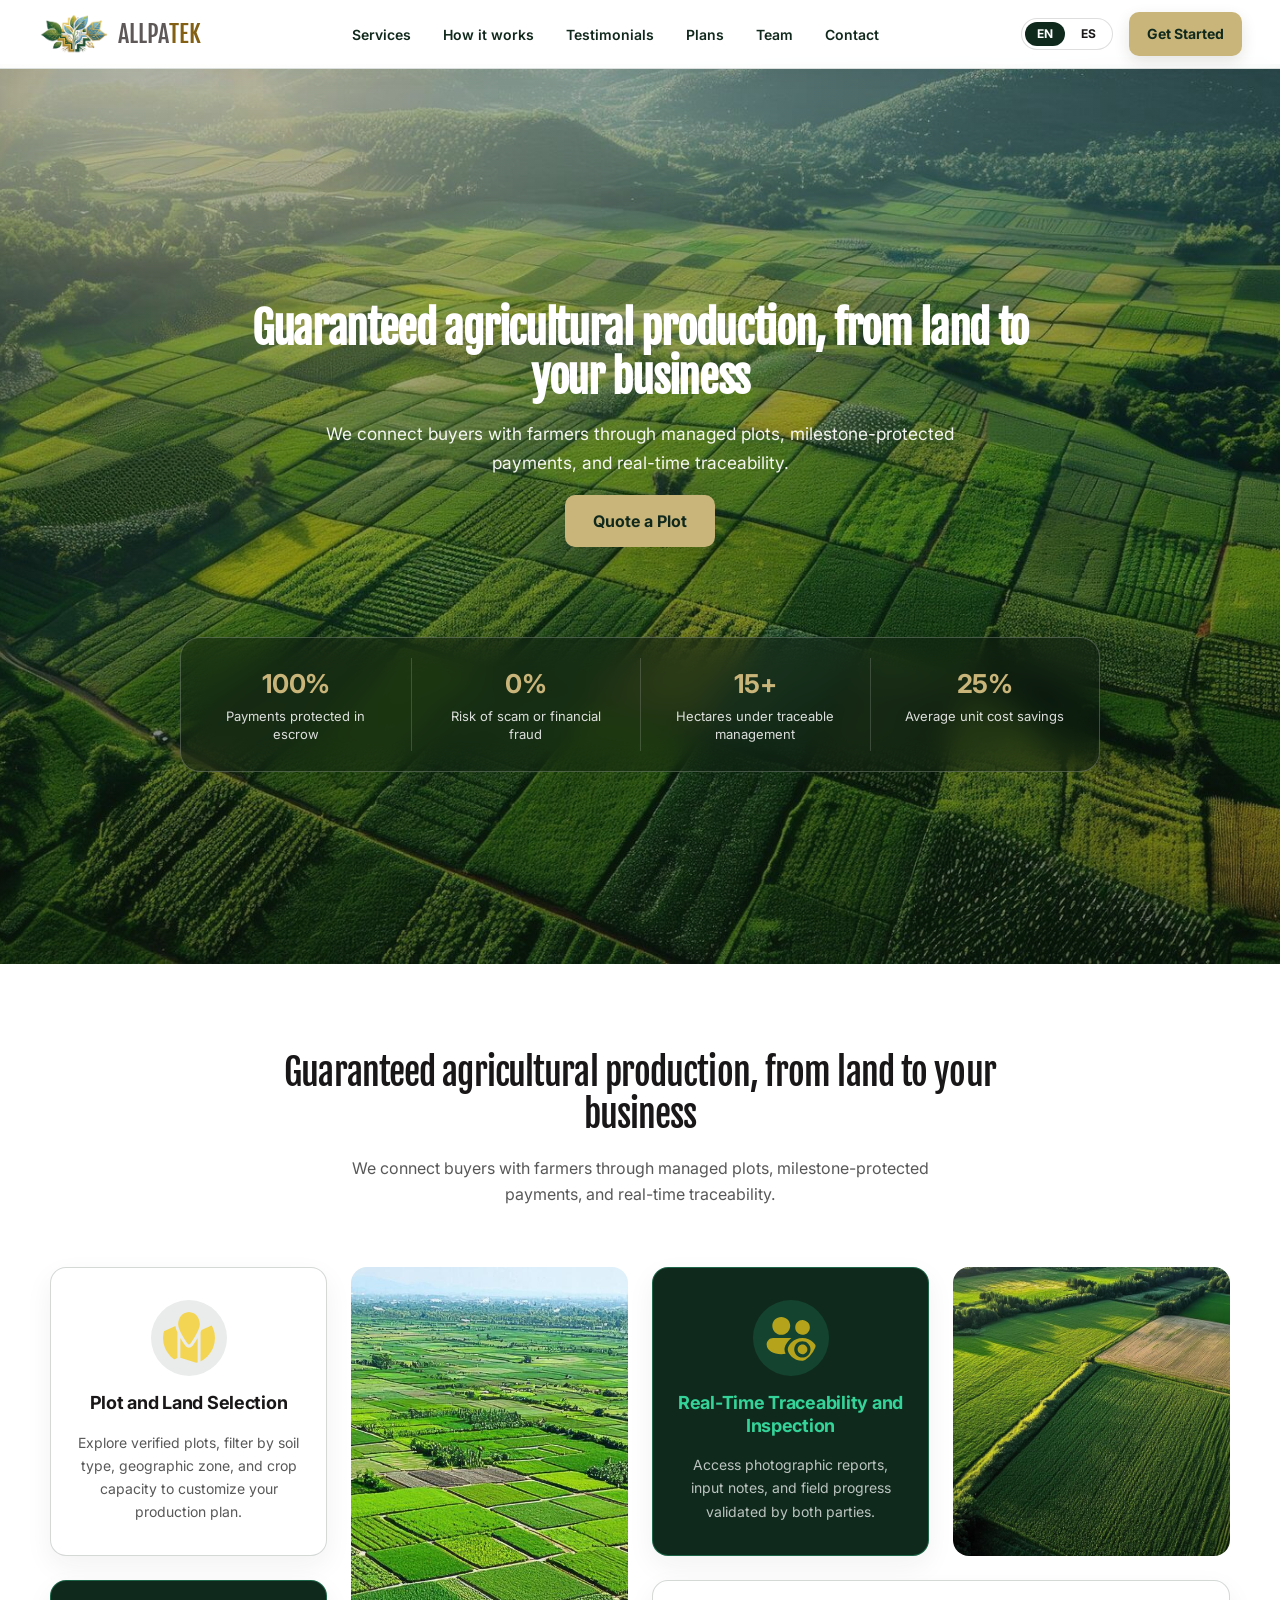
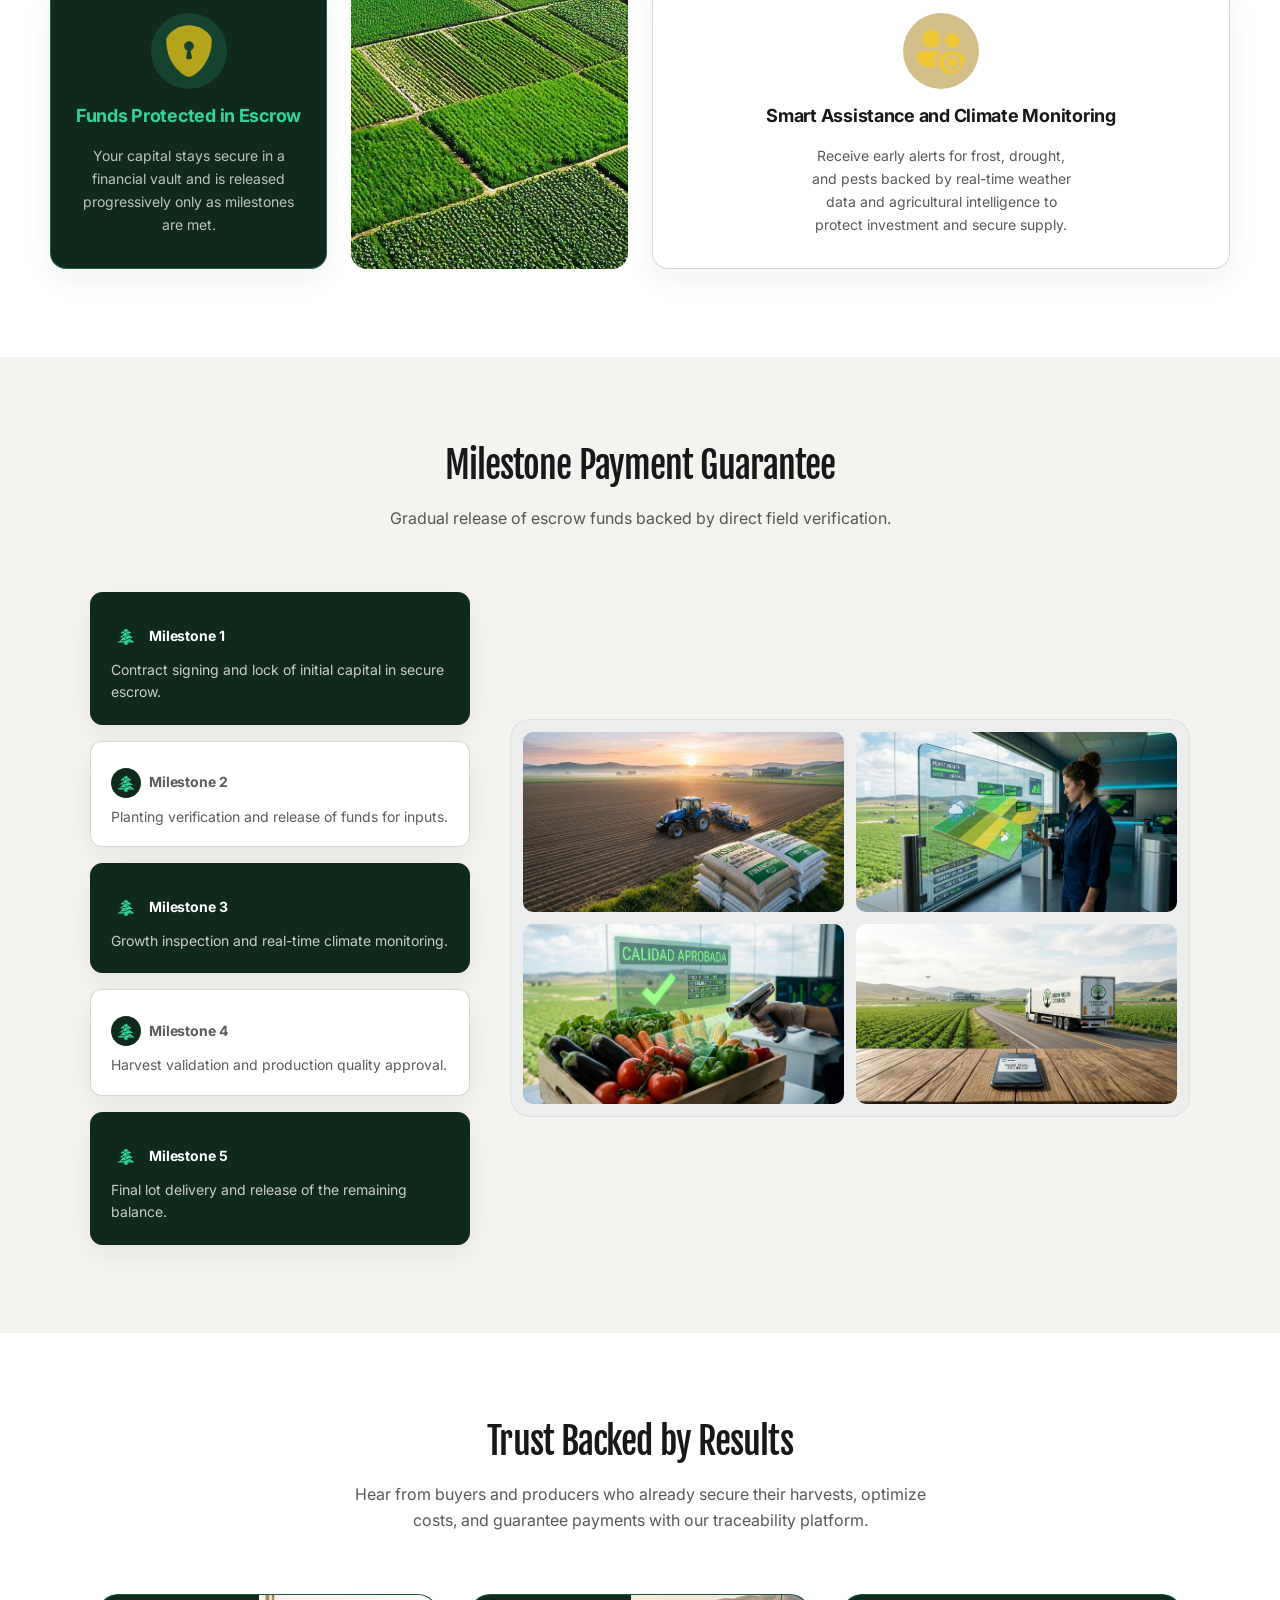
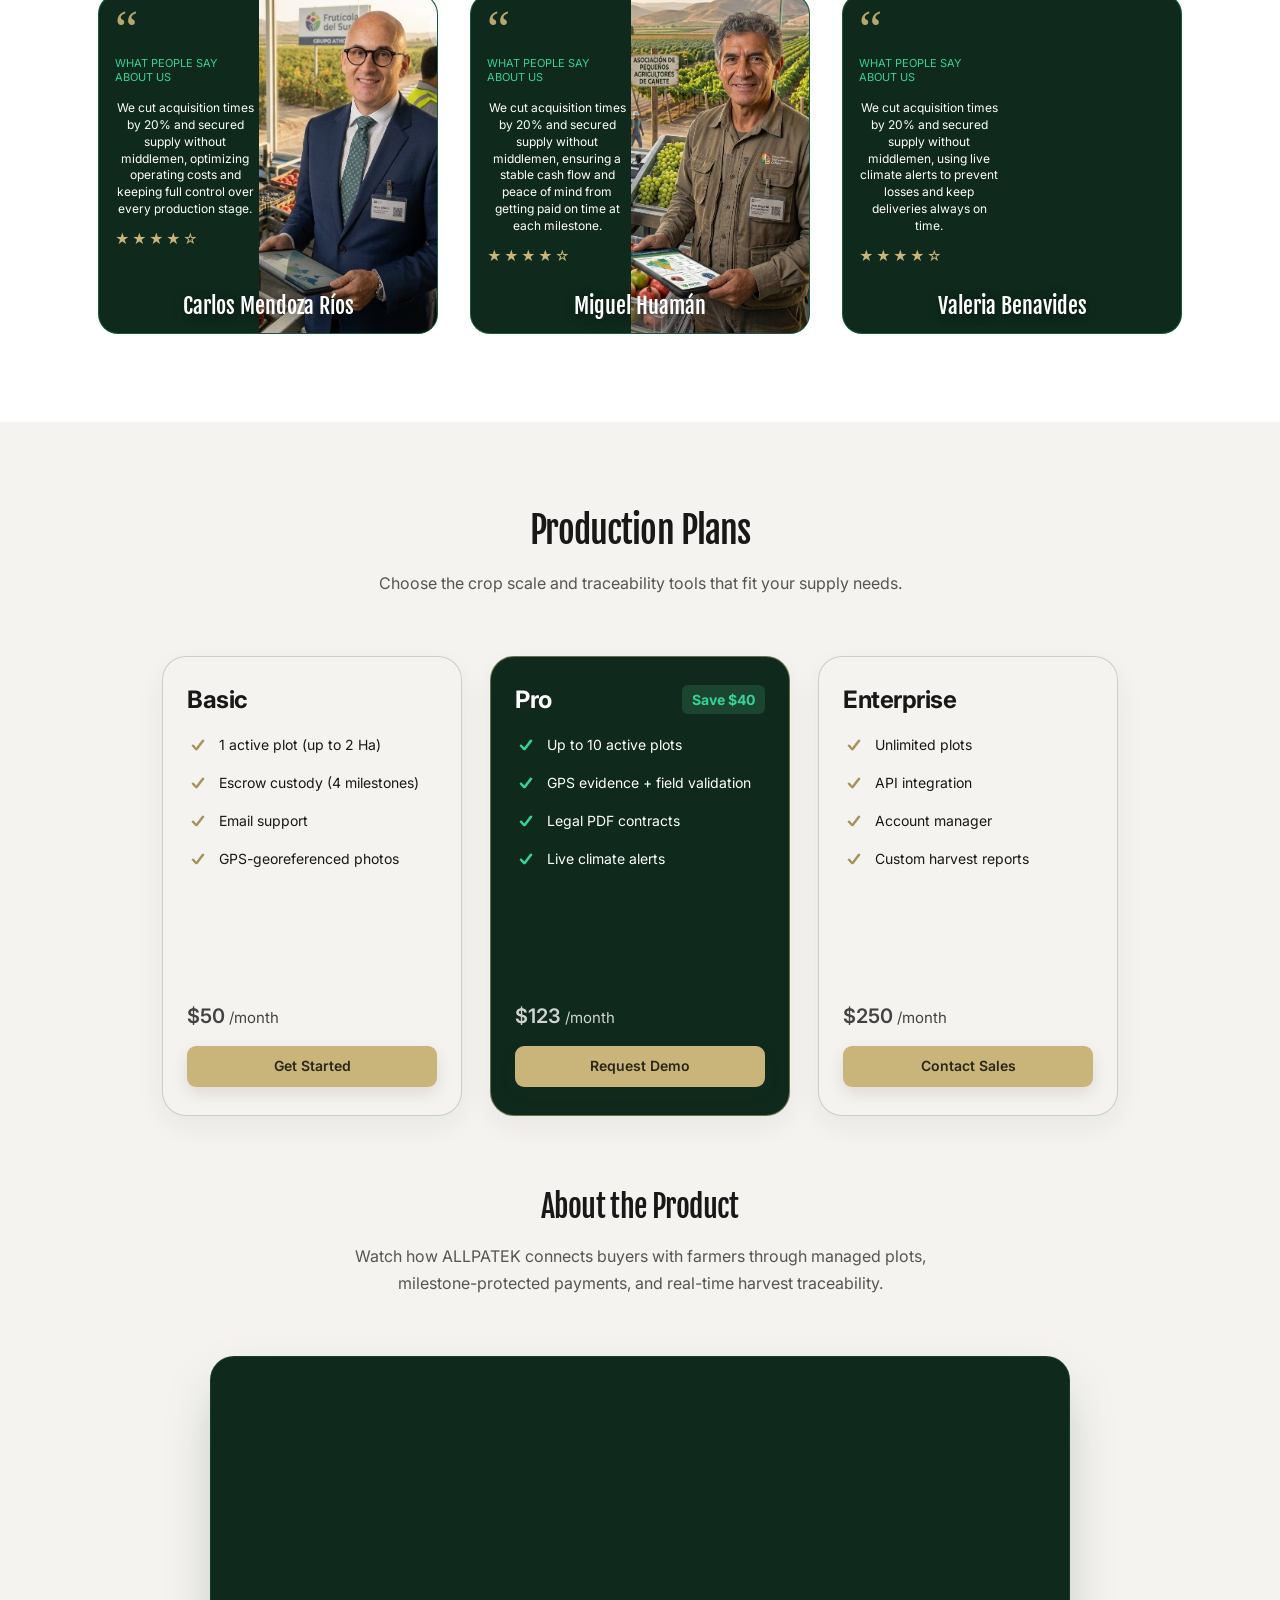
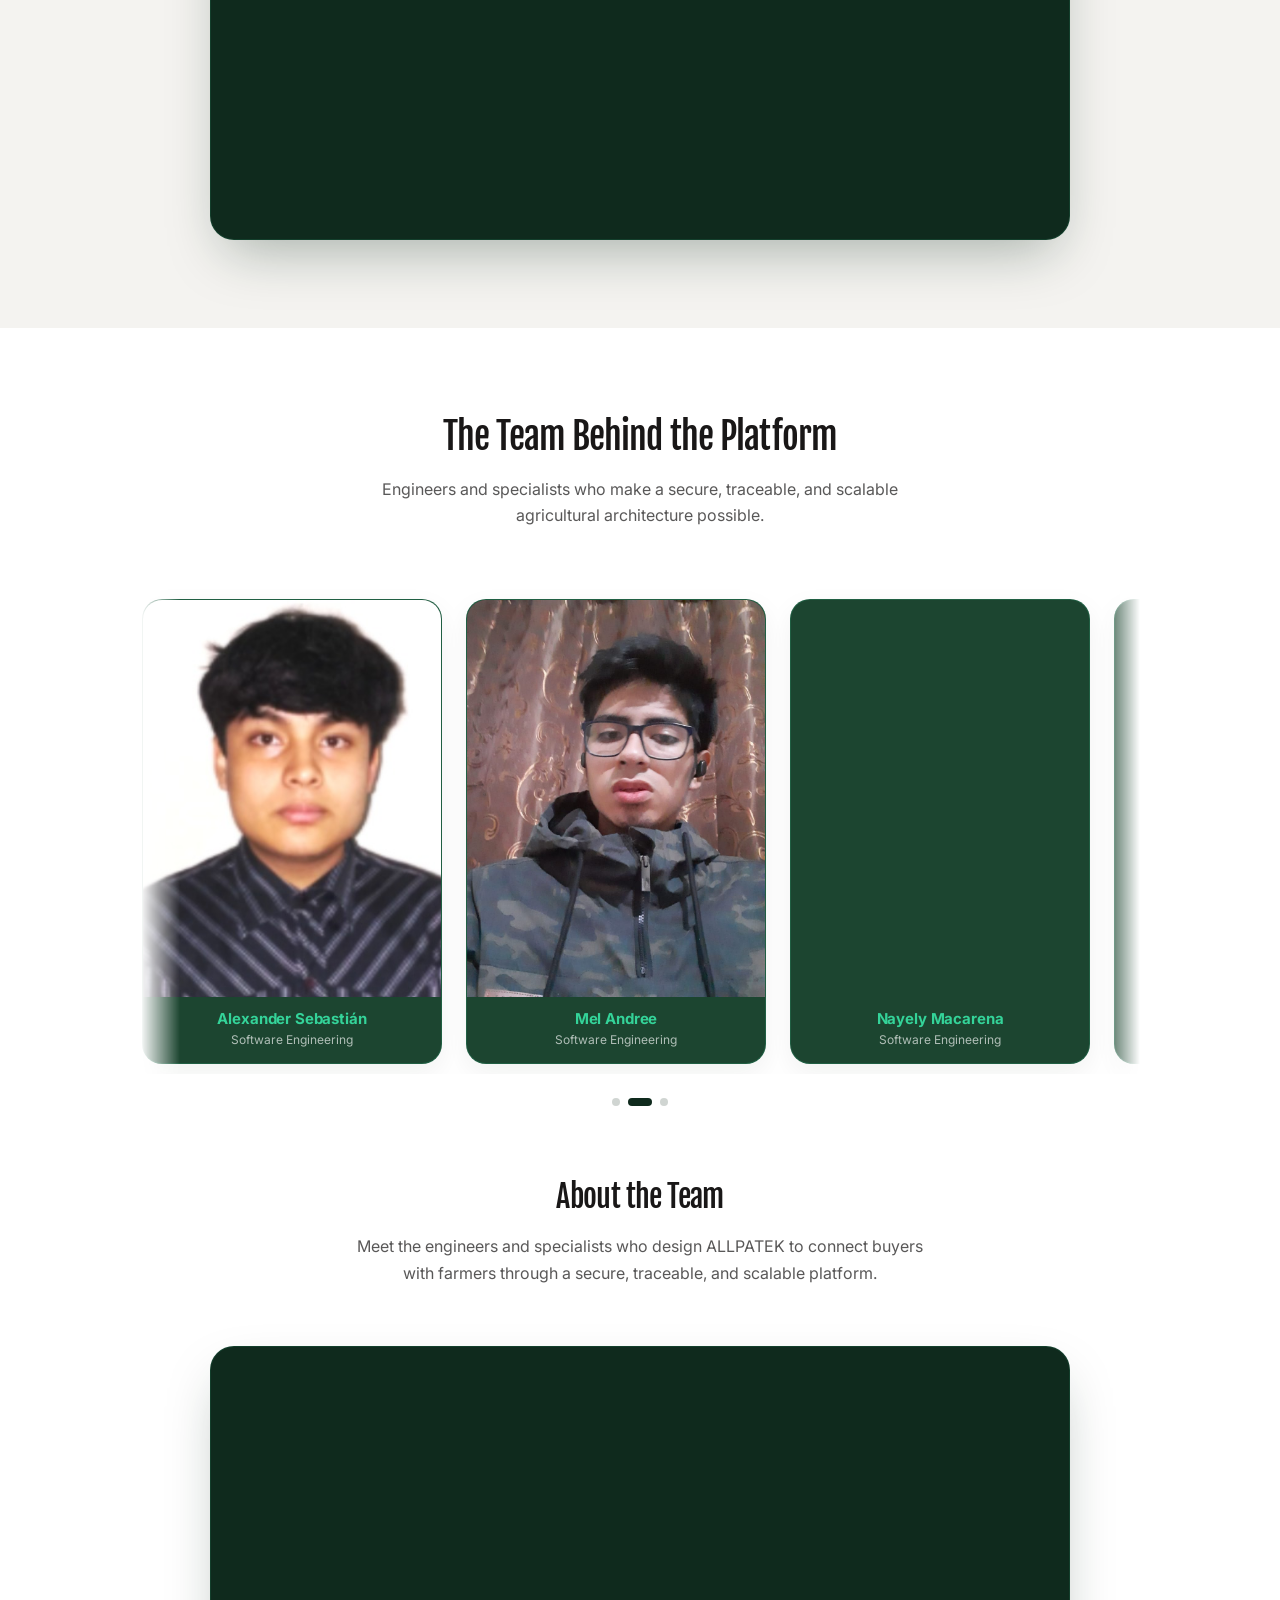
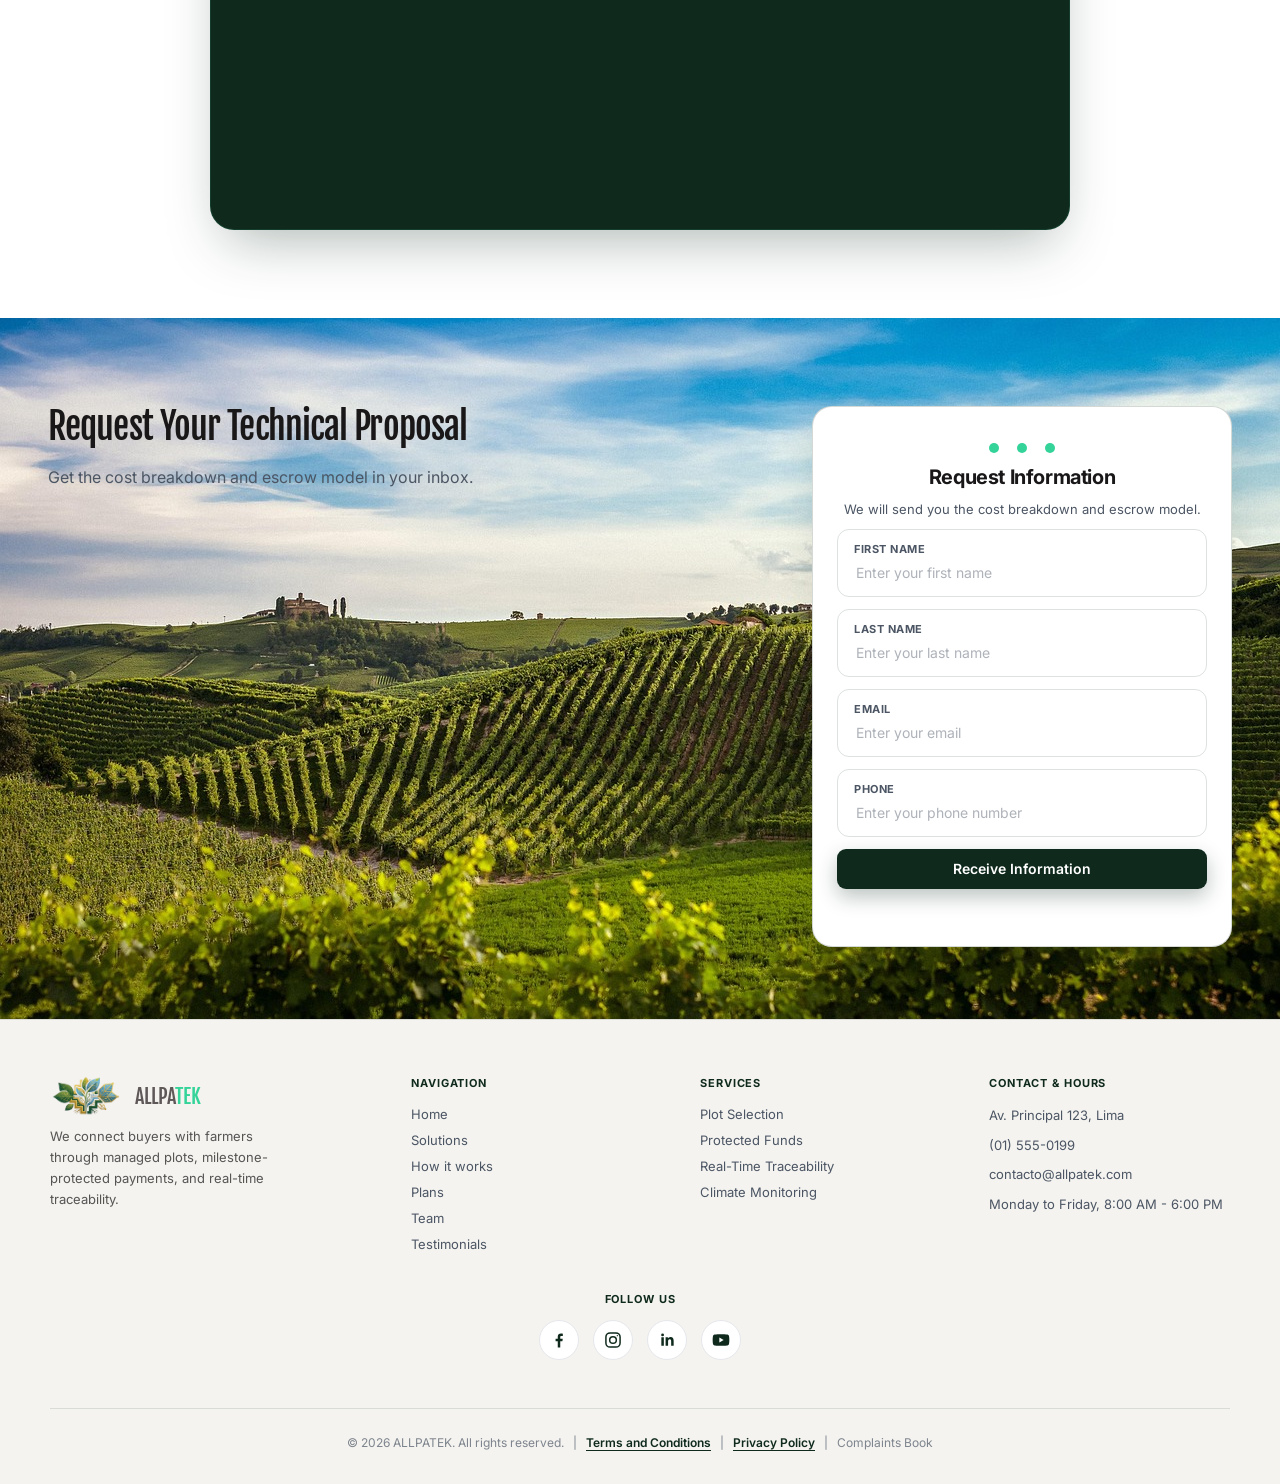
==== index.html @ cd474137 "Merge branch 'feature/update-landing-page' into develop" ====
<!DOCTYPE html>
<html lang="en">
  <head>
    <meta charset="UTF-8" />
    <meta name="viewport" content="width=device-width, initial-scale=1.0" />
    <meta name="description" content="{meta.description}" />
    <meta name="theme-color" content="#0f2a1d" />
    <meta property="og:type" content="website" />
    <meta property="og:title" content="{meta.title}" />
    <meta property="og:description" content="{meta.description}" />
    <meta property="og:image" content="assets/hero.png" />
    <meta name="twitter:card" content="summary_large_image" />
    <title>{meta.title}</title>
    <link rel="icon" href="assets/logo.png" type="image/png" />
    <link rel="preconnect" href="https://fonts.googleapis.com" />
    <link rel="preconnect" href="https://fonts.gstatic.com" crossorigin />
    <link
      href="https://fonts.googleapis.com/css2?family=Fjalla+One&family=Inter:wght@400;600;700&display=swap"
      rel="stylesheet"
    />
    <link rel="stylesheet" href="styles.css" />
  </head>
  <body>
    <a class="skip-link" href="#main">{a11y.skip}</a>

    <!-- Header -->
    <header class="site-header">
      <nav class="nav" aria-label="{nav.aria}">
        <a class="logo" href="#inicio" aria-label="{nav.home}">
          <img class="logo__img" src="assets/logo.png" width="72" height="40" alt="" />
          <span class="logo__text" aria-hidden="true"><span>ALLPA</span><span>TEK</span></span>
        </a>

        <button
          class="nav__toggle"
          type="button"
          aria-expanded="false"
          aria-controls="nav-menu"
          aria-label="{nav.menuAria}"
        >
          {nav.menu}
        </button>

        <ul class="nav__links" id="nav-menu" role="list">
          <li><a href="#servicios">{nav.services}</a></li>
          <li><a href="#hitos">{nav.how}</a></li>
          <li><a href="#testimonios">{nav.reviews}</a></li>
          <li><a href="#planes">{nav.plans}</a></li>
          <li><a href="#equipo">{nav.team}</a></li>
          <li><a href="#contacto">{nav.contact}</a></li>
        </ul>

        <div class="lang" role="group" aria-label="{lang.aria}">
          <button type="button" class="lang__btn is-active" data-lang="en_US" aria-pressed="true">
            EN
          </button>
          <button type="button" class="lang__btn" data-lang="es_419" aria-pressed="false">
            ES
          </button>
        </div>

        <a class="btn btn--gold btn--sm nav__cta" href="https://terranova-allpatek.netlify.app/" target="_blank" rel="noopener noreferrer">{nav.cta}</a>
      </nav>
    </header>

    <main id="main" role="main">
      <!-- Hero -->
      <section class="hero" id="inicio" aria-labelledby="hero-title">
        <img class="hero__bg" src="assets/hero.png" alt="" role="presentation" fetchpriority="high" decoding="async" />
        <div class="hero__content">
          <h1 id="hero-title">{hero.title}</h1>
          <p>{hero.lead}</p>
          <a class="btn btn--gold btn--lg" href="#servicios">{hero.cta}</a>
          <ul class="stats" role="list" aria-label="{hero.statsAria}">
            <li>
              <strong>100%</strong>
              <span>{hero.stat1}</span>
            </li>
            <li>
              <strong>0%</strong>
              <span>{hero.stat2}</span>
            </li>
            <li>
              <strong>15+</strong>
              <span>{hero.stat3}</span>
            </li>
            <li>
              <strong>25%</strong>
              <span>{hero.stat4}</span>
            </li>
          </ul>
        </div>
      </section>

      <!-- Services -->
      <section class="section" id="servicios" aria-labelledby="services-title">
        <div class="intro">
          <h2 id="services-title">{services.title}</h2>
          <p>{services.lead}</p>
        </div>
        <div class="features" role="list">
          <article class="card" role="listitem">
            <img class="icon icon--lg" src="assets/icon-parcelas.svg" width="50" height="50" alt="" aria-hidden="true" />
            <h3>{services.card1.title}</h3>
            <p>{services.card1.text}</p>
          </article>
          <figure class="photo photo--tall">
            <img src="assets/feature-fields.png" alt="{services.img1}" loading="lazy" decoding="async" />
          </figure>
          <article class="card card--dark" role="listitem">
            <img class="icon icon--lg" src="assets/icon-trazabilidad.svg" width="50" height="50" alt="" aria-hidden="true" />
            <h3>{services.card2.title}</h3>
            <p>{services.card2.text}</p>
          </article>
          <figure class="photo">
            <img src="assets/feature-sunset.png" alt="{services.img2}" loading="lazy" decoding="async" />
          </figure>
          <article class="card card--dark" role="listitem">
            <img class="icon icon--lg" src="assets/icon-fondos.svg" width="50" height="50" alt="" aria-hidden="true" />
            <h3>{services.card3.title}</h3>
            <p>{services.card3.text}</p>
          </article>
          <article class="card card--wide" role="listitem">
            <img class="icon icon--lg" src="assets/icon-trazabilidad.svg" width="50" height="50" alt="" aria-hidden="true" />
            <h3>{services.card4.title}</h3>
            <p>{services.card4.text}</p>
          </article>
        </div>
      </section>

      <!-- How it works -->
      <section class="section section--alt" id="hitos" aria-labelledby="milestones-title">
        <div class="intro">
          <h2 id="milestones-title">{milestones.title}</h2>
          <p>{milestones.lead}</p>
        </div>
        <div class="milestones">
          <ol class="milestones__list">
            <li class="milestone milestone--on">
              <p class="milestone__label">
                <img class="icon" src="assets/icon-tree.svg" width="30" height="30" alt="" aria-hidden="true" />
                <span>{milestones.m1.label}</span>
              </p>
              <p>{milestones.m1.text}</p>
            </li>
            <li class="milestone">
              <p class="milestone__label">
                <img class="icon" src="assets/icon-tree.svg" width="30" height="30" alt="" aria-hidden="true" />
                <span>{milestones.m2.label}</span>
              </p>
              <p>{milestones.m2.text}</p>
            </li>
            <li class="milestone milestone--on">
              <p class="milestone__label">
                <img class="icon" src="assets/icon-tree.svg" width="30" height="30" alt="" aria-hidden="true" />
                <span>{milestones.m3.label}</span>
              </p>
              <p>{milestones.m3.text}</p>
            </li>
            <li class="milestone">
              <p class="milestone__label">
                <img class="icon" src="assets/icon-tree.svg" width="30" height="30" alt="" aria-hidden="true" />
                <span>{milestones.m4.label}</span>
              </p>
              <p>{milestones.m4.text}</p>
            </li>
            <li class="milestone milestone--on">
              <p class="milestone__label">
                <img class="icon" src="assets/icon-tree.svg" width="30" height="30" alt="" aria-hidden="true" />
                <span>{milestones.m5.label}</span>
              </p>
              <p>{milestones.m5.text}</p>
            </li>
          </ol>
          <div class="mosaic" aria-hidden="true">
            <img src="assets/hito-1.png" alt="" loading="lazy" decoding="async" />
            <img src="assets/hito-2.png" alt="" loading="lazy" decoding="async" />
            <img src="assets/hito-3.png" alt="" loading="lazy" decoding="async" />
            <img src="assets/hito-4.png" alt="" loading="lazy" decoding="async" />
          </div>
        </div>
      </section>

      <!-- Testimonials -->
      <section class="section" id="testimonios" aria-labelledby="reviews-title">
        <div class="intro">
          <h2 id="reviews-title">{reviews.title}</h2>
          <p>{reviews.lead}</p>
        </div>
        <div class="reviews" role="list">
          <article class="review" role="listitem">
            <img class="review__photo" src="assets/review-1.png" alt="" aria-hidden="true" loading="lazy" decoding="async" />
            <div class="review__body">
              <p class="review__kicker">{reviews.kicker}</p>
              <p>{reviews.r1.text}</p>
              <p class="stars" aria-label="{reviews.stars}">★★★★☆</p>
            </div>
            <h3>Carlos Mendoza Ríos</h3>
          </article>
          <article class="review" role="listitem">
            <img class="review__photo" src="assets/review-2.png" alt="" aria-hidden="true" loading="lazy" decoding="async" />
            <div class="review__body">
              <p class="review__kicker">{reviews.kicker}</p>
              <p>{reviews.r2.text}</p>
              <p class="stars" aria-label="{reviews.stars}">★★★★☆</p>
            </div>
            <h3>Miguel Huamán</h3>
          </article>
          <article class="review" role="listitem">
            <img class="review__photo" src="assets/review-3.png" alt="" aria-hidden="true" loading="lazy" decoding="async" />
            <div class="review__body">
              <p class="review__kicker">{reviews.kicker}</p>
              <p>{reviews.r3.text}</p>
              <p class="stars" aria-label="{reviews.stars}">★★★★☆</p>
            </div>
            <h3>Valeria Benavides</h3>
          </article>
        </div>
      </section>

      <!-- Plans -->
      <section class="section section--alt" id="planes" aria-labelledby="plans-title">
        <div class="intro">
          <h2 id="plans-title">{plans.title}</h2>
          <p>{plans.lead}</p>
        </div>
        <div class="plans" role="list">
          <article class="plan" role="listitem" aria-labelledby="plan-basic">
            <h3 id="plan-basic">{plans.basic.name}</h3>
            <ul>
              <li>
                <img class="icon" src="assets/price-1.svg" width="22" height="22" alt="" aria-hidden="true" />
                <span>{plans.basic.f1}</span>
              </li>
              <li>
                <img class="icon" src="assets/price-2.svg" width="22" height="22" alt="" aria-hidden="true" />
                <span>{plans.basic.f2}</span>
              </li>
              <li>
                <img class="icon" src="assets/price-3.svg" width="22" height="22" alt="" aria-hidden="true" />
                <span>{plans.basic.f3}</span>
              </li>
              <li>
                <img class="icon" src="assets/price-4.svg" width="22" height="22" alt="" aria-hidden="true" />
                <span>{plans.basic.f4}</span>
              </li>
            </ul>
            <p class="plan__price">
              <strong>$50</strong> <span>{plans.perMonth}</span>
            </p>
            <a class="btn btn--gold" href="#contacto">{plans.basic.cta}</a>
          </article>
          <article class="plan plan--featured" role="listitem" aria-labelledby="plan-pro">
            <div class="plan__head">
              <h3 id="plan-pro">{plans.pro.name}</h3>
              <span class="plan__badge">{plans.pro.badge}</span>
            </div>
            <ul>
              <li>
                <img class="icon" src="assets/price-pro-1.svg" width="22" height="22" alt="" aria-hidden="true" />
                <span>{plans.pro.f1}</span>
              </li>
              <li>
                <img class="icon" src="assets/price-pro-2.svg" width="22" height="22" alt="" aria-hidden="true" />
                <span>{plans.pro.f2}</span>
              </li>
              <li>
                <img class="icon" src="assets/price-pro-3.svg" width="22" height="22" alt="" aria-hidden="true" />
                <span>{plans.pro.f3}</span>
              </li>
              <li>
                <img class="icon" src="assets/price-pro-4.svg" width="22" height="22" alt="" aria-hidden="true" />
                <span>{plans.pro.f4}</span>
              </li>
            </ul>
            <p class="plan__price">
              <strong>$123</strong> <span>{plans.perMonth}</span>
            </p>
            <a class="btn btn--gold" href="#contacto">{plans.pro.cta}</a>
          </article>
          <article class="plan" role="listitem" aria-labelledby="plan-enterprise">
            <h3 id="plan-enterprise">{plans.enterprise.name}</h3>
            <ul>
              <li>
                <img class="icon" src="assets/price-1.svg" width="22" height="22" alt="" aria-hidden="true" />
                <span>{plans.enterprise.f1}</span>
              </li>
              <li>
                <img class="icon" src="assets/price-2.svg" width="22" height="22" alt="" aria-hidden="true" />
                <span>{plans.enterprise.f2}</span>
              </li>
              <li>
                <img class="icon" src="assets/price-3.svg" width="22" height="22" alt="" aria-hidden="true" />
                <span>{plans.enterprise.f3}</span>
              </li>
              <li>
                <img class="icon" src="assets/price-4.svg" width="22" height="22" alt="" aria-hidden="true" />
                <span>{plans.enterprise.f4}</span>
              </li>
            </ul>
            <p class="plan__price">
              <strong>$250</strong> <span>{plans.perMonth}</span>
            </p>
            <a class="btn btn--gold" href="#contacto">{plans.enterprise.cta}</a>
          </article>
        </div>
        <div class="product-video">
          <div class="intro">
            <h3 id="product-video-title">{productVideo.title}</h3>
            <p>{productVideo.lead}</p>
          </div>
          <div class="product-video__frame">
            <iframe
              src="https://www.youtube.com/embed/HzLCMS18Pqg"
              title="{productVideo.iframeTitle}"
              loading="lazy"
              referrerpolicy="strict-origin-when-cross-origin"
              allow="accelerometer; autoplay; clipboard-write; encrypted-media; gyroscope; picture-in-picture; web-share"
              allowfullscreen
            ></iframe>
          </div>
        </div>
      </section>

      <!-- Team -->
      <section class="section" id="equipo" aria-labelledby="team-title">
        <div class="intro">
          <h2 id="team-title">{team.title}</h2>
          <p>{team.lead}</p>
        </div>
        <div class="team-carousel" role="region" aria-label="{team.title}">
          <div class="team-viewport">
            <ul class="team-track" role="list">
              <li class="member" role="listitem">
                <div class="member__media">
                  <img class="member__person" src="assets/foto-abigail.png" alt="Abigail Nadhim" loading="lazy" decoding="async" />
                </div>
                <h3>Abigail Nadhim</h3>
                <p>{team.role}</p>
              </li>
              <li class="member" role="listitem">
                <div class="member__media">
                  <img class="member__person" src="assets/foto-alexander.jpg" alt="Alexander Sebastián" loading="lazy" decoding="async" />
                </div>
                <h3>Alexander Sebastián</h3>
                <p>{team.role}</p>
              </li>
              <li class="member" role="listitem">
                <div class="member__media">
                  <img class="member__person" src="assets/foto-andree.jpg" alt="Mel Andree" loading="lazy" decoding="async" />
                </div>
                <h3>Mel Andree</h3>
                <p>{team.role}</p>
              </li>
              <li class="member" role="listitem">
                <div class="member__media">
                  <img class="member__person" src="assets/foto_nayely.jpg" alt="Nayely Macarena" loading="lazy" decoding="async" />
                </div>
                <h3>Nayely Macarena</h3>
                <p>{team.role}</p>
              </li>
              <li class="member" role="listitem">
                <div class="member__media">
                  <img class="member__person" src="assets/foto-miguel.jpg" alt="Miguel Angel" loading="lazy" decoding="async" />
                </div>
                <h3>Miguel Angel</h3>
                <p>{team.role}</p>
              </li>
            </ul>
          </div>
          <div class="team-dots" role="group" aria-label="{team.carouselNav}"></div>
        </div>
        <div class="product-video">
          <div class="intro">
            <h3 id="team-video-title">{teamVideo.title}</h3>
            <p>{teamVideo.lead}</p>
          </div>
          <div class="product-video__frame">
            <iframe
              src="https://www.youtube.com/embed/Fv-fpNivSHE?start=26"
              title="{teamVideo.iframeTitle}"
              loading="lazy"
              referrerpolicy="strict-origin-when-cross-origin"
              allow="accelerometer; autoplay; clipboard-write; encrypted-media; gyroscope; picture-in-picture; web-share"
              allowfullscreen
            ></iframe>
          </div>
        </div>
      </section>

      <!-- Contact form -->
      <section class="contact" id="contacto" aria-labelledby="contact-title">
        <img class="contact__bg" src="assets/contact-bg.png" alt="" role="presentation" loading="lazy" decoding="async" />
        <div class="contact__inner">
          <div>
            <h2 id="contact-title">{contact.title}</h2>
            <p>{contact.lead}</p>
          </div>
          <form class="form" id="contact-form" novalidate aria-labelledby="form-title">
            <div class="form__steps" aria-hidden="true"></div>
            <h3 id="form-title">{contact.formTitle}</h3>
            <p class="form__lead">{contact.formLead}</p>
            <label for="nombres">
              <span>{contact.firstName}</span>
              <input
                id="nombres"
                name="nombres"
                type="text"
                autocomplete="given-name"
                required
                aria-required="true"
                placeholder="{contact.firstNamePh}"
              />
            </label>
            <label for="apellidos">
              <span>{contact.lastName}</span>
              <input
                id="apellidos"
                name="apellidos"
                type="text"
                autocomplete="family-name"
                required
                aria-required="true"
                placeholder="{contact.lastNamePh}"
              />
            </label>
            <label for="correo">
              <span>{contact.email}</span>
              <input
                id="correo"
                name="correo"
                type="email"
                autocomplete="email"
                required
                aria-required="true"
                placeholder="{contact.emailPh}"
              />
            </label>
            <label for="telefono">
              <span>{contact.phone}</span>
              <input
                id="telefono"
                name="telefono"
                type="tel"
                inputmode="tel"
                autocomplete="tel"
                required
                aria-required="true"
                placeholder="{contact.phonePh}"
              />
            </label>
            <button class="btn btn--green" type="submit">{contact.submit}</button>
            <p class="form__status" role="status" aria-live="polite"></p>
          </form>
        </div>
      </section>
    </main>

    <!-- Footer -->
    <footer class="footer" role="contentinfo">
      <div class="footer__grid">
        <div class="footer__brand">
          <a class="logo" href="#inicio" aria-label="{nav.home}">
            <img class="logo__img" src="assets/logo.png" width="72" height="40" alt="" />
            <span class="logo__text" aria-hidden="true"><span>ALLPA</span><span>TEK</span></span>
          </a>
          <p>{hero.lead}</p>
        </div>
        <nav aria-label="{footer.navAria}">
          <h3>{footer.nav}</h3>
          <ul>
            <li><a href="#inicio">{footer.home}</a></li>
            <li><a href="#servicios">{footer.solutions}</a></li>
            <li><a href="#hitos">{nav.how}</a></li>
            <li><a href="#planes">{nav.plans}</a></li>
            <li><a href="#equipo">{nav.team}</a></li>
            <li><a href="#testimonios">{nav.reviews}</a></li>
          </ul>
        </nav>
        <div>
          <h3>{footer.services}</h3>
          <ul>
            <li><a href="#servicios">{footer.s1}</a></li>
            <li><a href="#servicios">{footer.s2}</a></li>
            <li><a href="#hitos">{footer.s3}</a></li>
            <li><a href="#servicios">{footer.s4}</a></li>
          </ul>
        </div>
        <address>
          <h3>{footer.contact}</h3>
          <ul>
            <li>{footer.address}</li>
            <li><a href="tel:+5115550199">(01) 555-0199</a></li>
            <li><a href="mailto:contacto@allpatek.com">contacto@allpatek.com</a></li>
            <li>{footer.hours}</li>
          </ul>
        </address>
      </div>
      <div class="footer__social">
        <h3>{footer.follow}</h3>
        <ul class="social">
          <li>
            <a
              class="social__link"
              href="https://www.facebook.com/"
              target="_blank"
              rel="noopener noreferrer"
              aria-label="{footer.social.facebook}"
            >
              <span class="social__icon social__icon--facebook"></span>
            </a>
          </li>
          <li>
            <a
              class="social__link"
              href="https://www.instagram.com/"
              target="_blank"
              rel="noopener noreferrer"
              aria-label="{footer.social.instagram}"
            >
              <span class="social__icon social__icon--instagram"></span>
            </a>
          </li>
          <li>
            <a
              class="social__link"
              href="https://www.linkedin.com/"
              target="_blank"
              rel="noopener noreferrer"
              aria-label="{footer.social.linkedin}"
            >
              <span class="social__icon social__icon--linkedin"></span>
            </a>
          </li>
          <li>
            <a
              class="social__link"
              href="https://www.youtube.com/"
              target="_blank"
              rel="noopener noreferrer"
              aria-label="{footer.social.youtube}"
            >
              <span class="social__icon social__icon--youtube"></span>
            </a>
          </li>
        </ul>
      </div>
      <p class="footer__copy">
        <span>{footer.rights}</span>
        <span class="footer__sep" aria-hidden="true">|</span>
        <a
          class="footer__legal"
          data-legal="terms"
          href="assets/legal/allpatek-terms-and-conditions-en.pdf"
          download
          >{footer.terms}</a
        >
        <span class="footer__sep" aria-hidden="true">|</span>
        <a
          class="footer__legal"
          data-legal="privacy"
          href="assets/legal/allpatek-privacy-policy-en.pdf"
          download
          >{footer.privacy}</a
        >
        <span class="footer__sep" aria-hidden="true">|</span>
        <span>{footer.complaints}</span>
      </p>
    </footer>
    <script src="script.js"></script>
  </body>
</html>
---- styles.css ----
/* Tokens */
:root {
  --green: #0f2a1d;
  --green-mid: #1c4530;
  --mint: #34d399;
  --gold: #c9b57a;
  --gold-hover: #b59d62;
  --ink: #191717;
  --muted: rgba(25, 23, 23, 0.72);
  --white: #ffffff;
  --cream: #f4f3f0;
  --gray: #4b5563;
  --error: #dc2626;
  --shadow: 0 12px 28px -10px rgba(12, 12, 13, 0.28);
  --radius: 12px;
  --space: 48px;
  --nav-h: 64px;
  --max: 1180px;
  --font: Inter, system-ui, sans-serif;
  --font-display: "Fjalla One", sans-serif;
  /* Design system tokens */
  --border-std: 1.5px solid rgba(20, 45, 28, 0.18);
  --shadow-std: 0 10px 28px rgba(15, 35, 22, 0.06);
  --ease-spring: cubic-bezier(0.16, 1, 0.3, 1);
}

/* Base */
*,
*::before,
*::after {
  box-sizing: border-box;
}

html {
  scroll-behavior: smooth;
  scroll-padding-top: 96px;
}

body {
  margin: 0;
  font-family: var(--font);
  color: var(--ink);
  background: var(--white);
}

.skip-link {
  position: absolute;
  left: 12px;
  top: -48px;
  z-index: 100;
  padding: 10px 14px;
  background: var(--green);
  color: var(--white);
  border-radius: 8px;
  font: 600 14px var(--font);
}

.skip-link:focus {
  top: 12px;
}

img {
  max-width: 100%;
  display: block;
}

a {
  color: inherit;
  text-decoration: none;
}

h1,
h2 {
  font-family: var(--font-display);
  font-weight: 400;
  margin: 0;
}

ul,
ol {
  margin: 0;
  padding: 0;
}

.icon {
  width: 22px;
  height: 22px;
  flex-shrink: 0;
}

.icon--lg {
  width: 50px;
  height: 50px;
}

.milestone__label .icon {
  width: 30px;
  height: 30px;
}

/* Logo and buttons */
.logo {
  display: flex;
  align-items: center;
}

.logo__img {
  width: 72px;
  height: 40px;
  object-fit: cover;
}

.logo__text {
  font-family: var(--font-display);
  font-size: 22px;
  width: 92px;
  text-align: center;
}

.logo__text span:first-child {
  color: #5f5858;
}

.logo__text span:last-child {
  color: var(--mint);
}

.btn {
  display: inline-flex;
  align-items: center;
  justify-content: center;
  padding: 12px 26px;
  border: 0;
  border-radius: 9px;
  cursor: pointer;
  font: 600 14px/1.2 var(--font);
  text-align: center;
  transition: transform 0.25s var(--ease-spring), box-shadow 0.25s, background 0.2s, color 0.2s;
}

.btn:hover {
  transform: translateY(-2px);
}

.btn:focus-visible {
  outline: 2px solid var(--mint);
  outline-offset: 3px;
}

.btn--gold {
  background: var(--gold);
  color: #2a2618;
  box-shadow: 0 6px 16px rgba(42, 38, 24, 0.12);
}

.btn--gold:hover {
  background: var(--gold-hover);
}

.btn--green {
  width: 100%;
  background: var(--green);
  color: var(--white);
  box-shadow: 0 8px 20px rgba(15, 42, 29, 0.28);
}

.btn--green:hover {
  background: var(--green-mid);
  color: var(--mint);
}

.btn:disabled,
.btn:disabled:hover {
  cursor: wait;
  opacity: 0.72;
  transform: none;
}

.btn--sm {
  padding: 9px 18px;
  font-size: 13px;
}

.btn--lg {
  padding: 13px 32px;
  font-size: 15px;
}

/* Header */
.site-header,
.site-header * {
  box-sizing: border-box;
}

.site-header {
  position: sticky;
  top: 0;
  z-index: 50;
  min-height: var(--nav-h, 80px);
  font-family: var(--font, "Inter", Arial, sans-serif);
  color: #10291c;
}

.nav {
  position: fixed;
  inset: 0 0 auto;
  z-index: 50;
  display: flex;
  align-items: center;
  gap: 16px;
  min-height: var(--nav-h, 80px);
  padding: 12px clamp(20px, 3vw, 48px);
  background: rgba(255, 255, 255, 0.96);
  backdrop-filter: blur(12px);
  -webkit-backdrop-filter: blur(12px);
  border-bottom: 1.5px solid rgba(20, 45, 28, 0.14);
  box-shadow: 0 4px 20px rgba(15, 35, 22, 0.06);
  transition: background 0.3s, box-shadow 0.3s, border-color 0.3s;
}

.nav.is-scrolled,
.nav.is-open {
  background: rgba(255, 255, 255, 0.99);
  box-shadow: 0 4px 28px rgba(12, 12, 13, 0.12);
}

.nav a {
  color: inherit;
  text-decoration: none;
}

.nav .logo {
  display: inline-flex;
  align-items: center;
  flex-shrink: 0;
  gap: 8px;
}

.nav .logo__img {
  display: block;
  width: 72px;
  height: 40px;
  object-fit: contain;
}

.nav .logo__text {
  display: inline-flex;
  font-family: "Fjalla One", "Arial Narrow", sans-serif;
  font-size: 24px;
  color: var(--green, #2d6a4f);
}

.nav .logo__text span:last-child {
  color: #836013;
}

.nav__links {
  display: flex;
  flex: 1;
  justify-content: center;
  gap: 4px;
  margin: 0;
  padding: 0;
  list-style: none;
}

.nav__links a {
  display: flex;
  align-items: center;
  min-height: 44px;
  padding: 8px 14px;
  border-radius: 8px;
  font-size: 14px;
  font-weight: 600;
  white-space: nowrap;
  transition: background 0.18s, color 0.18s;
}

.nav__links a:hover {
  color: var(--green, #2d6a4f);
  background: rgba(201, 181, 122, 0.18);
}

/* Active section link */
.nav__links a.is-active {
  background: var(--green);
  color: var(--white);
  border-radius: 8px;
  padding: 8px 16px;
}

.nav__links a.is-active:hover {
  background: var(--green-mid);
  color: var(--white);
}

.nav__toggle,
.nav .nav__cta {
  align-items: center;
  justify-content: center;
  min-height: 44px;
  border: 0;
  border-radius: 10px;
  padding: 12px 18px;
  background: var(--gold, #e9c46a);
  color: #10291c;
  font-family: inherit;
  font-size: 14px;
  font-weight: 700;
  cursor: pointer;
}

.nav__toggle {
  display: none;
  margin-left: auto;
}

.nav .nav__cta {
  display: inline-flex;
  flex-shrink: 0;
  white-space: nowrap;
}

.lang {
  display: inline-flex;
  gap: 4px;
  flex-shrink: 0;
  padding: 3px;
  border: 1px solid rgba(25, 23, 23, 0.14);
  border-radius: 999px;
  background: rgba(255, 255, 255, 0.72);
}

.lang__btn {
  min-width: 40px;
  padding: 6px 10px;
  border: 0;
  border-radius: 999px;
  background: transparent;
  color: var(--ink);
  font: 700 12px/1 var(--font);
  cursor: pointer;
}

.lang__btn.is-active {
  background: var(--green);
  color: var(--white);
}

.lang__btn:focus-visible {
  outline: 2px solid var(--mint);
  outline-offset: 2px;
}

.nav__toggle:hover,
.nav .nav__cta:hover {
  background: #f2d48c;
}

.nav a:focus-visible,
.nav__toggle:focus-visible {
  outline: 3px solid var(--green, #2d6a4f);
  outline-offset: 3px;
}

@media (max-width: 960px) {
  .nav {
    flex-wrap: wrap;
    gap: 12px;
    padding: 12px 16px;
    max-height: 100vh;
    max-height: 100dvh;
    overflow-y: auto;
  }

  .nav .logo__img {
    width: 56px;
    height: 36px;
  }

  .nav .logo__text {
    font-size: 22px;
  }

  .nav__toggle {
    display: inline-flex;
  }

  .nav__links {
    display: none;
    order: 3;
    flex: 0 0 100%;
    flex-direction: column;
    padding: 8px 0;
  }

  .nav__links.is-open {
    display: flex;
  }

  .nav .nav__cta {
    display: none;
    order: 4;
    width: 100%;
  }

  .nav.is-open .nav__cta {
    display: inline-flex;
  }
}
/* Hero */
.hero,
.hero * {
  box-sizing: border-box;
}

.hero {
  font-family: var(--font, "Inter", Arial, sans-serif);
  color: #10291c;
  position: relative;
  min-height: 100vh;
  min-height: 100svh;
  display: flex;
  align-items: center;
  justify-content: center;
  overflow: hidden;
  padding: calc(var(--nav-h, 72px) + 24px) var(--space, 24px) 40px;
}

.hero__bg {
  position: absolute;
  inset: 0;
  width: 100%;
  height: 100%;
  object-fit: cover;
}

.hero::after {
  content: "";
  position: absolute;
  inset: 0;
  background: linear-gradient(180deg, rgba(10, 24, 16, 0.28), rgba(10, 24, 16, 0.42));
}

.hero__content {
  width: 100%;
  max-width: 1100px;
  position: relative;
  z-index: 1;
  display: flex;
  flex-direction: column;
  align-items: center;
  gap: 18px;
  text-align: center;
}

.hero__content h1 {
  margin: 0;
  color: var(--white, #fff);
  font-weight: 700;
  font-size: clamp(28px, 3.4vw, 48px);
  max-width: 820px;
  line-height: 1.13;
  letter-spacing: -0.03em;
}

.hero__content > p {
  margin: 0;
  color: rgba(255, 255, 255, 0.94);
  font-size: clamp(15px, 1.35vw, 18px);
  max-width: 60ch;
  line-height: 1.65;
}

.stats {
  display: grid;
  grid-template-columns: repeat(4, minmax(0, 1fr));
  gap: 0;
  width: 100%;
  max-width: 920px;
  list-style: none;
  background: rgba(10, 24, 16, 0.42);
  backdrop-filter: blur(16px);
  -webkit-backdrop-filter: blur(16px);
  border-radius: 20px;
  border: 1px solid rgba(255, 255, 255, 0.22);
  padding: 20px 0;
  margin: clamp(36px, 8vh, 80px) 0 0;
}

.stats li {
  flex: 1;
  font-size: 13px;
  line-height: 1.4;
  color: rgba(255, 255, 255, 0.85);
  padding: 8px 24px;
  text-align: center;
}

.stats li + li {
  border-left: 1px solid rgba(255, 255, 255, 0.16);
}

.stats strong {
  display: block;
  font-size: 26px;
  font-weight: 700;
  color: var(--gold);
  letter-spacing: -0.02em;
  margin-bottom: 4px;
}
.hero .btn {
  display: inline-flex;
  align-items: center;
  justify-content: center;
  min-height: 52px;
  padding: 14px 28px;
  border-radius: 10px;
  background: var(--gold, #e9c46a);
  color: #10291c;
  font: inherit;
  font-weight: 700;
  text-decoration: none;
  transition: background-color 0.2s;
}

.hero .btn:hover {
  background: #f2d48c;
}

.hero .btn:focus-visible {
  outline: 3px solid #fff;
  outline-offset: 4px;
}

@media (max-width: 640px) {
  .hero {
    padding: calc(var(--nav-h, 56px) + 24px) 20px 32px;
  }

  .hero__content {
    gap: 20px;
  }

  .hero .stats {
    grid-template-columns: repeat(2, minmax(0, 1fr));
    gap: 0;
    padding: 16px 0;
    margin-top: 32px;
  }

  .stats li + li {
    border-left: none;
  }

  .stats li:nth-child(2) {
    border-left: 1px solid rgba(255, 255, 255, 0.16);
  }

  .stats li:nth-child(3),
  .stats li:nth-child(4) {
    border-top: 1px solid rgba(255, 255, 255, 0.16);
  }

  .stats li:nth-child(4) {
    border-left: 1px solid rgba(255, 255, 255, 0.16);
  }
}
/* Shared sections */
.section {
  padding: 88px var(--space);
}

.section--alt {
  background: var(--cream);
}

.intro {
  max-width: 800px;
  margin: 0 auto 60px;
  text-align: center;
}

.intro h2 {
  font-size: clamp(26px, 2.8vw, 36px);
  letter-spacing: -0.025em;
  line-height: 1.18;
}

.intro p {
  margin: 18px auto 0;
  font-size: 16px;
  color: var(--muted);
  line-height: 1.65;
  max-width: 60ch;
}

/* Plan hover */
.plan:hover {
  transform: translateY(-5px);
  box-shadow: 0 20px 44px -10px rgba(15, 35, 22, 0.14);
  border-color: rgba(20, 45, 28, 0.3);
}

.plan--featured:hover {
  border-color: rgba(201, 181, 122, 0.75);
  box-shadow: 0 24px 48px -12px rgba(15, 35, 22, 0.28);
}

/* Services */
.features {
  display: grid;
  grid-template-columns: repeat(4, 1fr);
  grid-template-rows: 1fr 1fr;
  gap: 24px;
  max-width: var(--max);
  margin: 0 auto;
  min-height: 420px;
}

.features > :nth-child(2) {
  grid-column: 2;
  grid-row: 1 / span 2;
}

.features > :nth-child(6) {
  grid-column: 3 / span 2;
}

.card {
  display: flex;
  flex-direction: column;
  align-items: center;
  gap: 16px;
  padding: 32px 24px;
  background: var(--white);
  border: var(--border-std);
  border-radius: 16px;
  box-shadow: var(--shadow-std);
  text-align: center;
  height: 100%;
  transition: transform 0.25s var(--ease-spring), box-shadow 0.25s, border-color 0.2s;
}

.card:hover {
  transform: translateY(-5px);
  box-shadow: 0 20px 44px -10px rgba(15, 35, 22, 0.14);
  border-color: rgba(20, 45, 28, 0.28);
}

/* Icon circle backgrounds */
.card .icon--lg {
  width: 52px;
  height: 52px;
  padding: 12px;
  background: rgba(20, 45, 28, 0.09);
  border-radius: 50%;
  box-sizing: content-box;
}

/* Smart Assistance card — gold saturated circle for contrast on white */
.card--wide .icon--lg {
  background: rgba(196, 169, 98, 0.75);
}

.card--dark .icon--lg {
  background: rgba(52, 211, 153, 0.15);
}

.card h3 {
  margin: 0;
  font-size: 18px;
  font-weight: 700;
  line-height: 1.25;
  letter-spacing: -0.015em;
}

.card p {
  margin: 0;
  font-size: 14px;
  color: var(--muted);
  line-height: 1.65;
  max-width: 30ch;
}

.card--dark {
  background: var(--green);
  border: 1.5px solid rgba(52, 211, 153, 0.35);
}

.card--dark h3 {
  color: var(--mint);
}

.card--dark p {
  color: rgba(255, 255, 255, 0.72);
}

.photo {
  margin: 0;
  border-radius: 16px;
  overflow: hidden;
  min-height: 220px;
}

.photo img {
  width: 100%;
  height: 100%;
  object-fit: cover;
  display: block;
}
/* How it works */
.milestones {
  display: grid;
  grid-template-columns: minmax(240px, 380px) 1fr;
  gap: 40px;
  align-items: center;
  max-width: 1100px;
  margin: 0 auto;
}

.milestones__list {
  display: flex;
  flex-direction: column;
  gap: 16px;
  list-style: none;
  padding: 0;
  margin: 0;
}

.milestone {
  padding: 18px 20px;
  border-radius: 12px;
  background: var(--white);
  border: var(--border-std);
  box-shadow: var(--shadow-std);
  transition: transform 0.25s var(--ease-spring), box-shadow 0.25s, border-color 0.2s;
}

.milestone:hover {
  transform: translateY(-2px);
  box-shadow: 0 12px 28px rgba(15, 35, 22, 0.1);
  border-color: rgba(20, 45, 28, 0.28);
}

.milestone--on {
  background: var(--green);
  border-color: var(--green);
  padding: 20px;
}

.milestone__label {
  display: flex;
  align-items: center;
  gap: 8px;
  margin: 0;
  font-size: 17px;
  font-weight: 700;
  color: #212529;
  letter-spacing: -0.01em;
}

.milestone p {
  margin: 8px 0 0;
  font-size: 14px;
  line-height: 1.6;
  color: rgba(64, 62, 62, 0.85);
}

.milestone--on .milestone__label {
  color: #ffffff;
}

.milestone--on p {
  color: rgba(255, 255, 255, 0.78);
}

.mosaic {
  display: grid;
  grid-template-columns: 1fr 1fr;
  gap: 12px;
  min-height: 380px;
  background: rgba(229, 231, 235, 0.55);
  padding: 12px;
  border-radius: 20px;
  border: 1px solid rgba(25, 23, 23, 0.06);
}

.mosaic img {
  width: 100%;
  height: 100%;
  min-height: 180px;
  object-fit: cover;
  border-radius: 10px;
}
/* Testimonials */
.reviews {
  display: flex;
  flex-wrap: wrap;
  gap: 32px;
  justify-content: center;
}

.review {
  position: relative;
  width: 340px;
  height: 340px;
  overflow: hidden;
  background: var(--green);
  color: var(--white);
  border-radius: 20px;
  border: 1.5px solid rgba(52, 211, 153, 0.28);
  transition: transform 0.25s var(--ease-spring), box-shadow 0.25s, border-color 0.2s;
}

.review:hover {
  transform: translateY(-5px);
  box-shadow: 0 24px 48px -12px rgba(15, 42, 29, 0.38);
  border-color: rgba(52, 211, 153, 0.5);
}

/* Decorative quote mark */
.review__body::before {
  content: '\201C';
  display: block;
  font-family: Georgia, serif;
  font-size: 52px;
  line-height: 0.8;
  color: var(--gold);
  opacity: 0.9;
  margin-bottom: 6px;
}

.review__photo {
  position: absolute;
  top: 0;
  right: 0;
  width: 178px;
  height: 100%;
  object-fit: cover;
}

.review__body {
  position: relative;
  z-index: 1;
  width: 168px;
  padding: 14px 12px 0 16px;
}

.review__kicker {
  margin: 0;
  color: var(--mint);
  font-size: 11px;
  text-transform: uppercase;
  text-align: left;
}

.review__body p:nth-of-type(2) {
  margin: 16px 0 12px;
  font-size: 12px;
  text-align: center;
  line-height: 1.4;
}

.stars {
  margin: 0;
  color: var(--gold);
  letter-spacing: 2px;
  text-align: left;
  font-size: 14px;
}

.review h3 {
  position: absolute;
  left: 0;
  right: 0;
  bottom: 14px;
  z-index: 2;
  margin: 0;
  font-family: var(--font-display);
  font-size: 22px;
  font-weight: 400;
  text-align: center;
  text-shadow: 0 2px 12px rgba(0, 0, 0, 0.45);
}
/* Plans */
.plans {
  display: flex;
  flex-wrap: wrap;
  gap: 28px;
  justify-content: center;
}

.plan {
  display: flex;
  flex-direction: column;
  width: 300px;
  min-height: 460px;
  padding: 28px 24px;
  background: var(--cream);
  border: var(--border-std);
  border-radius: 24px;
  box-shadow: var(--shadow-std);
  transition: transform 0.25s var(--ease-spring), box-shadow 0.25s, border-color 0.2s;
}

.plan--featured {
  background: var(--green);
  border: 1.5px solid rgba(201, 181, 122, 0.5);
  color: var(--white);
}

.plan h3 {
  margin: 0;
  font-size: 24px;
  letter-spacing: -0.02em;
}

.plan__head {
  display: flex;
  justify-content: space-between;
  align-items: center;
  gap: 12px;
}

.plan__badge {
  background: var(--green-mid);
  color: var(--mint);
  font-size: 14px;
  font-weight: 700;
  padding: 6px 10px;
  border-radius: 6px;
}

.plan ul {
  list-style: none;
  margin: 20px 0 auto;
  display: flex;
  flex-direction: column;
  gap: 16px;
}

.plan li {
  display: flex;
  align-items: flex-start;
  gap: 10px;
  font-size: 14px;
  line-height: 1.55;
}

.plan__price {
  margin: 18px 0;
  font-size: 15px;
  opacity: 0.8;
}

.plan__price strong {
  font-size: 20px;
  font-weight: 600;
}

.plan .btn {
  width: 100%;
}

.product-video {
  margin-top: 72px;
}

.product-video .intro h3 {
  margin: 0;
  font-family: var(--font-display);
  font-weight: 400;
  font-size: clamp(22px, 2.4vw, 30px);
  letter-spacing: -0.02em;
}

.product-video__frame {
  position: relative;
  max-width: 860px;
  margin: 0 auto;
  aspect-ratio: 16 / 9;
  background: var(--green);
  border-radius: 24px;
  box-shadow: 0 24px 56px -16px rgba(15, 42, 29, 0.35);
  overflow: hidden;
  border: 1px solid rgba(52, 211, 153, 0.12);
}

.product-video__frame iframe {
  position: absolute;
  inset: 0;
  width: 100%;
  height: 100%;
  border: 0;
}
/* Team — step-based carousel (JS-driven, no duplicates) */

.team-carousel {
  --member-w: 300px;
  --member-gap: 24px;
  max-width: 1000px;
  margin: 0 auto;
  position: relative;
}

.team-viewport {
  overflow: hidden;
  padding: 10px 2px;
  /* Soft fade masks on edges */
  -webkit-mask-image: linear-gradient(90deg, transparent 0, #000 40px, #000 calc(100% - 40px), transparent 100%);
  mask-image: linear-gradient(90deg, transparent 0, #000 40px, #000 calc(100% - 40px), transparent 100%);
}

.team-track {
  display: flex;
  gap: var(--member-gap);
  list-style: none;
  margin: 0;
  padding: 0;
  transition: transform 0.6s ease;
  will-change: transform;
}

/* Dot indicators */
.team-dots {
  display: flex;
  justify-content: center;
  gap: 8px;
  margin-top: 24px;
}

.team-dot {
  width: 8px;
  height: 8px;
  padding: 0;
  border: none;
  border-radius: 50%;
  background: rgba(20, 45, 28, 0.2);
  cursor: pointer;
  transition: background 0.25s, transform 0.25s var(--ease-spring), width 0.25s;
}

.team-dot.is-active {
  background: var(--green);
  width: 24px;
  border-radius: 999px;
}

.team-dot:hover:not(.is-active) {
  background: rgba(20, 45, 28, 0.4);
}

/* Member cards */
.member {
  width: var(--member-w);
  flex-shrink: 0;
  overflow: hidden;
  background: var(--green-mid);
  border: 1.5px solid rgba(52, 211, 153, 0.18);
  border-radius: 20px;
  box-shadow: var(--shadow-std);
  text-align: center;
  transition: transform 0.25s var(--ease-spring), box-shadow 0.25s, border-color 0.2s;
}

.member:hover {
  transform: translateY(-5px);
  box-shadow: 0 20px 40px -10px rgba(15, 42, 29, 0.32);
  border-color: rgba(52, 211, 153, 0.4);
}

.member__media {
  position: relative;
  aspect-ratio: 3 / 4;
  overflow: hidden;
}

.member__person {
  width: 100%;
  height: 100%;
  object-fit: cover;
  object-position: center top;
}

/* Per-member photo positioning (1–5, no duplicates) */
.member:nth-child(1) .member__person { object-position: 50% 12%; }
.member:nth-child(2) .member__person { object-position: 50% 18%; }
.member:nth-child(3) .member__person { object-position: 50% 16%; }
.member:nth-child(4) .member__person {
  object-position: 50% 52%;
  transform: scale(2.15);
  transform-origin: 50% 48%;
}
.member:nth-child(5) .member__person { object-position: 50% 18%; }

.member h3 {
  margin: 12px 8px 0;
  color: var(--mint);
  font-size: 15px;
  letter-spacing: -0.01em;
}

.member p {
  margin: 4px 8px 16px;
  color: rgba(255, 255, 255, 0.65);
  font-size: 12px;
}

/* Responsive member width */
@media (max-width: 860px) {
  .team-carousel {
    --member-w: 260px;
  }
}

@media (max-width: 600px) {
  .team-carousel {
    --member-w: calc(100vw - 64px);
  }
}

/* Contact form */

.contact {
  position: relative;
  min-height: 640px;
  overflow: hidden;
}

.contact__bg {
  position: absolute;
  inset: 0;
  width: 100%;
  height: 100%;
  object-fit: cover;
}

.contact__inner {
  position: relative;
  z-index: 1;
  display: grid;
  grid-template-columns: 1fr minmax(280px, 420px);
  gap: 48px;
  min-height: 640px;
  padding: 88px var(--space) 72px;
}

.contact__inner h2 {
  font-size: clamp(26px, 2.8vw, 36px);
  letter-spacing: -0.025em;
  line-height: 1.18;
}

.contact__inner > div > p {
  font-size: 16px;
  color: var(--gray);
  line-height: 1.65;
  max-width: 50ch;
}

.form {
  display: flex;
  flex-direction: column;
  gap: 12px;
  padding: 28px 24px 28px;
  background: var(--white);
  border: var(--border-std);
  border-radius: 20px;
  box-shadow: 0 16px 40px rgba(15, 35, 22, 0.1);
}

.form__steps {
  width: 10px;
  height: 10px;
  margin: 8px auto 0;
  border-radius: 50%;
  background: var(--mint);
  box-shadow: 28px 0 0 var(--mint), 56px 0 0 var(--mint);
  transform: translateX(-28px);
}

.form h3 {
  margin: 0;
  font-size: 20px;
  letter-spacing: -0.02em;
  line-height: 1.2;
  text-align: center;
}

.form__lead {
  margin: 0;
  font-size: 13px;
  color: var(--gray);
  text-align: center;
}

.form label {
  display: flex;
  flex-direction: column;
  gap: 3px;
  padding: 12px 16px;
  border: 1.5px solid rgba(20, 45, 28, 0.14);
  border-radius: var(--radius);
  font-size: 11px;
  font-weight: 700;
  letter-spacing: 0.05em;
  text-transform: uppercase;
  color: var(--gray);
  transition: border-color 0.2s ease, box-shadow 0.2s ease;
}

.form label:focus-within {
  border-color: var(--mint);
  box-shadow: 0 0 0 3px rgba(52, 211, 153, 0.15);
}

.form input {
  border: 0;
  outline: none;
  font: 400 15px/1.4 var(--font);
  color: var(--ink);
  background: transparent;
  margin-top: 2px;
}

.form input::placeholder {
  color: rgba(75, 85, 99, 0.45);
  font-size: 14px;
}

.form label.is-invalid {
  border-color: var(--error);
}

.form__status {
  min-height: 1.2em;
  margin: 0;
  text-align: center;
  font-size: 14px;
}

.form__status--ok {
  color: var(--green);
}

.form__status--error {
  color: var(--error);
}

/* Coming-soon page */
.coming-page {
  min-height: 100vh;
  background:
    radial-gradient(ellipse at 20% 10%, rgba(52, 211, 153, 0.18), transparent 45%),
    radial-gradient(ellipse at 80% 90%, rgba(201, 181, 122, 0.22), transparent 40%),
    linear-gradient(160deg, #0f2a1d 0%, #1c4530 55%, #0f2a1d 100%);
}

.coming {
  min-height: 100vh;
  display: flex;
  flex-direction: column;
  align-items: center;
  justify-content: center;
  gap: 28px;
  padding: 48px 24px;
  text-align: center;
}

.coming__logo {
  position: absolute;
  top: 20px;
  left: 24px;
}

.coming__lang {
  position: absolute;
  top: 20px;
  right: 24px;
}

.coming h1 {
  max-width: 16ch;
  margin: 0;
  color: var(--white);
  font-family: var(--font-display);
  font-size: clamp(32px, 6vw, 64px);
  line-height: 1.12;
  letter-spacing: -0.03em;
  font-weight: 400;
}

.coming__kicker {
  margin: 0;
  font-size: 12px;
  font-weight: 700;
  letter-spacing: 0.14em;
  text-transform: uppercase;
  color: var(--gold);
}

.coming__lead {
  margin: 0;
  max-width: 46ch;
  font-size: 17px;
  line-height: 1.65;
  color: rgba(255, 255, 255, 0.78);
}

.coming .btn {
  margin-top: 8px;
}

.coming-page .lang {
  background: rgba(255, 255, 255, 0.12);
  border-color: rgba(255, 255, 255, 0.22);
}

.coming-page .lang__btn {
  color: rgba(255, 255, 255, 0.82);
}

.coming-page .lang__btn.is-active {
  background: var(--gold);
  color: #2a2618;
}
/* Footer */

.footer {
  padding: 56px var(--space) 32px;
  background: var(--cream);
  border-top: 1.5px solid rgba(20, 45, 28, 0.1);
}

.footer__grid {
  display: grid;
  grid-template-columns: 1.3fr 1fr 1fr 1fr;
  gap: 48px;
  max-width: var(--max);
  margin: 0 auto;
}

.footer .logo__text {
  font-size: 20px;
}

.footer__brand p {
  margin: 10px 0 0;
  font-size: 13px;
  color: var(--muted);
  line-height: 1.6;
  max-width: 28ch;
}

.footer h3 {
  margin: 0 0 16px;
  font-size: 11px;
  font-weight: 700;
  letter-spacing: 0.08em;
  text-transform: uppercase;
  color: var(--green);
}

.footer ul {
  list-style: none;
  display: flex;
  flex-direction: column;
  gap: 10px;
  font-size: 13px;
  color: var(--gray);
}

.footer ul a {
  transition: color 0.2s;
}

.footer ul a:hover {
  color: var(--green);
}

.footer address {
  font-style: normal;
}

.footer address li {
  line-height: 1.5;
}

.footer__social {
  margin-top: 40px;
  display: flex;
  flex-direction: column;
  align-items: center;
  gap: 14px;
}

.footer__social h3 {
  margin: 0;
}

.footer .social {
  flex-direction: row;
  justify-content: center;
  gap: 14px;
  padding: 0;
  margin: 0;
}

.social__link {
  display: flex;
  align-items: center;
  justify-content: center;
  width: 40px;
  height: 40px;
  border-radius: 50%;
  color: var(--green);
  background: var(--white);
  border: 1px solid #e5e7eb;
  transition:
    background-color 0.2s ease,
    color 0.2s ease,
    transform 0.2s ease;
}

.social__icon {
  display: block;
  width: 20px;
  height: 20px;
  background-color: currentColor;
  -webkit-mask-repeat: no-repeat;
  mask-repeat: no-repeat;
  -webkit-mask-position: center;
  mask-position: center;
  -webkit-mask-size: contain;
  mask-size: contain;
}

.social__icon--facebook {
  -webkit-mask-image: url("assets/social/facebook.svg");
  mask-image: url("assets/social/facebook.svg");
}

.social__icon--instagram {
  -webkit-mask-image: url("assets/social/instagram.svg");
  mask-image: url("assets/social/instagram.svg");
}

.social__icon--linkedin {
  -webkit-mask-image: url("assets/social/linkedin.svg");
  mask-image: url("assets/social/linkedin.svg");
}

.social__icon--youtube {
  -webkit-mask-image: url("assets/social/youtube.svg");
  mask-image: url("assets/social/youtube.svg");
}

.social__link:hover,
.social__link:focus-visible {
  color: var(--white);
  background: var(--green-mid);
  transform: translateY(-2px);
}

.social__link:focus-visible {
  outline: 2px solid var(--mint);
  outline-offset: 3px;
}

.footer__copy {
  margin: 48px auto 0;
  max-width: var(--max);
  padding-top: 24px;
  border-top: 1px solid rgba(20, 45, 28, 0.12);
  text-align: center;
  font-size: 12px;
  color: rgba(75, 85, 99, 0.7);
  line-height: 1.6;
}

.footer__sep {
  margin-inline: 6px;
}

.footer__legal {
  color: var(--green);
  font-weight: 600;
  text-decoration: underline;
  text-underline-offset: 3px;
}

.footer__legal:hover,
.footer__legal:focus-visible {
  color: var(--green-mid);
  text-decoration-thickness: 2px;
}

/* Responsive */
@media (max-width: 1100px) {
  /* Shared padding */
  .hero,
  .section,
  .contact__inner {
    padding-inline: 20px;
  }

  .section {
    padding-block: 64px;
  }

  /* Header */
  .nav {
    flex-wrap: wrap;
  }

  .nav__toggle {
    display: inline-flex;
  }

  .nav__cta {
    display: none;
  }

  .nav__links {
    display: none;
    width: 100%;
    flex-direction: column;
  }

  .nav__links.is-open {
    display: flex;
  }

  .lang {
    margin-left: 8px;
  }

  /* Services */
  .features {
    grid-template-columns: 1fr 1fr;
    grid-template-rows: none;
  }

  .features > :nth-child(2),
  .features > :nth-child(6) {
    grid-column: auto;
    grid-row: auto;
  }

  /* Milestones, contact */
  .milestones,
  .contact__inner {
    grid-template-columns: 1fr;
  }

  /* Footer */
  .footer__grid {
    grid-template-columns: 1fr 1fr;
    gap: 32px;
  }

  /* Hero stats */
  .stats {
    flex-wrap: wrap;
  }

  .stats li {
    flex: 1 1 40%;
  }
}

@media (max-width: 700px) {
  /* Footer legal line */
  .footer__copy {
    display: flex;
    flex-direction: column;
    align-items: center;
    gap: 8px;
  }

  .footer__sep {
    display: none;
  }

  /* Hero */
  .hero {
    min-height: unset;
  }

  /* Section breathing room on mobile */
  .section {
    padding-block: 56px;
  }

  .intro {
    margin-bottom: 40px;
  }

  .intro h2 {
    font-size: clamp(22px, 6vw, 28px);
  }

  /* Services */
  .features {
    grid-template-columns: 1fr;
  }

  /* Milestones */
  .milestones {
    gap: 24px;
  }

  /* Testimonials */
  .review {
    width: 100%;
    max-width: 340px;
  }

  /* Plans */
  .plan {
    width: 100%;
    max-width: 340px;
  }

  /* Footer */
  .footer__grid {
    grid-template-columns: 1fr;
    gap: 28px;
  }

  /* Team marquee — slightly smaller cards on mobile */
  .member {
    width: 160px;
  }
}

@media (prefers-reduced-motion: reduce) {
  html {
    scroll-behavior: auto;
  }

  .team-track,
  .card,
  .plan,
  .member,
  .review,
  .milestone,
  .btn,
  .nav {
    transition: none;
  }
}

.team-carousel:focus-visible {
  outline: 2px solid var(--mint);
  outline-offset: 6px;
  border-radius: 16px;
}

.team-dot:focus-visible {
  outline: 2px solid var(--mint);
  outline-offset: 3px;
}
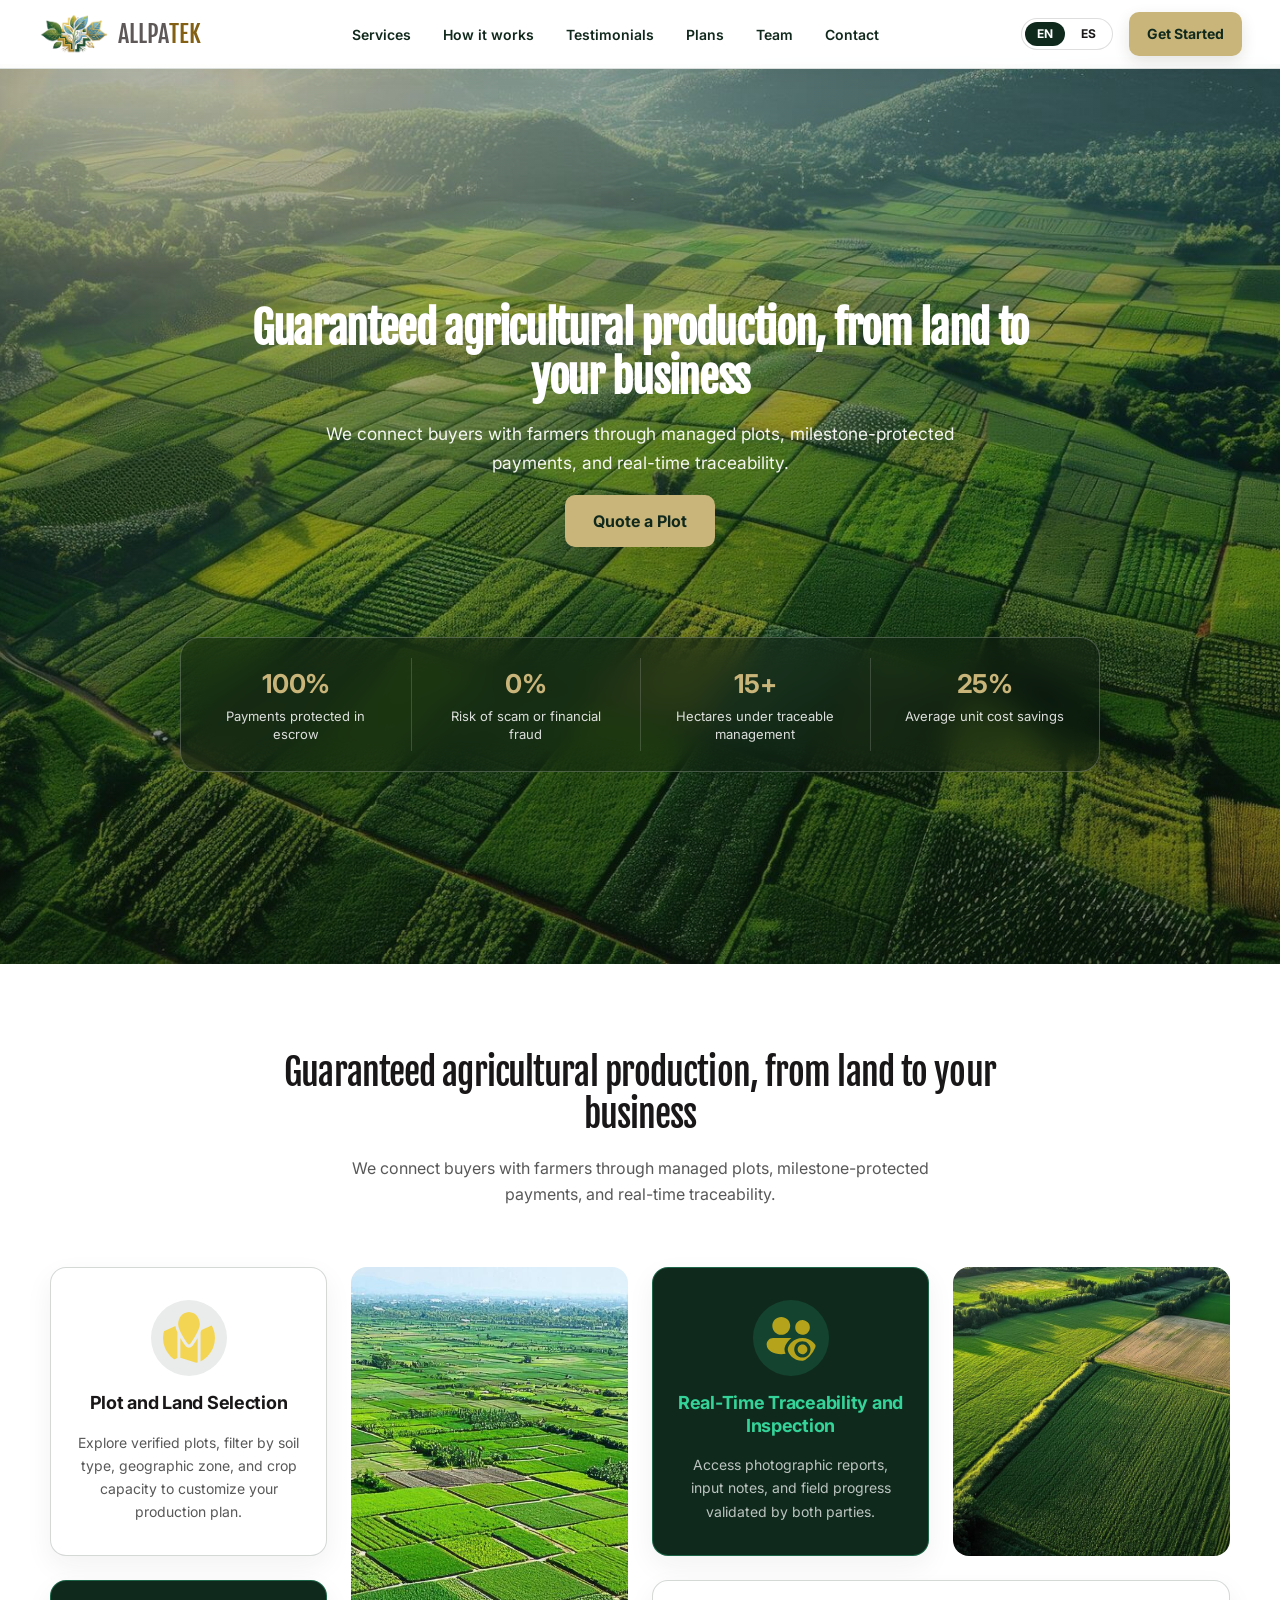
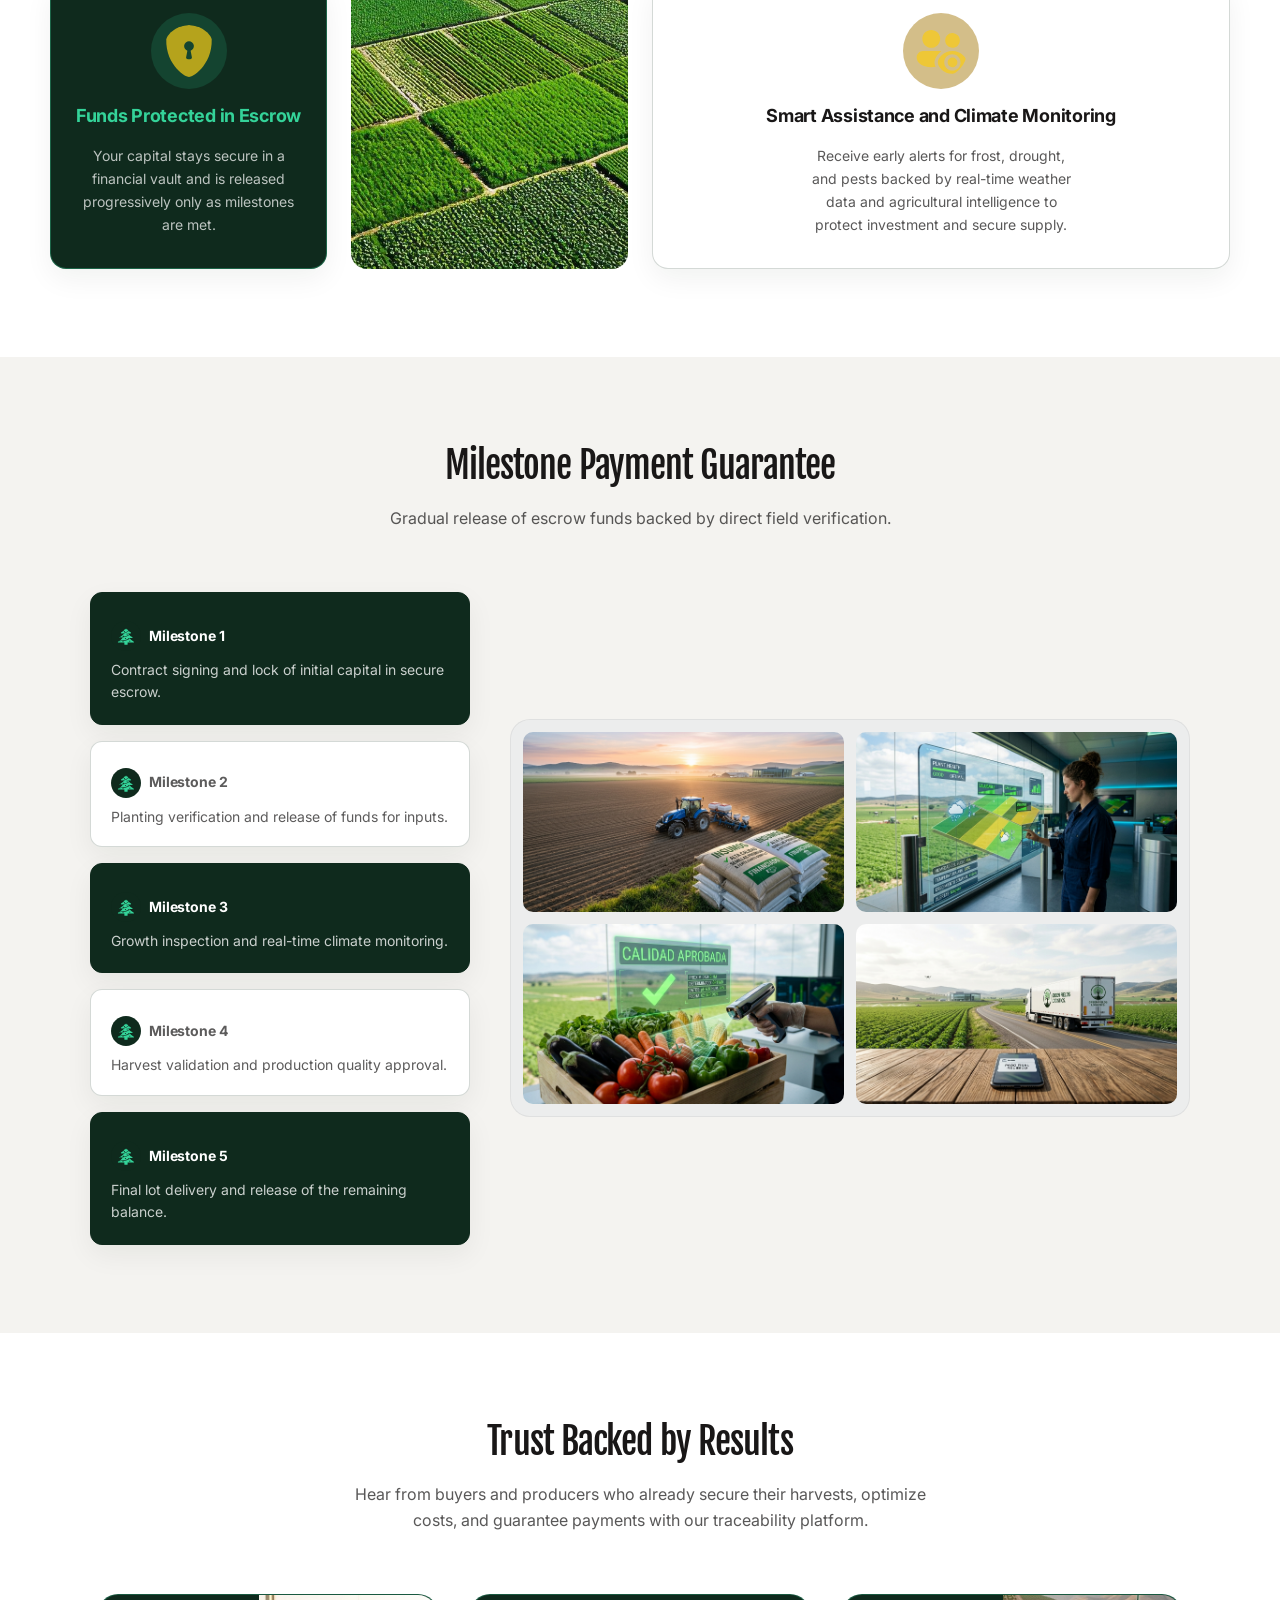
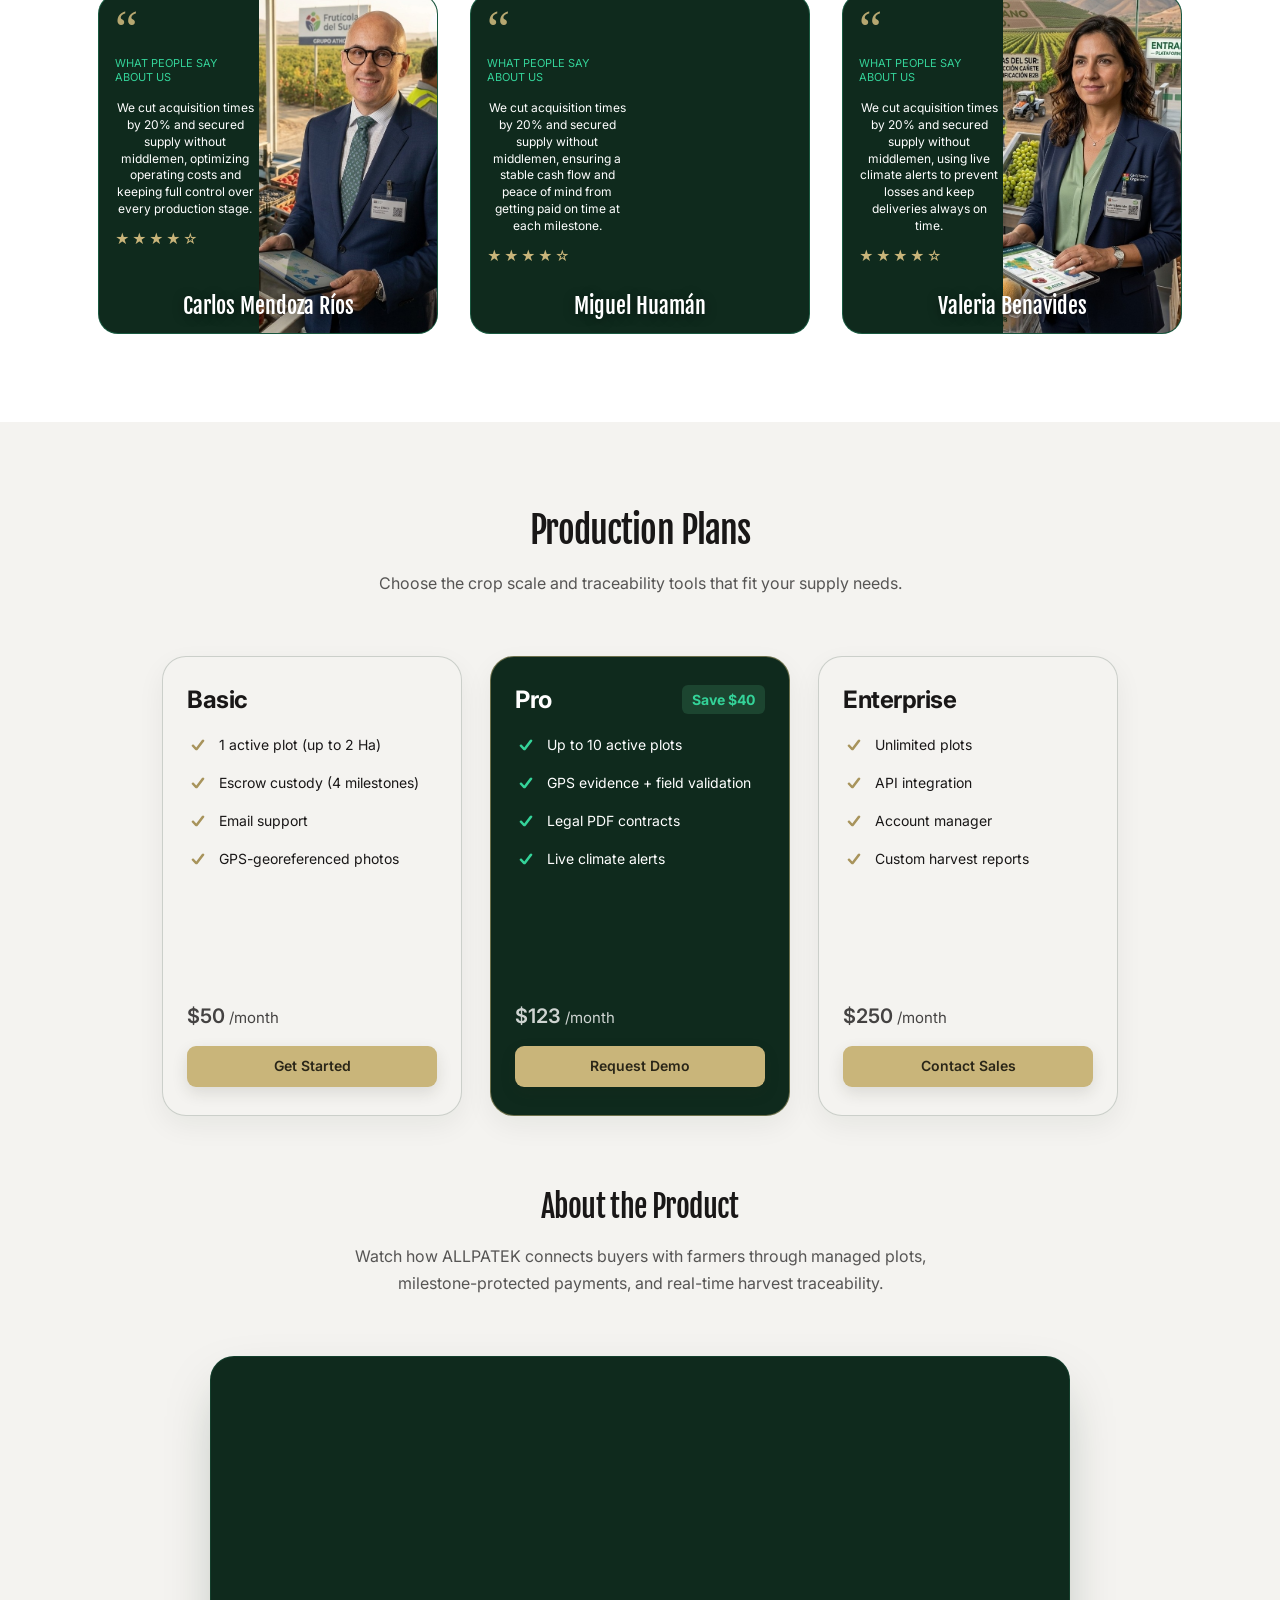
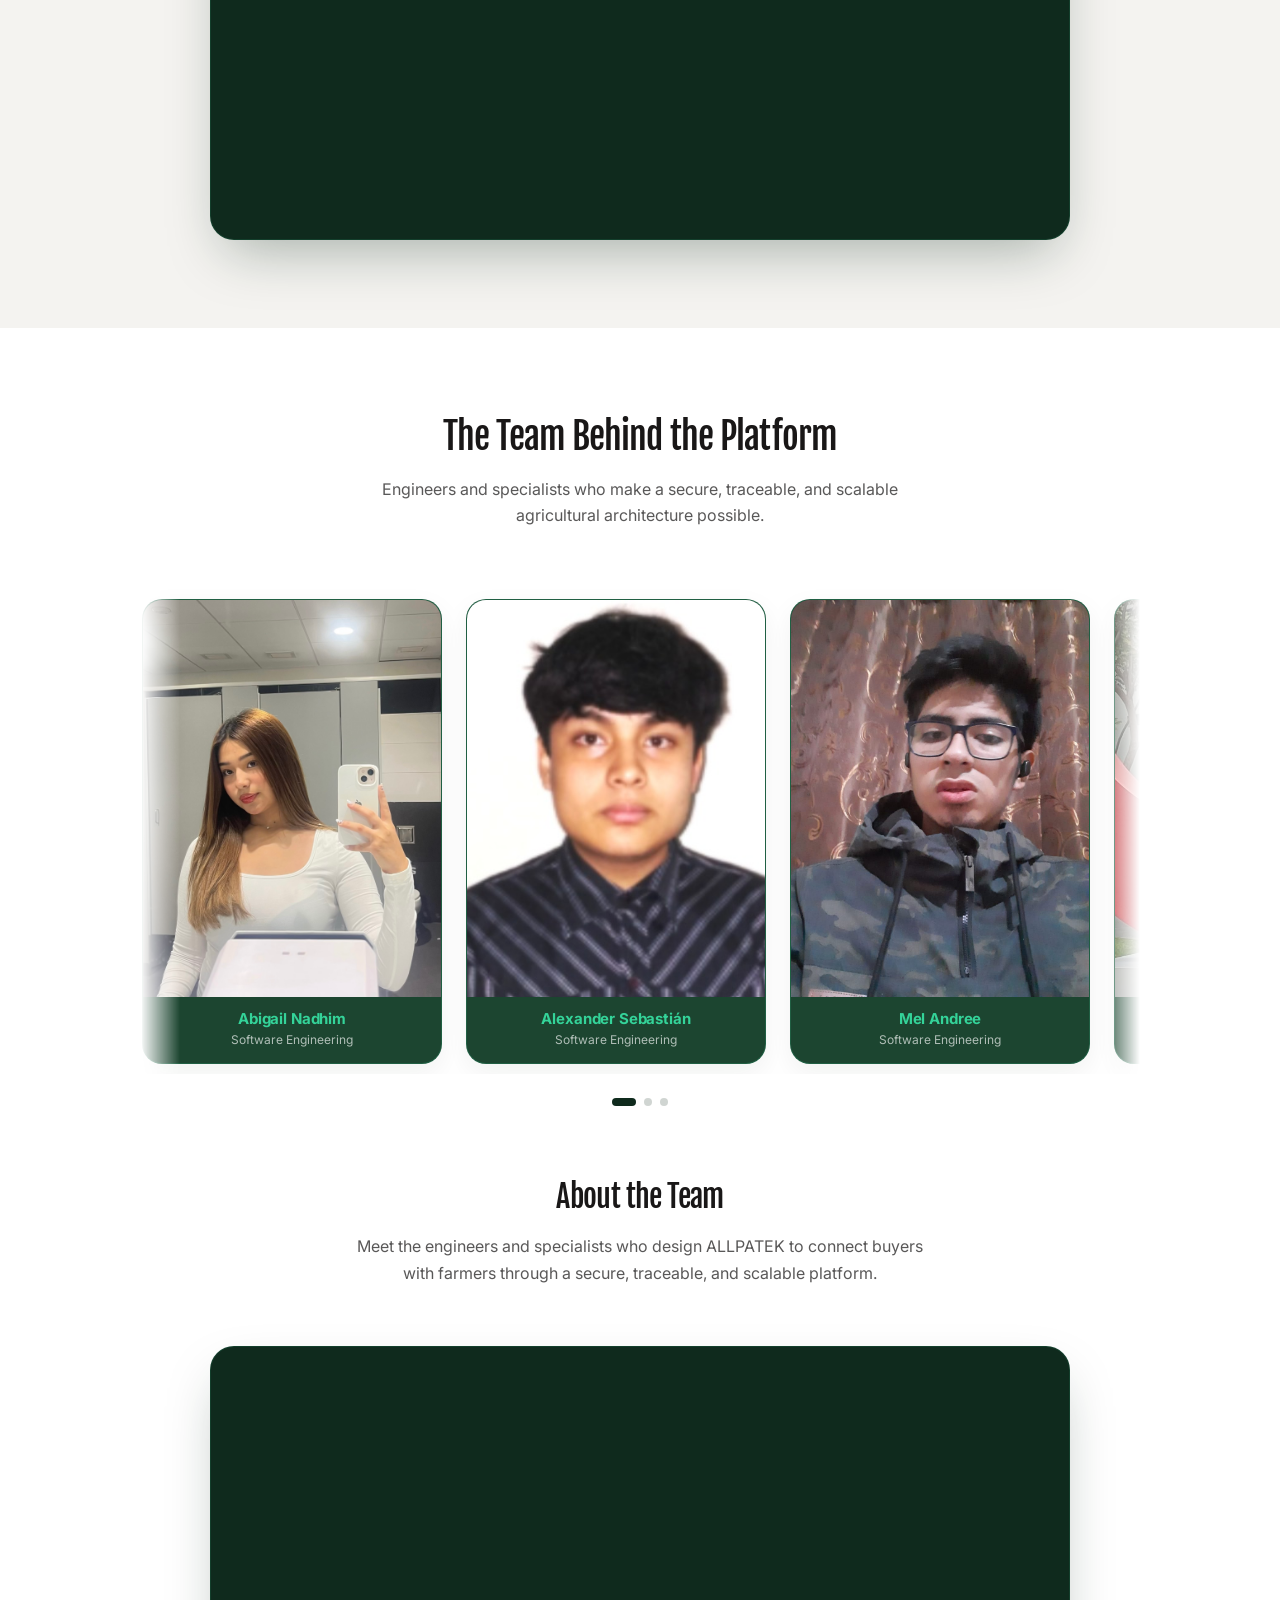
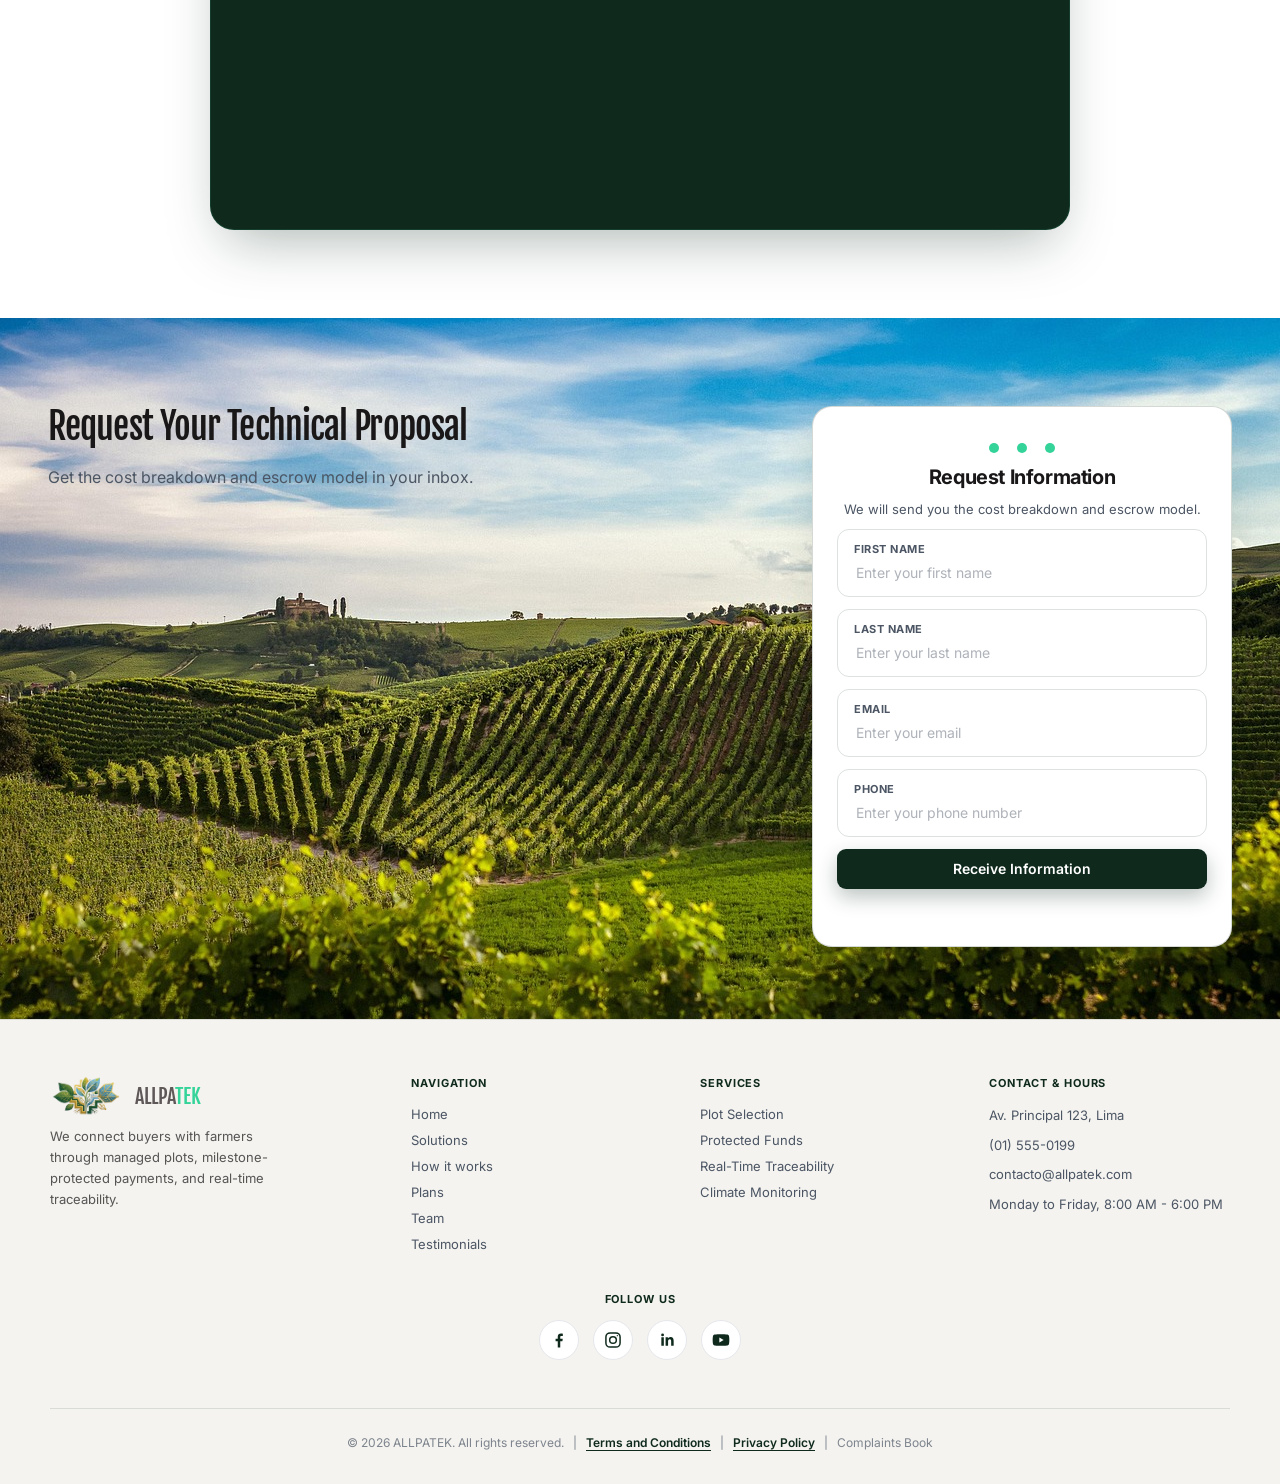
==== commit a59d68a0: "fix: finalize landing video sources" ====
--- a/index.html
+++ b/index.html
@@ -311,7 +311,7 @@
           </div>
           <div class="product-video__frame">
             <iframe
-              src="https://www.youtube.com/embed/HzLCMS18Pqg"
+              src="https://www.youtube.com/embed/se1KsUnUtmI"
               title="{productVideo.iframeTitle}"
               loading="lazy"
               referrerpolicy="strict-origin-when-cross-origin"
@@ -377,7 +377,7 @@
           </div>
           <div class="product-video__frame">
             <iframe
-              src="https://www.youtube.com/embed/Fv-fpNivSHE?start=26"
+              src="https://www.youtube.com/embed/HGon8P2sQRE"
               title="{teamVideo.iframeTitle}"
               loading="lazy"
               referrerpolicy="strict-origin-when-cross-origin"
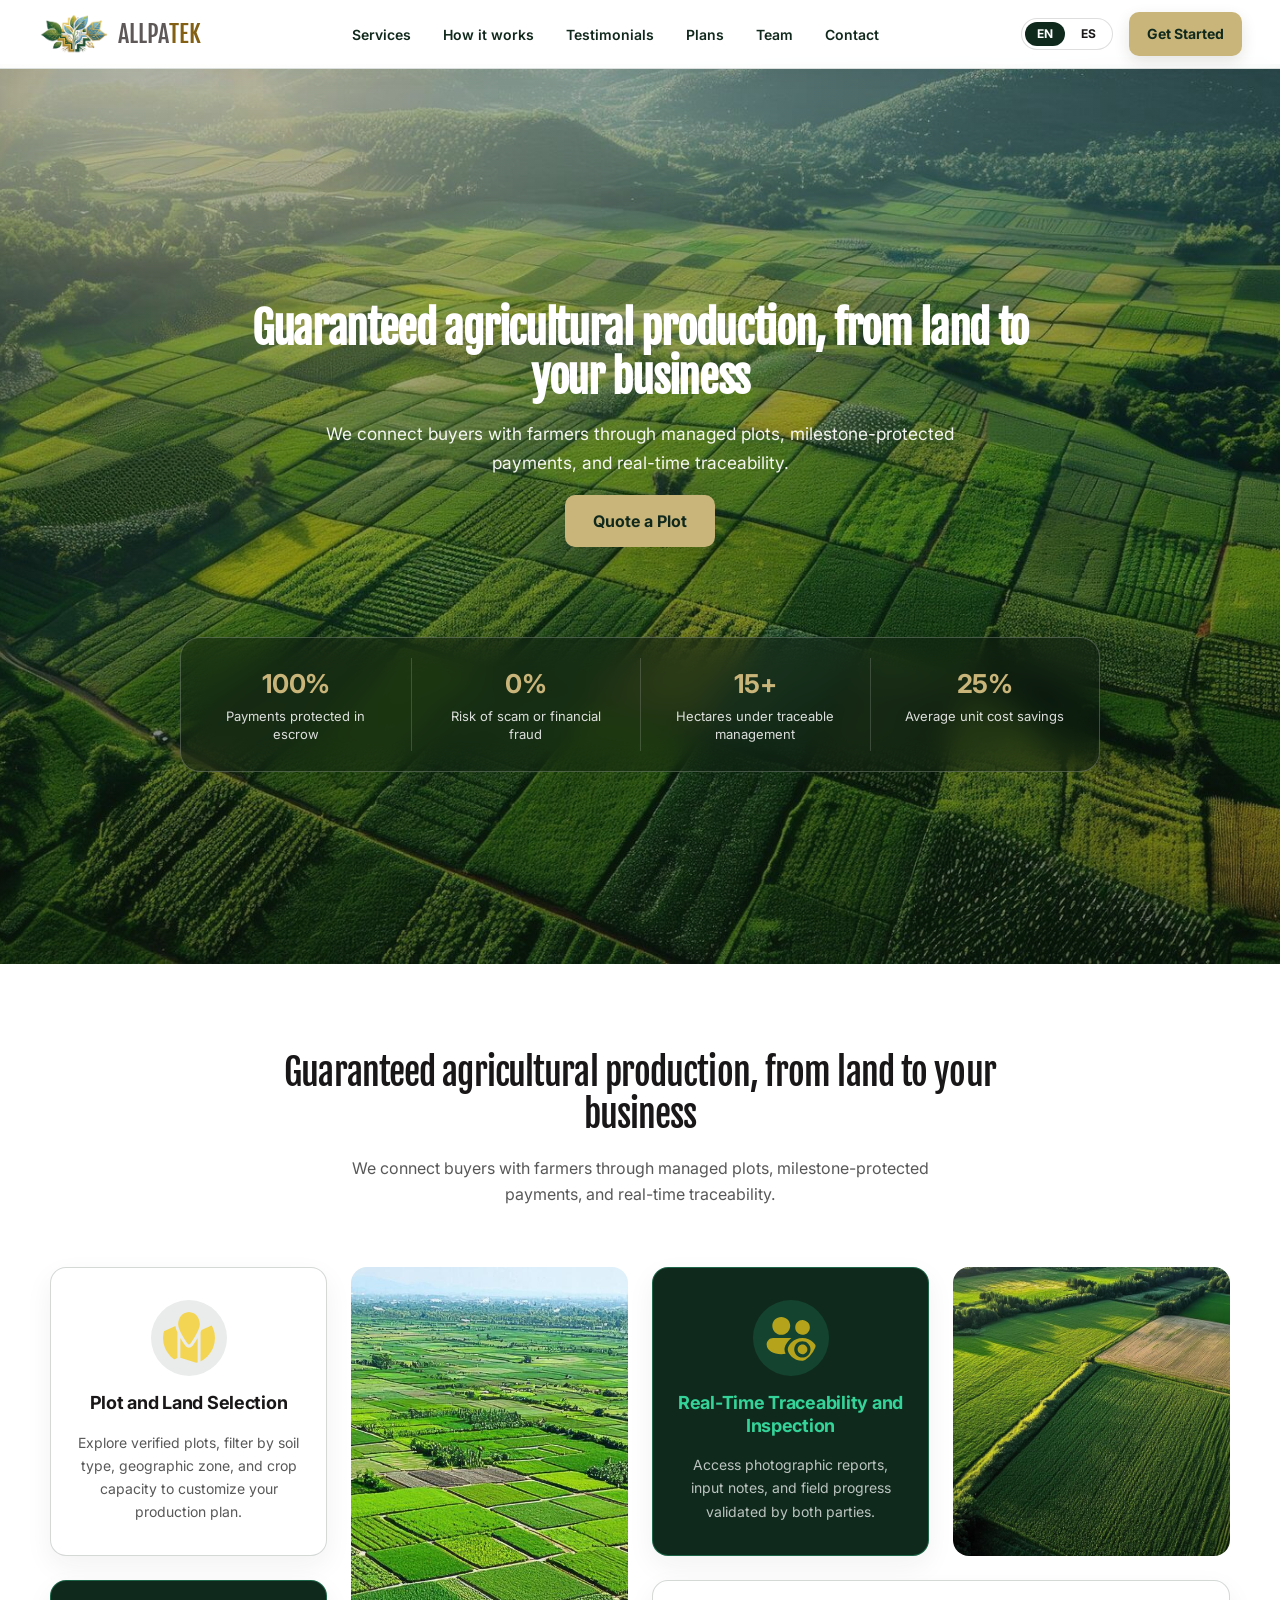
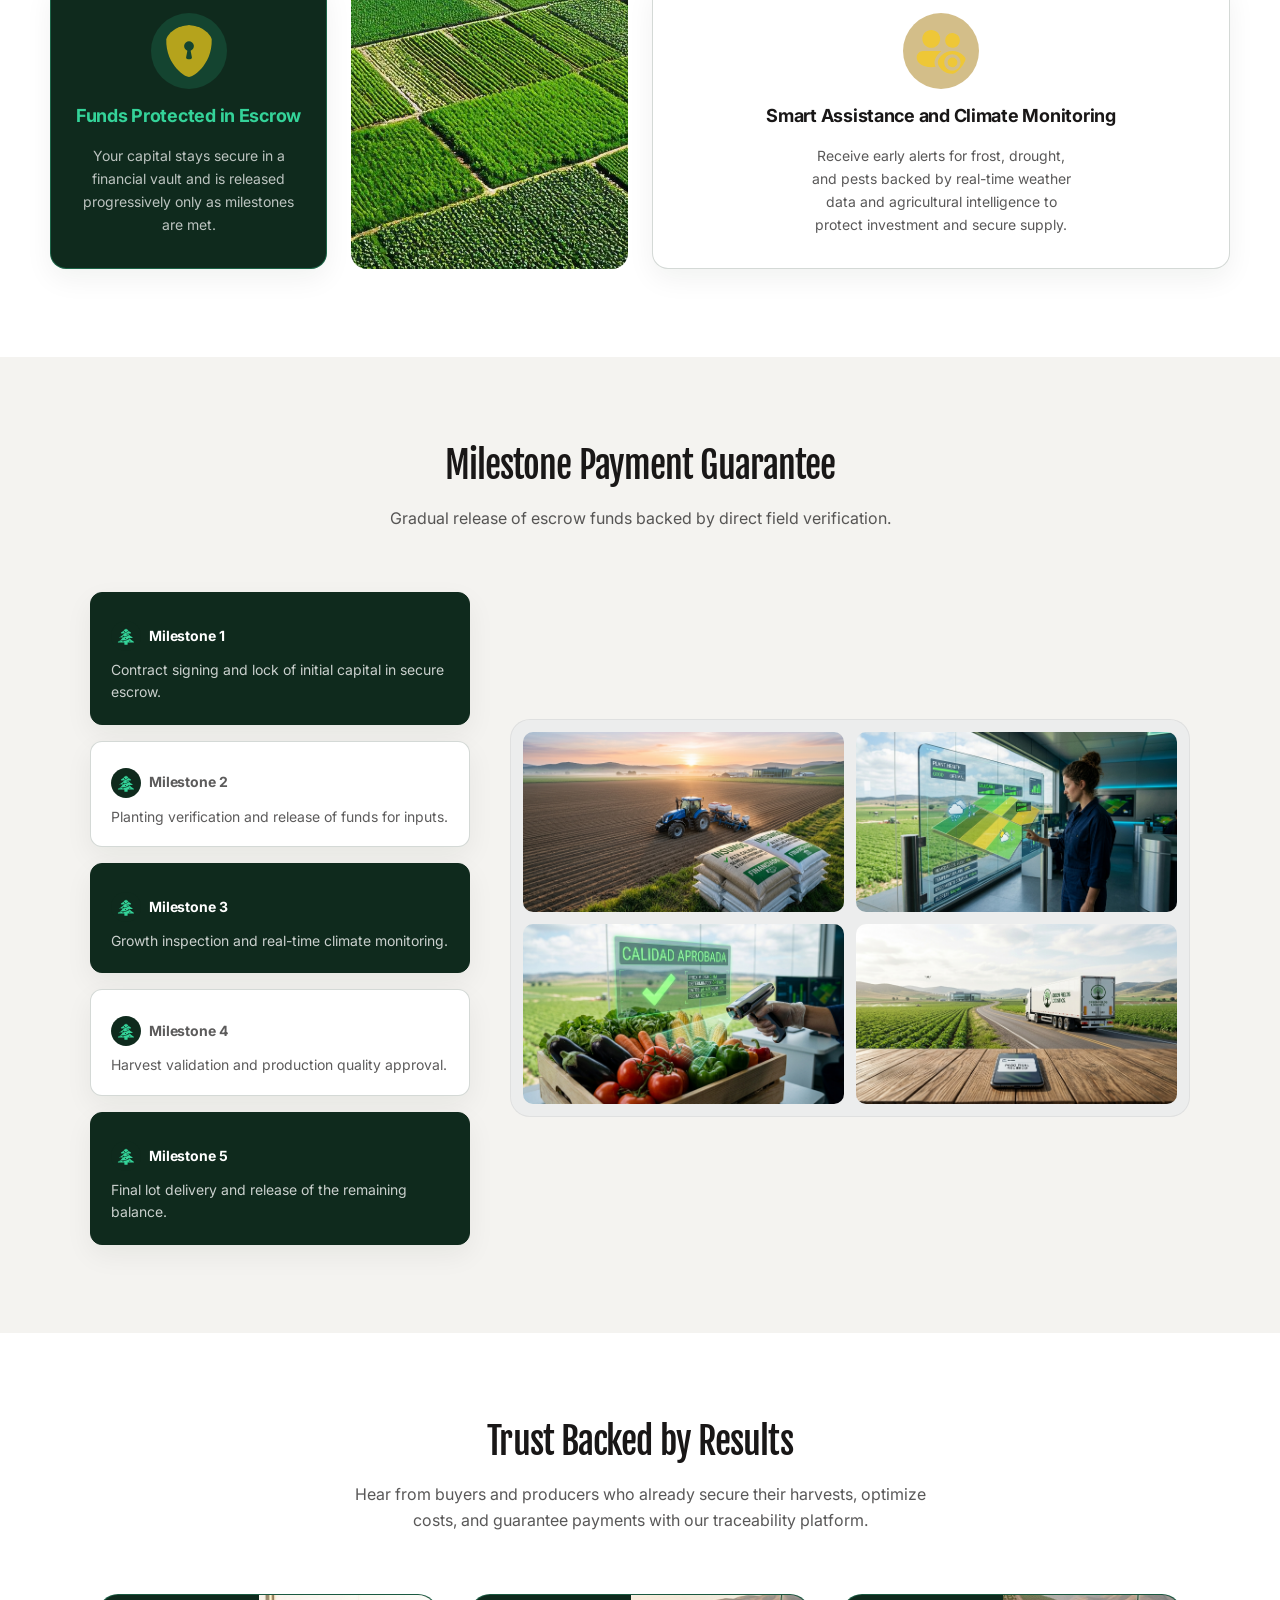
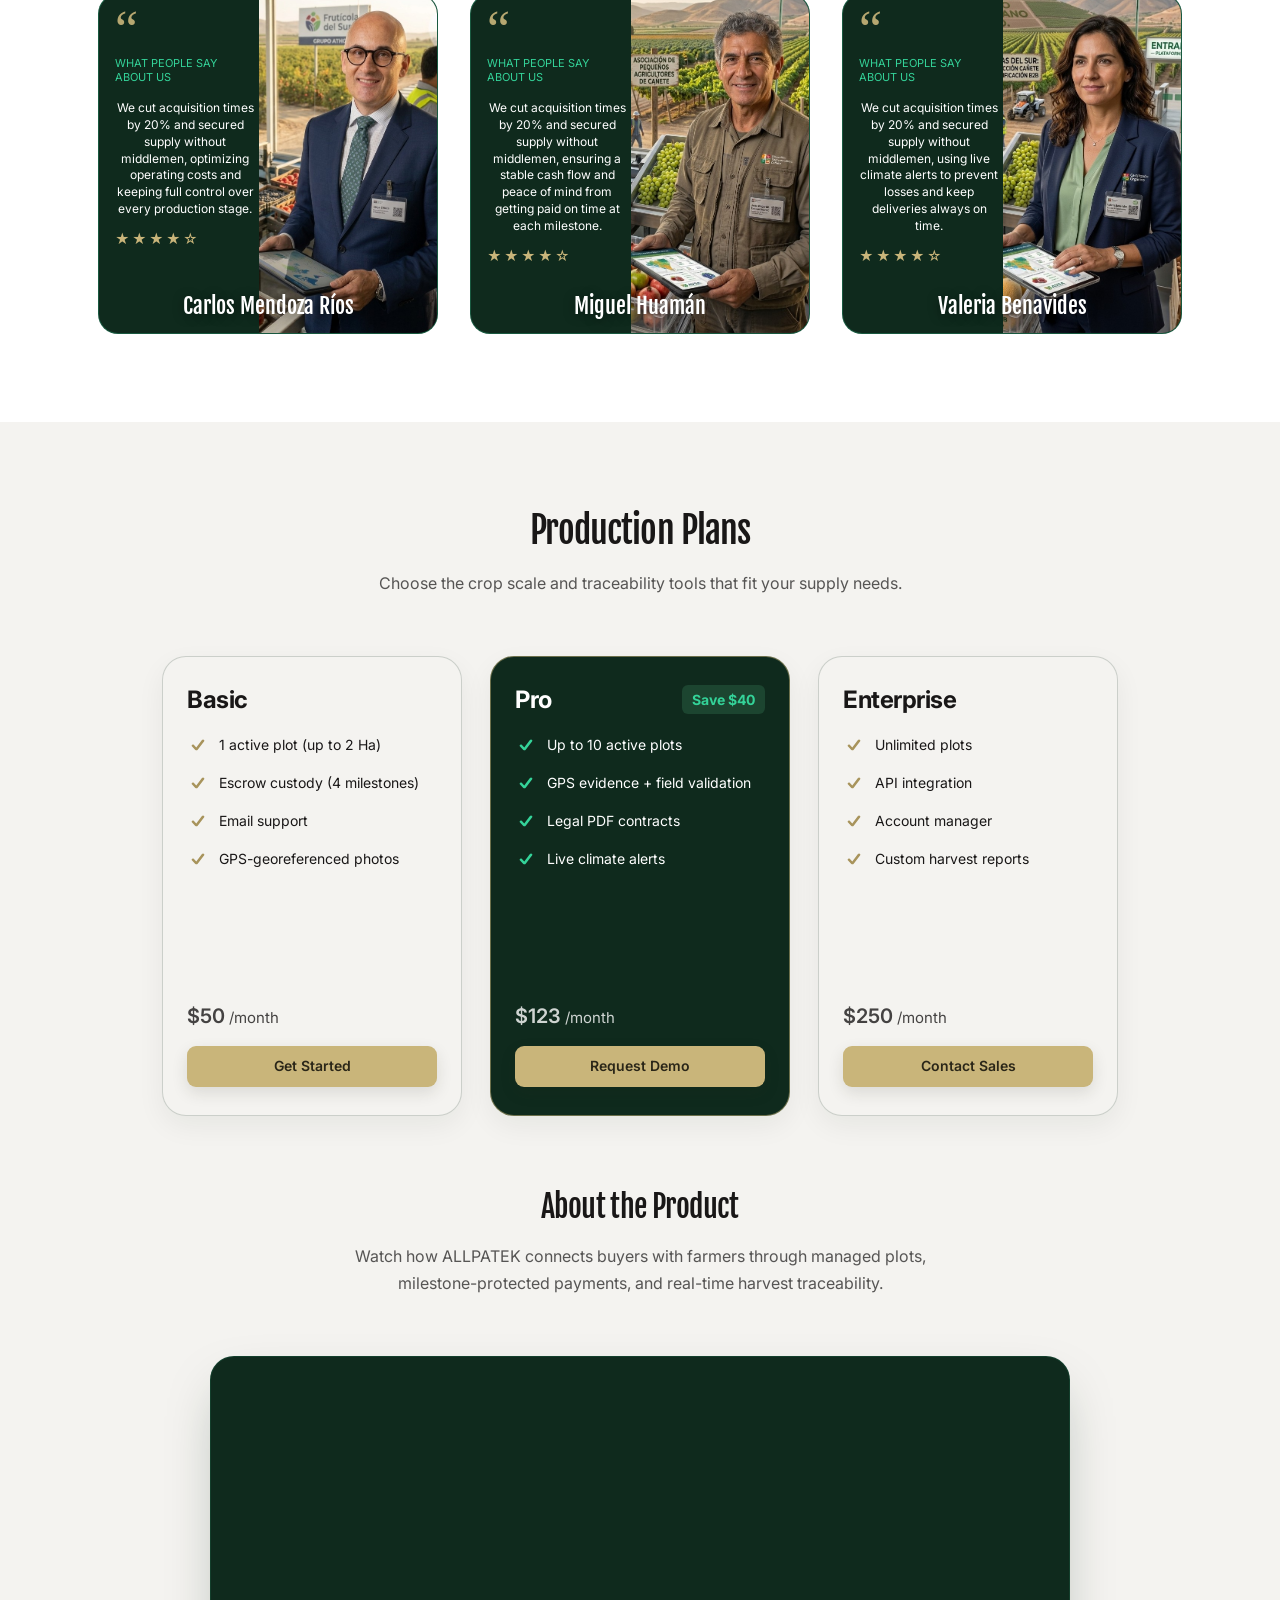
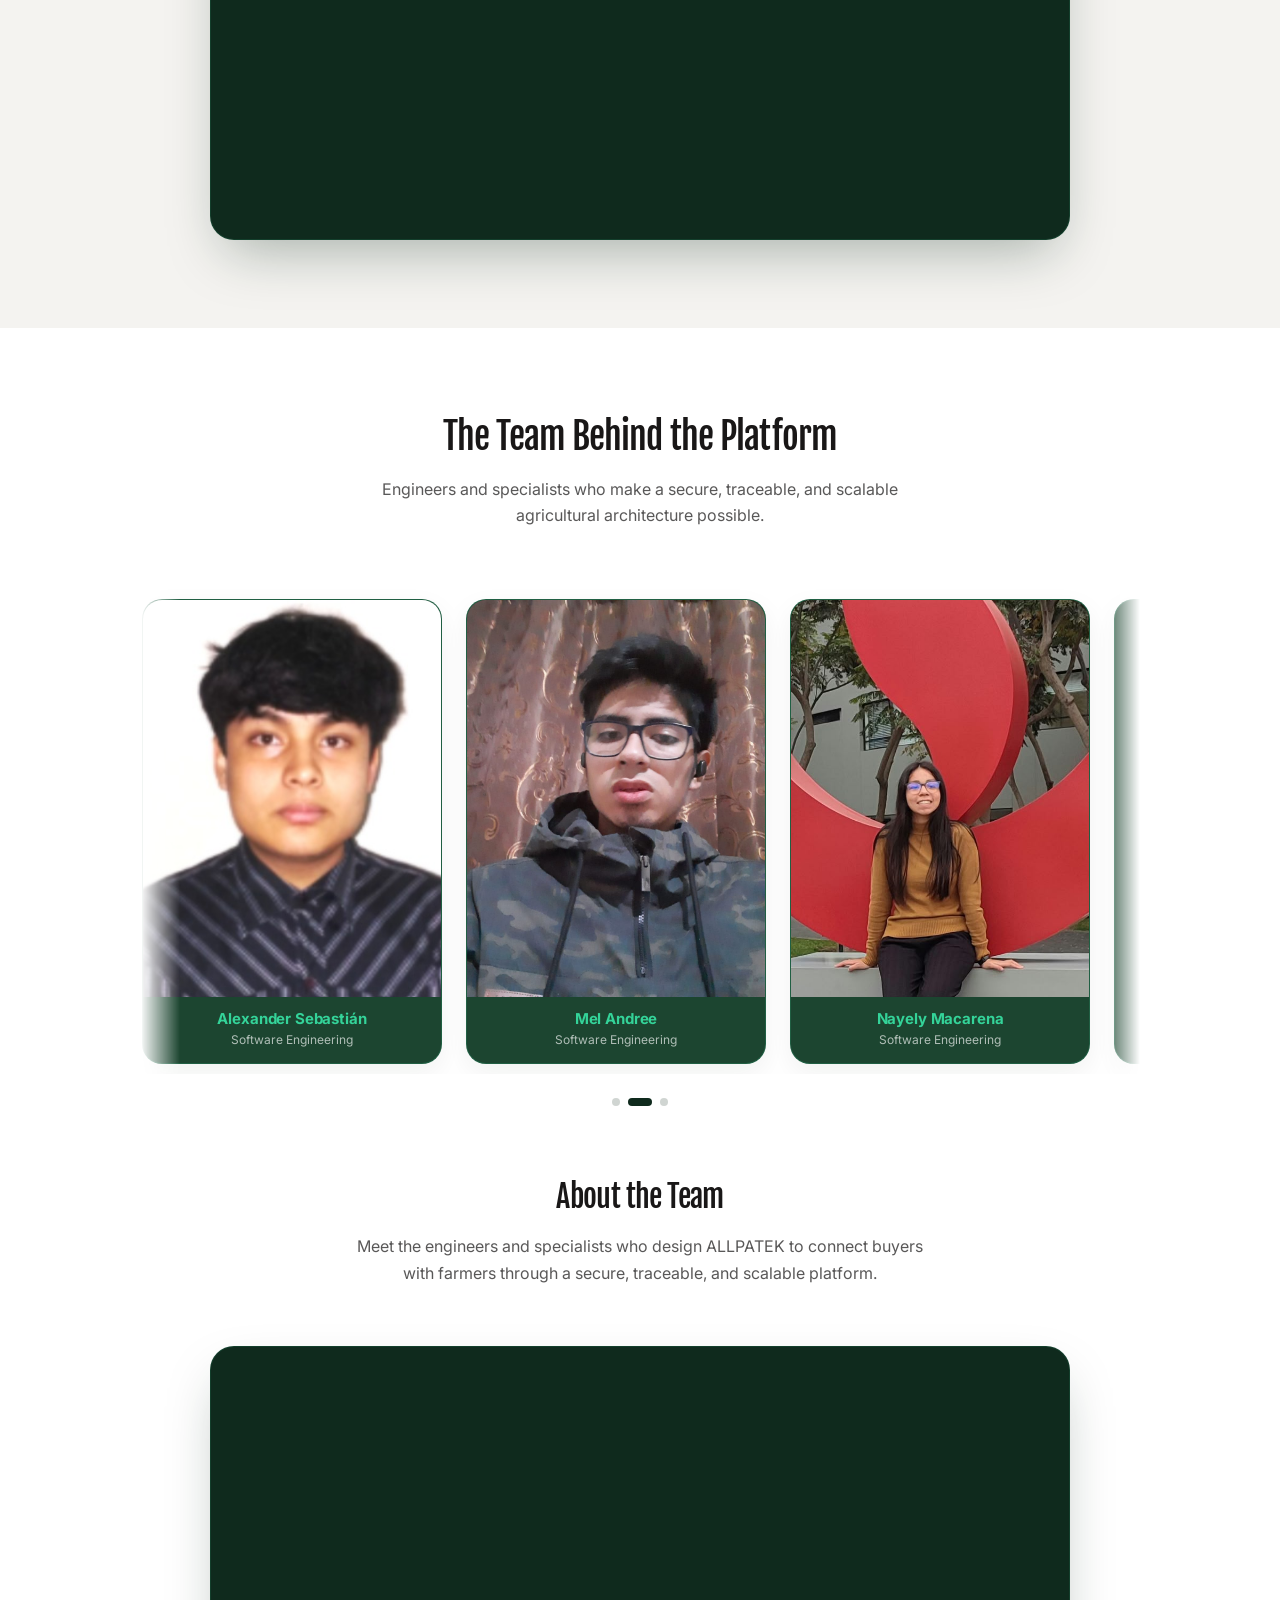
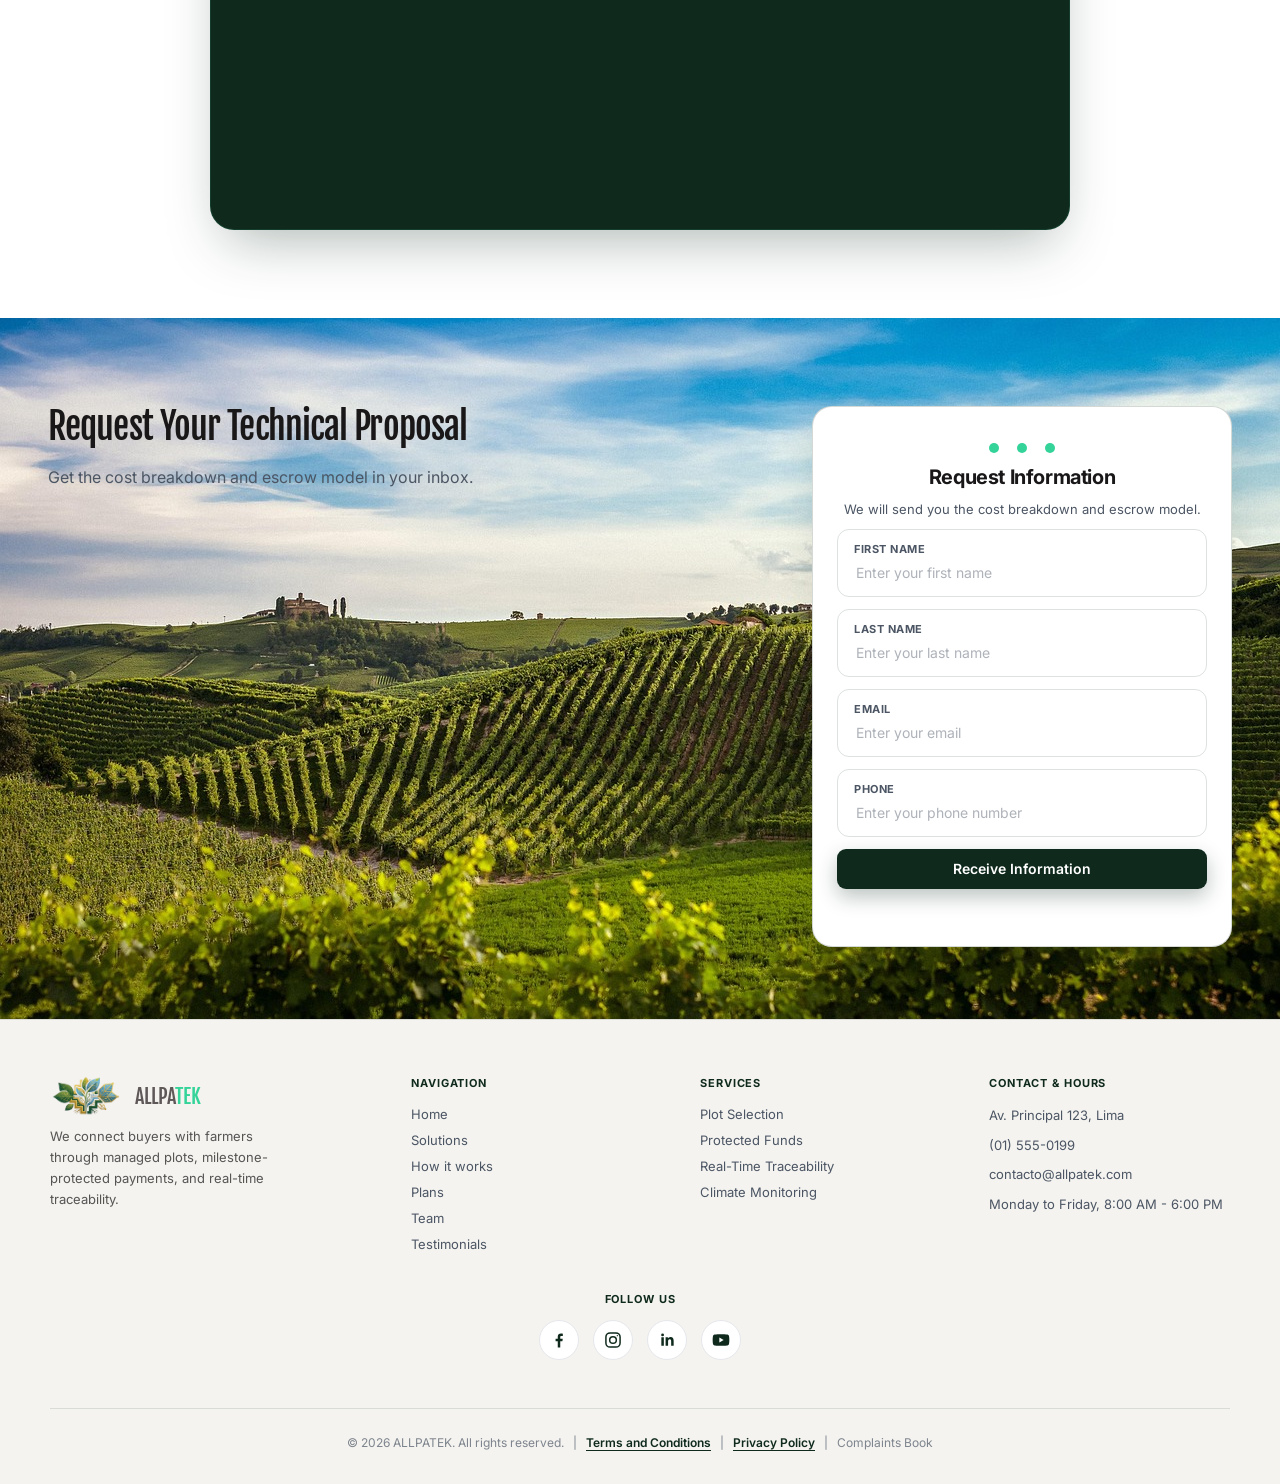
==== commit 4ce9382e: "fix: update landing product video" ====
--- a/index.html
+++ b/index.html
@@ -311,7 +311,7 @@
           </div>
           <div class="product-video__frame">
             <iframe
-              src="https://www.youtube.com/embed/se1KsUnUtmI"
+              src="https://www.youtube.com/embed/se1KsUnUtml"
               title="{productVideo.iframeTitle}"
               loading="lazy"
               referrerpolicy="strict-origin-when-cross-origin"
@@ -377,7 +377,7 @@
           </div>
           <div class="product-video__frame">
             <iframe
-              src="https://www.youtube.com/embed/HGon8P2sQRE"
+              src="https://www.youtube.com/embed/Fv-fpNivSHE?start=26"
               title="{teamVideo.iframeTitle}"
               loading="lazy"
               referrerpolicy="strict-origin-when-cross-origin"
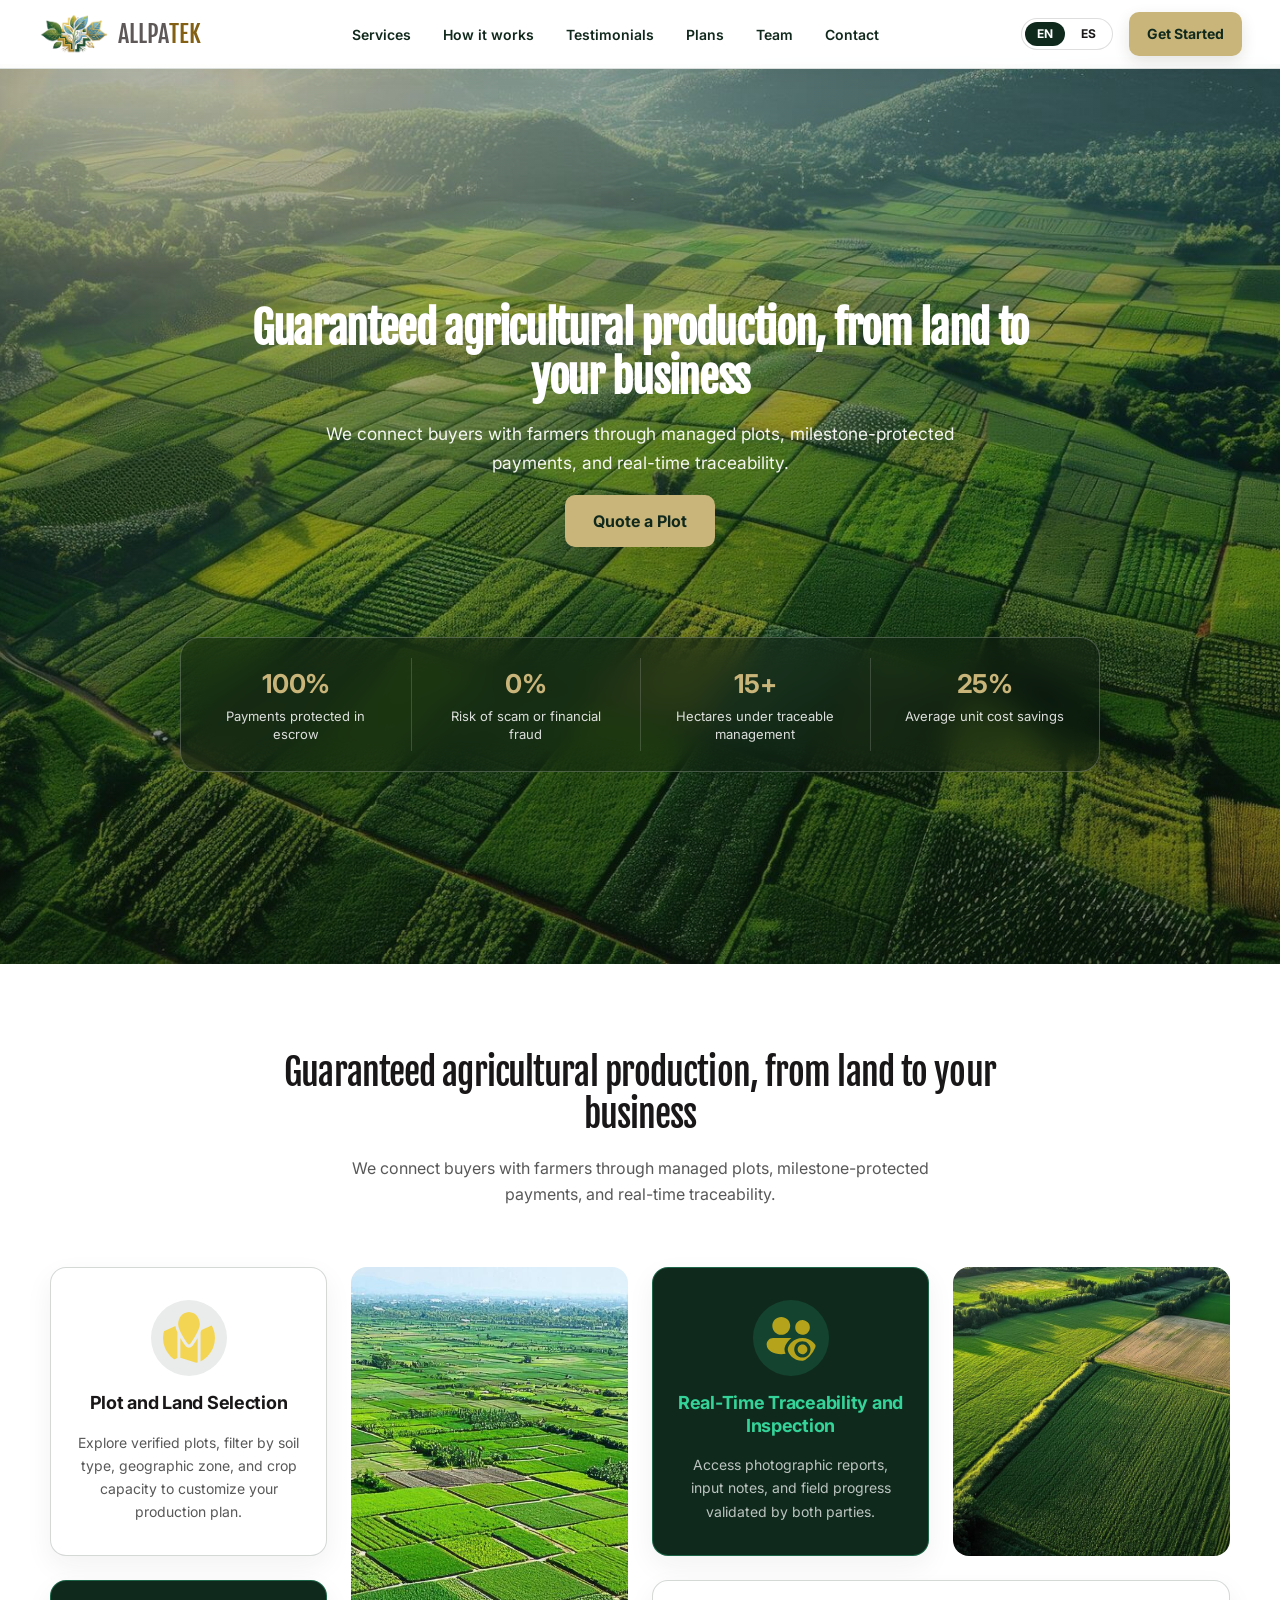
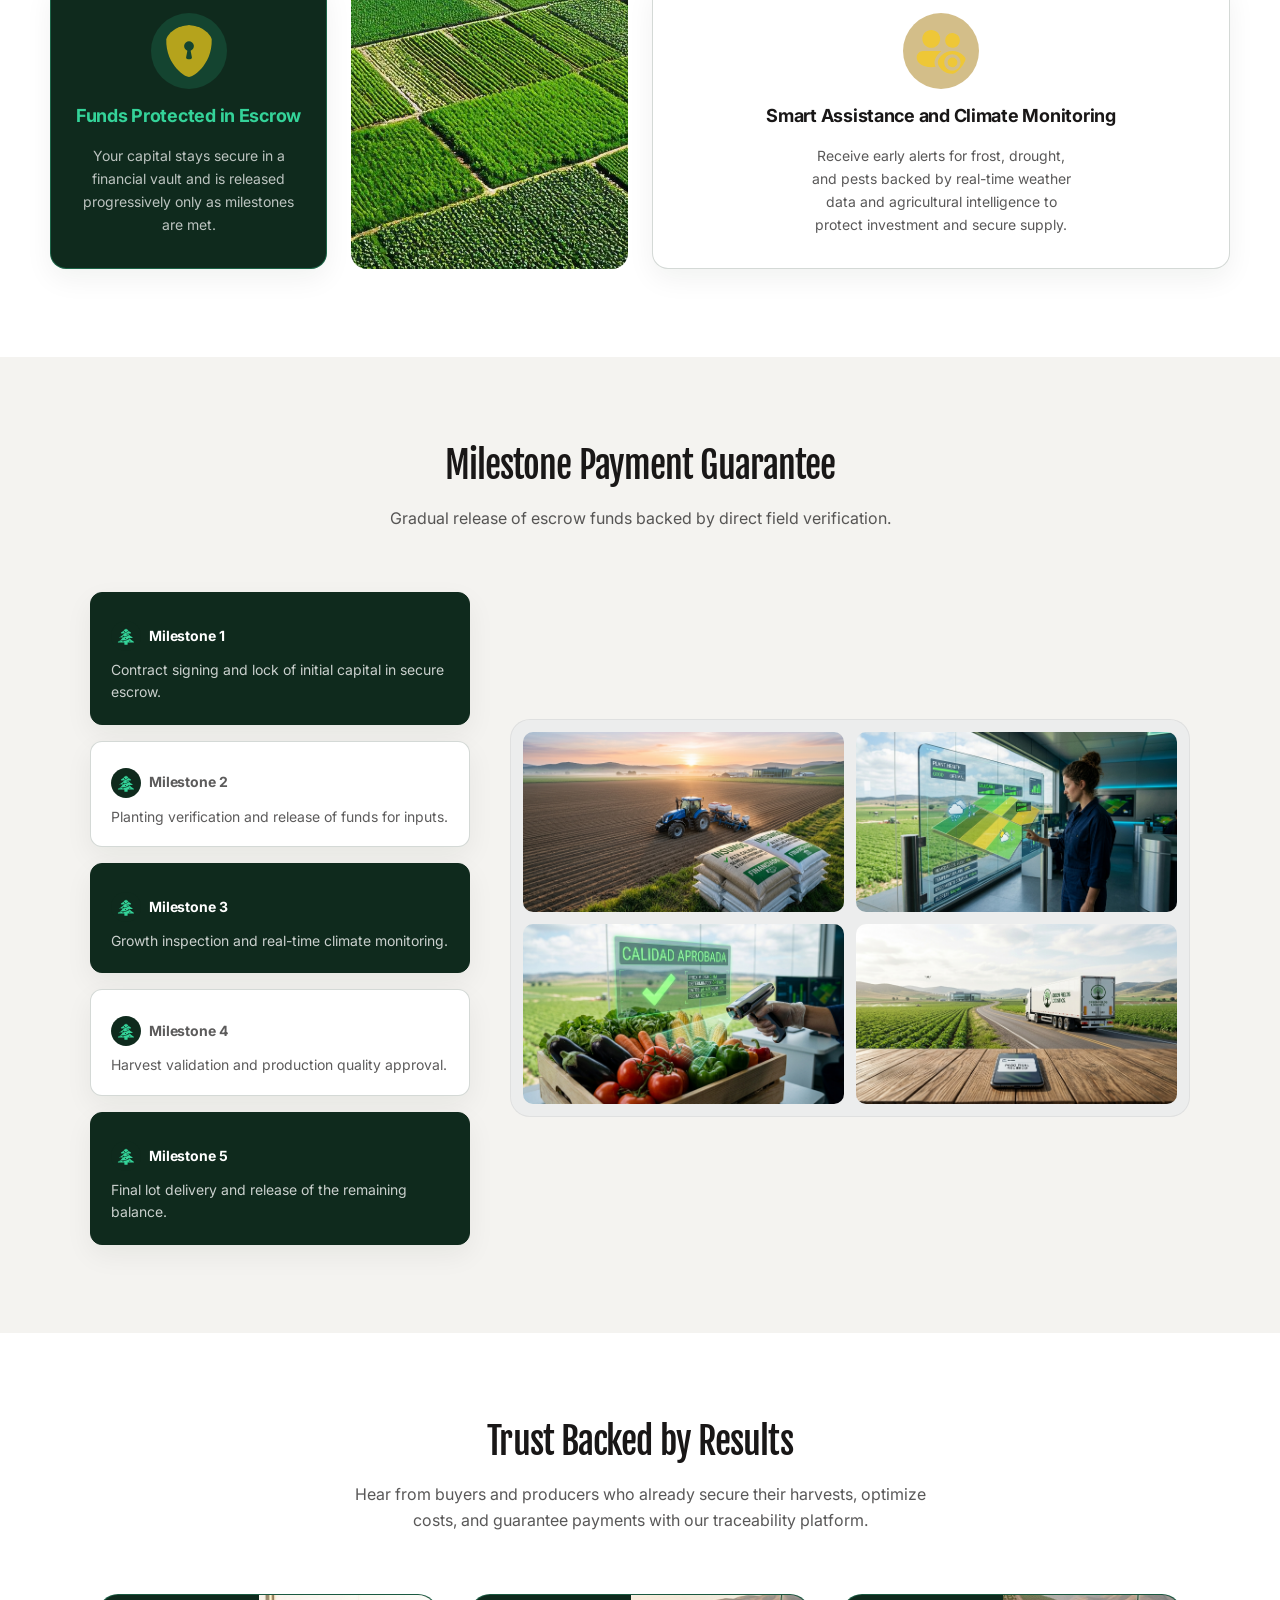
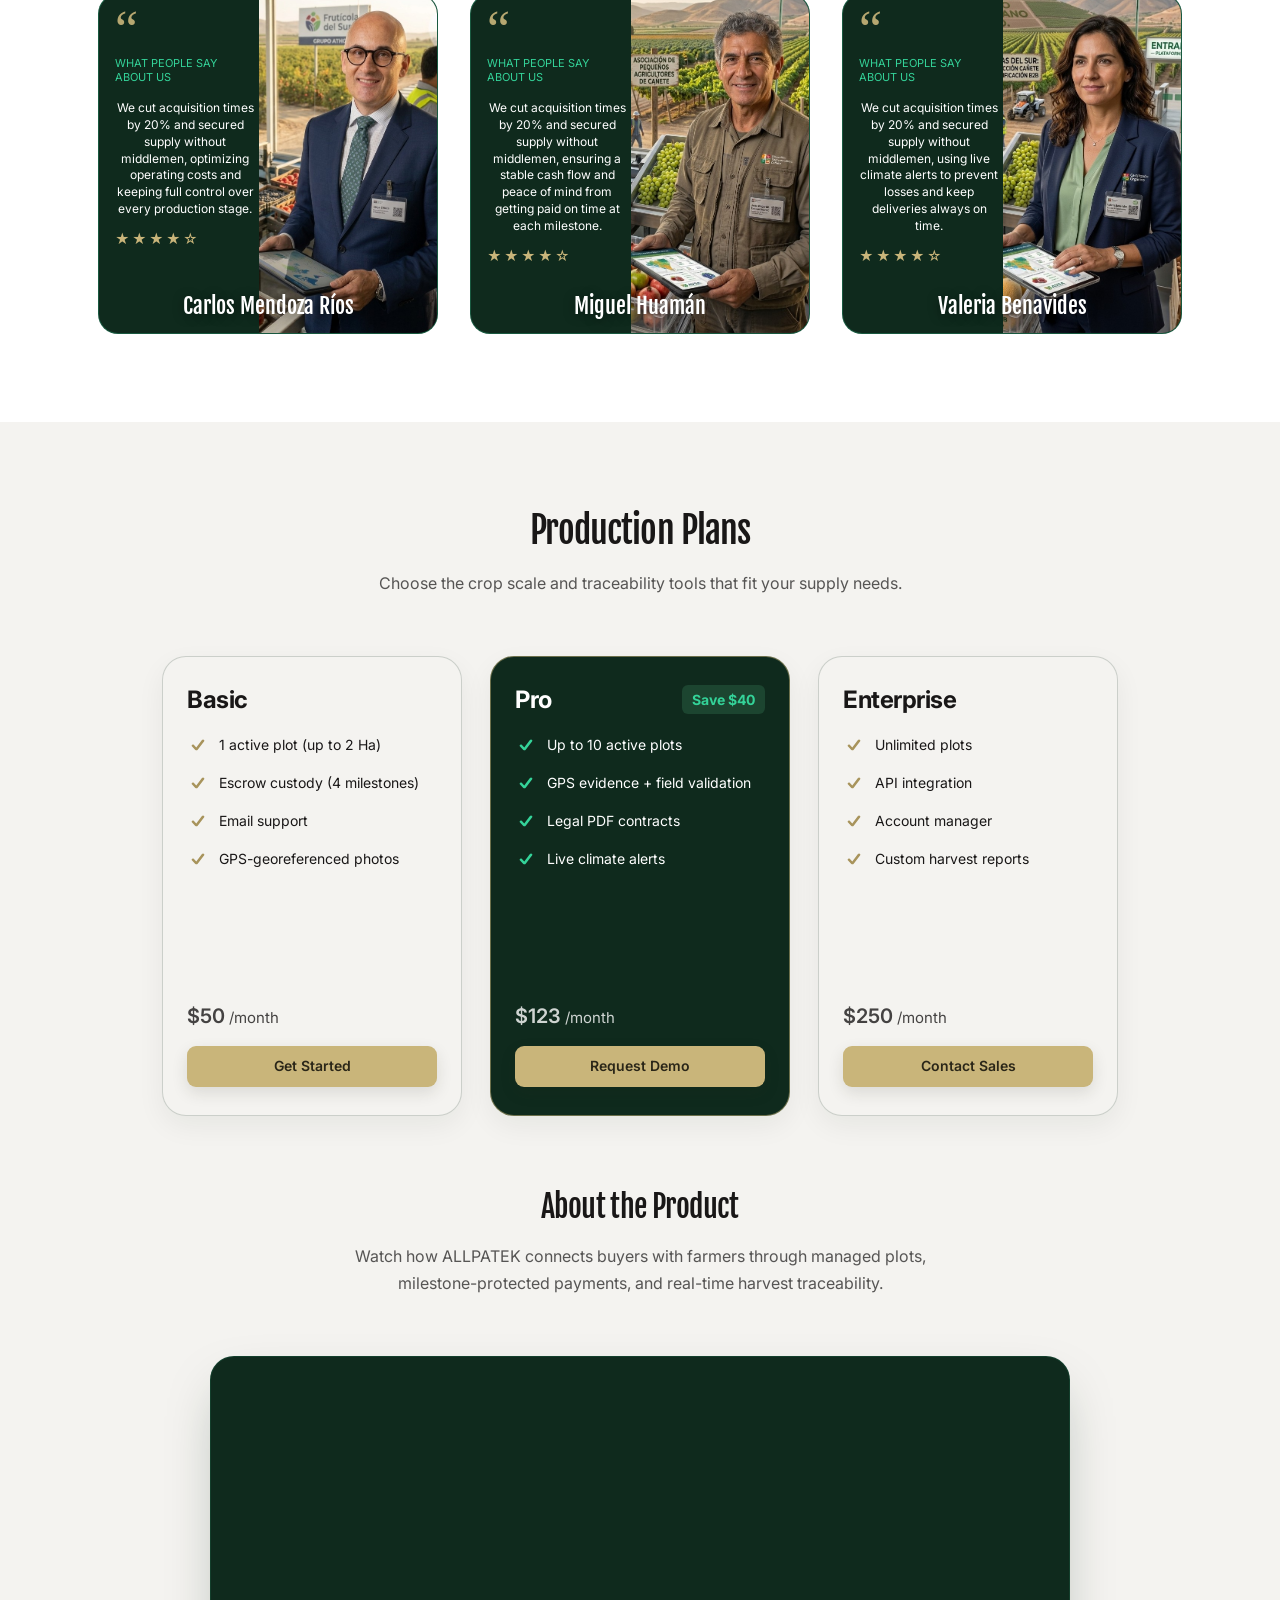
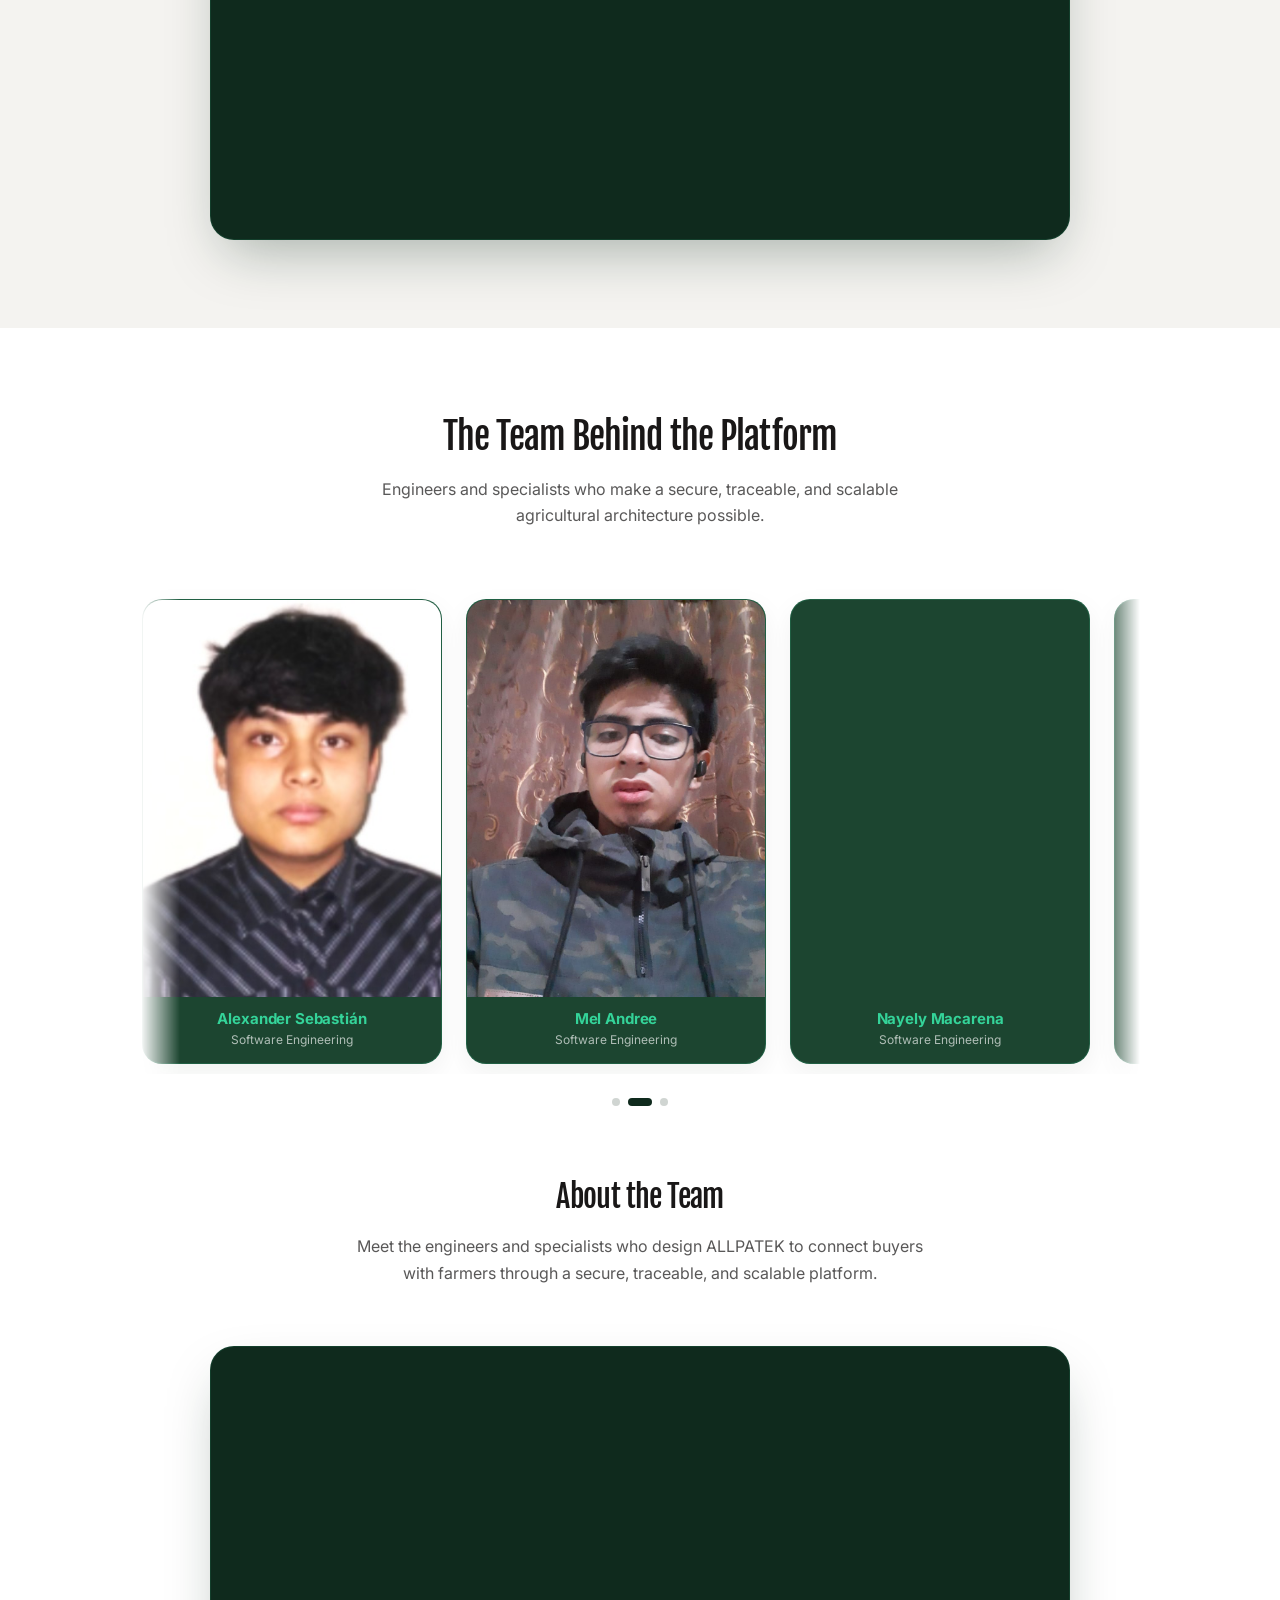
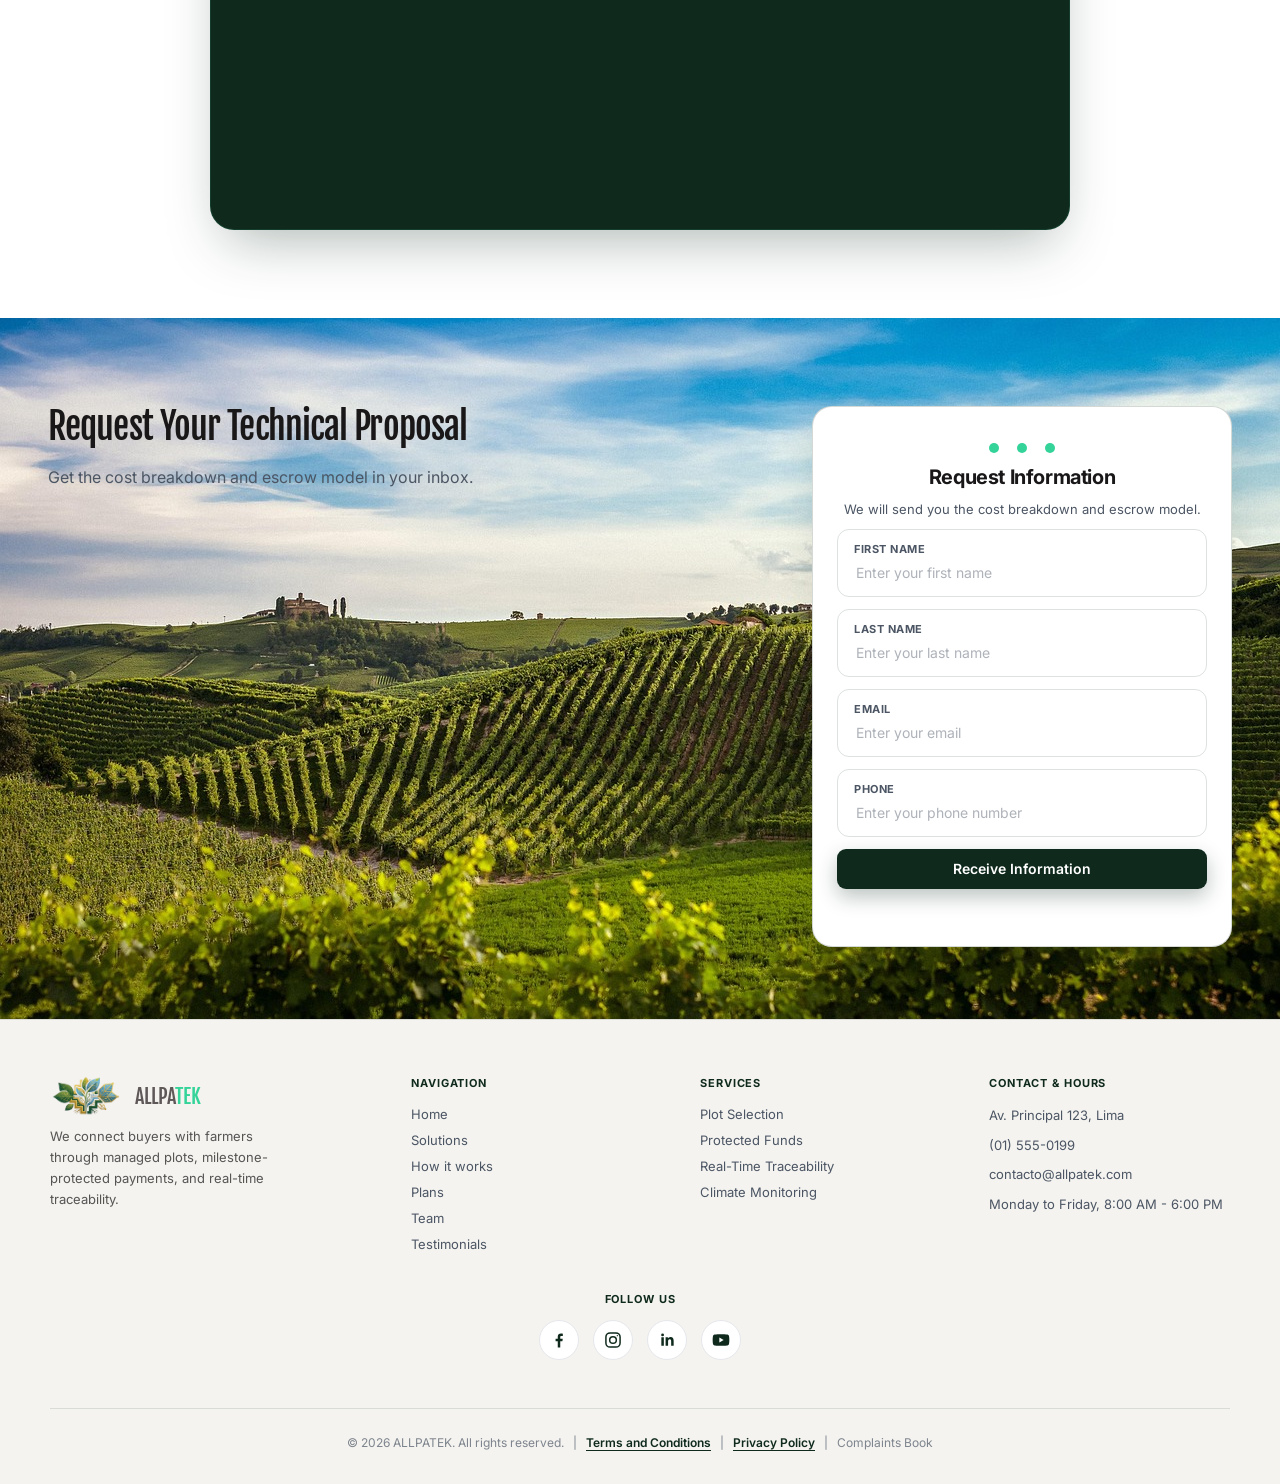
==== commit 1b1e63de: "fix: render readable landing content before JavaScript loads" ====
--- a/index.html
+++ b/index.html
@@ -21,12 +21,12 @@
     <link rel="stylesheet" href="styles.css" />
   </head>
   <body>
-    <a class="skip-link" href="#main">{a11y.skip}</a>
+    <a class="skip-link" href="#main" data-i18n="a11y.skip">Skip to main content</a>
 
     <!-- Header -->
     <header class="site-header">
-      <nav class="nav" aria-label="{nav.aria}">
-        <a class="logo" href="#inicio" aria-label="{nav.home}">
+      <nav class="nav" aria-label="Primary" data-i18n-aria-label="nav.aria">
+        <a class="logo" href="#inicio" aria-label="ALLPATEK home" data-i18n-aria-label="nav.home">
           <img class="logo__img" src="assets/logo.png" width="72" height="40" alt="" />
           <span class="logo__text" aria-hidden="true"><span>ALLPA</span><span>TEK</span></span>
         </a>
@@ -36,21 +36,21 @@
           type="button"
           aria-expanded="false"
           aria-controls="nav-menu"
-          aria-label="{nav.menuAria}"
-        >
-          {nav.menu}
+          aria-label="Open menu" data-i18n-aria-label="nav.menuAria"
+         data-i18n="nav.menu">
+          Menu
         </button>
 
         <ul class="nav__links" id="nav-menu" role="list">
-          <li><a href="#servicios">{nav.services}</a></li>
-          <li><a href="#hitos">{nav.how}</a></li>
-          <li><a href="#testimonios">{nav.reviews}</a></li>
-          <li><a href="#planes">{nav.plans}</a></li>
-          <li><a href="#equipo">{nav.team}</a></li>
-          <li><a href="#contacto">{nav.contact}</a></li>
+          <li><a href="#servicios" data-i18n="nav.services">Services</a></li>
+          <li><a href="#hitos" data-i18n="nav.how">How it works</a></li>
+          <li><a href="#testimonios" data-i18n="nav.reviews">Testimonials</a></li>
+          <li><a href="#planes" data-i18n="nav.plans">Plans</a></li>
+          <li><a href="#equipo" data-i18n="nav.team">Team</a></li>
+          <li><a href="#contacto" data-i18n="nav.contact">Contact</a></li>
         </ul>
 
-        <div class="lang" role="group" aria-label="{lang.aria}">
+        <div class="lang" role="group" aria-label="Language" data-i18n-aria-label="lang.aria">
           <button type="button" class="lang__btn is-active" data-lang="en_US" aria-pressed="true">
             EN
           </button>
@@ -59,7 +59,7 @@
           </button>
         </div>
 
-        <a class="btn btn--gold btn--sm nav__cta" href="https://terranova-allpatek.netlify.app/" target="_blank" rel="noopener noreferrer">{nav.cta}</a>
+        <a class="btn btn--gold btn--sm nav__cta" href="https://terranova-allpatek.netlify.app/" target="_blank" rel="noopener noreferrer" data-i18n="nav.cta">Get Started</a>
       </nav>
     </header>
 
@@ -68,25 +68,25 @@
       <section class="hero" id="inicio" aria-labelledby="hero-title">
         <img class="hero__bg" src="assets/hero.png" alt="" role="presentation" fetchpriority="high" decoding="async" />
         <div class="hero__content">
-          <h1 id="hero-title">{hero.title}</h1>
-          <p>{hero.lead}</p>
-          <a class="btn btn--gold btn--lg" href="#servicios">{hero.cta}</a>
-          <ul class="stats" role="list" aria-label="{hero.statsAria}">
+          <h1 id="hero-title" data-i18n="hero.title">Guaranteed agricultural production, from land to your business</h1>
+          <p data-i18n="hero.lead">We connect buyers with farmers through managed plots, milestone-protected payments, and real-time traceability.</p>
+          <a class="btn btn--gold btn--lg" href="#servicios" data-i18n="hero.cta">Quote a Plot</a>
+          <ul class="stats" role="list" aria-label="Key metrics" data-i18n-aria-label="hero.statsAria">
             <li>
               <strong>100%</strong>
-              <span>{hero.stat1}</span>
+              <span data-i18n="hero.stat1">Payments protected in escrow</span>
             </li>
             <li>
               <strong>0%</strong>
-              <span>{hero.stat2}</span>
+              <span data-i18n="hero.stat2">Risk of scam or financial fraud</span>
             </li>
             <li>
               <strong>15+</strong>
-              <span>{hero.stat3}</span>
+              <span data-i18n="hero.stat3">Hectares under traceable management</span>
             </li>
             <li>
               <strong>25%</strong>
-              <span>{hero.stat4}</span>
+              <span data-i18n="hero.stat4">Average unit cost savings</span>
             </li>
           </ul>
         </div>
@@ -95,35 +95,35 @@
       <!-- Services -->
       <section class="section" id="servicios" aria-labelledby="services-title">
         <div class="intro">
-          <h2 id="services-title">{services.title}</h2>
-          <p>{services.lead}</p>
+          <h2 id="services-title" data-i18n="services.title">Guaranteed agricultural production, from land to your business</h2>
+          <p data-i18n="services.lead">We connect buyers with farmers through managed plots, milestone-protected payments, and real-time traceability.</p>
         </div>
         <div class="features" role="list">
           <article class="card" role="listitem">
             <img class="icon icon--lg" src="assets/icon-parcelas.svg" width="50" height="50" alt="" aria-hidden="true" />
-            <h3>{services.card1.title}</h3>
-            <p>{services.card1.text}</p>
+            <h3 data-i18n="services.card1.title">Plot and Land Selection</h3>
+            <p data-i18n="services.card1.text">Explore verified plots, filter by soil type, geographic zone, and crop capacity to customize your production plan.</p>
           </article>
           <figure class="photo photo--tall">
-            <img src="assets/feature-fields.png" alt="{services.img1}" loading="lazy" decoding="async" />
+            <img src="assets/feature-fields.png" alt="Agricultural plots in production" data-i18n-alt="services.img1" loading="lazy" decoding="async" />
           </figure>
           <article class="card card--dark" role="listitem">
             <img class="icon icon--lg" src="assets/icon-trazabilidad.svg" width="50" height="50" alt="" aria-hidden="true" />
-            <h3>{services.card2.title}</h3>
-            <p>{services.card2.text}</p>
+            <h3 data-i18n="services.card2.title">Real-Time Traceability and Inspection</h3>
+            <p data-i18n="services.card2.text">Access photographic reports, input notes, and field progress validated by both parties.</p>
           </article>
           <figure class="photo">
-            <img src="assets/feature-sunset.png" alt="{services.img2}" loading="lazy" decoding="async" />
+            <img src="assets/feature-sunset.png" alt="Fields at sunset" data-i18n-alt="services.img2" loading="lazy" decoding="async" />
           </figure>
           <article class="card card--dark" role="listitem">
             <img class="icon icon--lg" src="assets/icon-fondos.svg" width="50" height="50" alt="" aria-hidden="true" />
-            <h3>{services.card3.title}</h3>
-            <p>{services.card3.text}</p>
+            <h3 data-i18n="services.card3.title">Funds Protected in Escrow</h3>
+            <p data-i18n="services.card3.text">Your capital stays secure in a financial vault and is released progressively only as milestones are met.</p>
           </article>
           <article class="card card--wide" role="listitem">
             <img class="icon icon--lg" src="assets/icon-trazabilidad.svg" width="50" height="50" alt="" aria-hidden="true" />
-            <h3>{services.card4.title}</h3>
-            <p>{services.card4.text}</p>
+            <h3 data-i18n="services.card4.title">Smart Assistance and Climate Monitoring</h3>
+            <p data-i18n="services.card4.text">Receive early alerts for frost, drought, and pests backed by real-time weather data and agricultural intelligence to protect investment and secure supply.</p>
           </article>
         </div>
       </section>
@@ -131,45 +131,45 @@
       <!-- How it works -->
       <section class="section section--alt" id="hitos" aria-labelledby="milestones-title">
         <div class="intro">
-          <h2 id="milestones-title">{milestones.title}</h2>
-          <p>{milestones.lead}</p>
+          <h2 id="milestones-title" data-i18n="milestones.title">Milestone Payment Guarantee</h2>
+          <p data-i18n="milestones.lead">Gradual release of escrow funds backed by direct field verification.</p>
         </div>
         <div class="milestones">
           <ol class="milestones__list">
             <li class="milestone milestone--on">
               <p class="milestone__label">
                 <img class="icon" src="assets/icon-tree.svg" width="30" height="30" alt="" aria-hidden="true" />
-                <span>{milestones.m1.label}</span>
+                <span data-i18n="milestones.m1.label">Milestone 1</span>
               </p>
-              <p>{milestones.m1.text}</p>
+              <p data-i18n="milestones.m1.text">Contract signing and lock of initial capital in secure escrow.</p>
             </li>
             <li class="milestone">
               <p class="milestone__label">
                 <img class="icon" src="assets/icon-tree.svg" width="30" height="30" alt="" aria-hidden="true" />
-                <span>{milestones.m2.label}</span>
+                <span data-i18n="milestones.m2.label">Milestone 2</span>
               </p>
-              <p>{milestones.m2.text}</p>
+              <p data-i18n="milestones.m2.text">Planting verification and release of funds for inputs.</p>
             </li>
             <li class="milestone milestone--on">
               <p class="milestone__label">
                 <img class="icon" src="assets/icon-tree.svg" width="30" height="30" alt="" aria-hidden="true" />
-                <span>{milestones.m3.label}</span>
+                <span data-i18n="milestones.m3.label">Milestone 3</span>
               </p>
-              <p>{milestones.m3.text}</p>
+              <p data-i18n="milestones.m3.text">Growth inspection and real-time climate monitoring.</p>
             </li>
             <li class="milestone">
               <p class="milestone__label">
                 <img class="icon" src="assets/icon-tree.svg" width="30" height="30" alt="" aria-hidden="true" />
-                <span>{milestones.m4.label}</span>
+                <span data-i18n="milestones.m4.label">Milestone 4</span>
               </p>
-              <p>{milestones.m4.text}</p>
+              <p data-i18n="milestones.m4.text">Harvest validation and production quality approval.</p>
             </li>
             <li class="milestone milestone--on">
               <p class="milestone__label">
                 <img class="icon" src="assets/icon-tree.svg" width="30" height="30" alt="" aria-hidden="true" />
-                <span>{milestones.m5.label}</span>
+                <span data-i18n="milestones.m5.label">Milestone 5</span>
               </p>
-              <p>{milestones.m5.text}</p>
+              <p data-i18n="milestones.m5.text">Final lot delivery and release of the remaining balance.</p>
             </li>
           </ol>
           <div class="mosaic" aria-hidden="true">
@@ -184,34 +184,34 @@
       <!-- Testimonials -->
       <section class="section" id="testimonios" aria-labelledby="reviews-title">
         <div class="intro">
-          <h2 id="reviews-title">{reviews.title}</h2>
-          <p>{reviews.lead}</p>
+          <h2 id="reviews-title" data-i18n="reviews.title">Trust Backed by Results</h2>
+          <p data-i18n="reviews.lead">Hear from buyers and producers who already secure their harvests, optimize costs, and guarantee payments with our traceability platform.</p>
         </div>
         <div class="reviews" role="list">
           <article class="review" role="listitem">
             <img class="review__photo" src="assets/review-1.png" alt="" aria-hidden="true" loading="lazy" decoding="async" />
             <div class="review__body">
-              <p class="review__kicker">{reviews.kicker}</p>
-              <p>{reviews.r1.text}</p>
-              <p class="stars" aria-label="{reviews.stars}">★★★★☆</p>
+              <p class="review__kicker" data-i18n="reviews.kicker">What people say about us</p>
+              <p data-i18n="reviews.r1.text">We cut acquisition times by 20% and secured supply without middlemen, optimizing operating costs and keeping full control over every production stage.</p>
+              <p class="stars" aria-label="4.5 out of 5 stars" data-i18n-aria-label="reviews.stars">★★★★☆</p>
             </div>
             <h3>Carlos Mendoza Ríos</h3>
           </article>
           <article class="review" role="listitem">
             <img class="review__photo" src="assets/review-2.png" alt="" aria-hidden="true" loading="lazy" decoding="async" />
             <div class="review__body">
-              <p class="review__kicker">{reviews.kicker}</p>
-              <p>{reviews.r2.text}</p>
-              <p class="stars" aria-label="{reviews.stars}">★★★★☆</p>
+              <p class="review__kicker" data-i18n="reviews.kicker">What people say about us</p>
+              <p data-i18n="reviews.r2.text">We cut acquisition times by 20% and secured supply without middlemen, ensuring a stable cash flow and peace of mind from getting paid on time at each milestone.</p>
+              <p class="stars" aria-label="4.5 out of 5 stars" data-i18n-aria-label="reviews.stars">★★★★☆</p>
             </div>
             <h3>Miguel Huamán</h3>
           </article>
           <article class="review" role="listitem">
             <img class="review__photo" src="assets/review-3.png" alt="" aria-hidden="true" loading="lazy" decoding="async" />
             <div class="review__body">
-              <p class="review__kicker">{reviews.kicker}</p>
-              <p>{reviews.r3.text}</p>
-              <p class="stars" aria-label="{reviews.stars}">★★★★☆</p>
+              <p class="review__kicker" data-i18n="reviews.kicker">What people say about us</p>
+              <p data-i18n="reviews.r3.text">We cut acquisition times by 20% and secured supply without middlemen, using live climate alerts to prevent losses and keep deliveries always on time.</p>
+              <p class="stars" aria-label="4.5 out of 5 stars" data-i18n-aria-label="reviews.stars">★★★★☆</p>
             </div>
             <h3>Valeria Benavides</h3>
           </article>
@@ -221,98 +221,98 @@
       <!-- Plans -->
       <section class="section section--alt" id="planes" aria-labelledby="plans-title">
         <div class="intro">
-          <h2 id="plans-title">{plans.title}</h2>
-          <p>{plans.lead}</p>
+          <h2 id="plans-title" data-i18n="plans.title">Production Plans</h2>
+          <p data-i18n="plans.lead">Choose the crop scale and traceability tools that fit your supply needs.</p>
         </div>
         <div class="plans" role="list">
           <article class="plan" role="listitem" aria-labelledby="plan-basic">
-            <h3 id="plan-basic">{plans.basic.name}</h3>
+            <h3 id="plan-basic" data-i18n="plans.basic.name">Basic</h3>
             <ul>
               <li>
                 <img class="icon" src="assets/price-1.svg" width="22" height="22" alt="" aria-hidden="true" />
-                <span>{plans.basic.f1}</span>
+                <span data-i18n="plans.basic.f1">1 active plot (up to 2 Ha)</span>
               </li>
               <li>
                 <img class="icon" src="assets/price-2.svg" width="22" height="22" alt="" aria-hidden="true" />
-                <span>{plans.basic.f2}</span>
+                <span data-i18n="plans.basic.f2">Escrow custody (4 milestones)</span>
               </li>
               <li>
                 <img class="icon" src="assets/price-3.svg" width="22" height="22" alt="" aria-hidden="true" />
-                <span>{plans.basic.f3}</span>
+                <span data-i18n="plans.basic.f3">Email support</span>
               </li>
               <li>
                 <img class="icon" src="assets/price-4.svg" width="22" height="22" alt="" aria-hidden="true" />
-                <span>{plans.basic.f4}</span>
+                <span data-i18n="plans.basic.f4">GPS-georeferenced photos</span>
               </li>
             </ul>
             <p class="plan__price">
-              <strong>$50</strong> <span>{plans.perMonth}</span>
+              <strong>$50</strong> <span data-i18n="plans.perMonth">/month</span>
             </p>
-            <a class="btn btn--gold" href="#contacto">{plans.basic.cta}</a>
+            <a class="btn btn--gold" href="#contacto" data-i18n="plans.basic.cta">Get Started</a>
           </article>
           <article class="plan plan--featured" role="listitem" aria-labelledby="plan-pro">
             <div class="plan__head">
-              <h3 id="plan-pro">{plans.pro.name}</h3>
-              <span class="plan__badge">{plans.pro.badge}</span>
+              <h3 id="plan-pro" data-i18n="plans.pro.name">Pro</h3>
+              <span class="plan__badge" data-i18n="plans.pro.badge">Save $40</span>
             </div>
             <ul>
               <li>
                 <img class="icon" src="assets/price-pro-1.svg" width="22" height="22" alt="" aria-hidden="true" />
-                <span>{plans.pro.f1}</span>
+                <span data-i18n="plans.pro.f1">Up to 10 active plots</span>
               </li>
               <li>
                 <img class="icon" src="assets/price-pro-2.svg" width="22" height="22" alt="" aria-hidden="true" />
-                <span>{plans.pro.f2}</span>
+                <span data-i18n="plans.pro.f2">GPS evidence + field validation</span>
               </li>
               <li>
                 <img class="icon" src="assets/price-pro-3.svg" width="22" height="22" alt="" aria-hidden="true" />
-                <span>{plans.pro.f3}</span>
+                <span data-i18n="plans.pro.f3">Legal PDF contracts</span>
               </li>
               <li>
                 <img class="icon" src="assets/price-pro-4.svg" width="22" height="22" alt="" aria-hidden="true" />
-                <span>{plans.pro.f4}</span>
+                <span data-i18n="plans.pro.f4">Live climate alerts</span>
               </li>
             </ul>
             <p class="plan__price">
-              <strong>$123</strong> <span>{plans.perMonth}</span>
+              <strong>$123</strong> <span data-i18n="plans.perMonth">/month</span>
             </p>
-            <a class="btn btn--gold" href="#contacto">{plans.pro.cta}</a>
+            <a class="btn btn--gold" href="#contacto" data-i18n="plans.pro.cta">Request Demo</a>
           </article>
           <article class="plan" role="listitem" aria-labelledby="plan-enterprise">
-            <h3 id="plan-enterprise">{plans.enterprise.name}</h3>
+            <h3 id="plan-enterprise" data-i18n="plans.enterprise.name">Enterprise</h3>
             <ul>
               <li>
                 <img class="icon" src="assets/price-1.svg" width="22" height="22" alt="" aria-hidden="true" />
-                <span>{plans.enterprise.f1}</span>
+                <span data-i18n="plans.enterprise.f1">Unlimited plots</span>
               </li>
               <li>
                 <img class="icon" src="assets/price-2.svg" width="22" height="22" alt="" aria-hidden="true" />
-                <span>{plans.enterprise.f2}</span>
+                <span data-i18n="plans.enterprise.f2">API integration</span>
               </li>
               <li>
                 <img class="icon" src="assets/price-3.svg" width="22" height="22" alt="" aria-hidden="true" />
-                <span>{plans.enterprise.f3}</span>
+                <span data-i18n="plans.enterprise.f3">Account manager</span>
               </li>
               <li>
                 <img class="icon" src="assets/price-4.svg" width="22" height="22" alt="" aria-hidden="true" />
-                <span>{plans.enterprise.f4}</span>
+                <span data-i18n="plans.enterprise.f4">Custom harvest reports</span>
               </li>
             </ul>
             <p class="plan__price">
-              <strong>$250</strong> <span>{plans.perMonth}</span>
+              <strong>$250</strong> <span data-i18n="plans.perMonth">/month</span>
             </p>
-            <a class="btn btn--gold" href="#contacto">{plans.enterprise.cta}</a>
+            <a class="btn btn--gold" href="#contacto" data-i18n="plans.enterprise.cta">Contact Sales</a>
           </article>
         </div>
         <div class="product-video">
           <div class="intro">
-            <h3 id="product-video-title">{productVideo.title}</h3>
-            <p>{productVideo.lead}</p>
+            <h3 id="product-video-title" data-i18n="productVideo.title">About the Product</h3>
+            <p data-i18n="productVideo.lead">Watch how ALLPATEK connects buyers with farmers through managed plots, milestone-protected payments, and real-time harvest traceability.</p>
           </div>
           <div class="product-video__frame">
             <iframe
-              src="https://www.youtube.com/embed/se1KsUnUtml"
-              title="{productVideo.iframeTitle}"
+              src="https://www.youtube.com/embed/se1KsUnUtmI"
+              title="ALLPATEK — About the Product" data-i18n-title="productVideo.iframeTitle"
               loading="lazy"
               referrerpolicy="strict-origin-when-cross-origin"
               allow="accelerometer; autoplay; clipboard-write; encrypted-media; gyroscope; picture-in-picture; web-share"
@@ -325,10 +325,10 @@
       <!-- Team -->
       <section class="section" id="equipo" aria-labelledby="team-title">
         <div class="intro">
-          <h2 id="team-title">{team.title}</h2>
-          <p>{team.lead}</p>
-        </div>
-        <div class="team-carousel" role="region" aria-label="{team.title}">
+          <h2 id="team-title" data-i18n="team.title">The Team Behind the Platform</h2>
+          <p data-i18n="team.lead">Engineers and specialists who make a secure, traceable, and scalable agricultural architecture possible.</p>
+        </div>
+        <div class="team-carousel" role="region" aria-label="The Team Behind the Platform" data-i18n-aria-label="team.title">
           <div class="team-viewport">
             <ul class="team-track" role="list">
               <li class="member" role="listitem">
@@ -336,49 +336,49 @@
                   <img class="member__person" src="assets/foto-abigail.png" alt="Abigail Nadhim" loading="lazy" decoding="async" />
                 </div>
                 <h3>Abigail Nadhim</h3>
-                <p>{team.role}</p>
+                <p data-i18n="team.role">Software Engineering</p>
               </li>
               <li class="member" role="listitem">
                 <div class="member__media">
                   <img class="member__person" src="assets/foto-alexander.jpg" alt="Alexander Sebastián" loading="lazy" decoding="async" />
                 </div>
                 <h3>Alexander Sebastián</h3>
-                <p>{team.role}</p>
+                <p data-i18n="team.role">Software Engineering</p>
               </li>
               <li class="member" role="listitem">
                 <div class="member__media">
                   <img class="member__person" src="assets/foto-andree.jpg" alt="Mel Andree" loading="lazy" decoding="async" />
                 </div>
                 <h3>Mel Andree</h3>
-                <p>{team.role}</p>
+                <p data-i18n="team.role">Software Engineering</p>
               </li>
               <li class="member" role="listitem">
                 <div class="member__media">
                   <img class="member__person" src="assets/foto_nayely.jpg" alt="Nayely Macarena" loading="lazy" decoding="async" />
                 </div>
                 <h3>Nayely Macarena</h3>
-                <p>{team.role}</p>
+                <p data-i18n="team.role">Software Engineering</p>
               </li>
               <li class="member" role="listitem">
                 <div class="member__media">
                   <img class="member__person" src="assets/foto-miguel.jpg" alt="Miguel Angel" loading="lazy" decoding="async" />
                 </div>
                 <h3>Miguel Angel</h3>
-                <p>{team.role}</p>
+                <p data-i18n="team.role">Software Engineering</p>
               </li>
             </ul>
           </div>
-          <div class="team-dots" role="group" aria-label="{team.carouselNav}"></div>
+          <div class="team-dots" role="group" aria-label="Team carousel navigation" data-i18n-aria-label="team.carouselNav"></div>
         </div>
         <div class="product-video">
           <div class="intro">
-            <h3 id="team-video-title">{teamVideo.title}</h3>
-            <p>{teamVideo.lead}</p>
+            <h3 id="team-video-title" data-i18n="teamVideo.title">About the Team</h3>
+            <p data-i18n="teamVideo.lead">Meet the engineers and specialists who design ALLPATEK to connect buyers with farmers through a secure, traceable, and scalable platform.</p>
           </div>
           <div class="product-video__frame">
             <iframe
-              src="https://www.youtube.com/embed/Fv-fpNivSHE?start=26"
-              title="{teamVideo.iframeTitle}"
+              src="https://www.youtube.com/embed/HGon8P2sQRE"
+              title="ALLPATEK — About the Team" data-i18n-title="teamVideo.iframeTitle"
               loading="lazy"
               referrerpolicy="strict-origin-when-cross-origin"
               allow="accelerometer; autoplay; clipboard-write; encrypted-media; gyroscope; picture-in-picture; web-share"
@@ -393,15 +393,15 @@
         <img class="contact__bg" src="assets/contact-bg.png" alt="" role="presentation" loading="lazy" decoding="async" />
         <div class="contact__inner">
           <div>
-            <h2 id="contact-title">{contact.title}</h2>
-            <p>{contact.lead}</p>
+            <h2 id="contact-title" data-i18n="contact.title">Request Your Technical Proposal</h2>
+            <p data-i18n="contact.lead">Get the cost breakdown and escrow model in your inbox.</p>
           </div>
           <form class="form" id="contact-form" novalidate aria-labelledby="form-title">
             <div class="form__steps" aria-hidden="true"></div>
-            <h3 id="form-title">{contact.formTitle}</h3>
-            <p class="form__lead">{contact.formLead}</p>
+            <h3 id="form-title" data-i18n="contact.formTitle">Request Information</h3>
+            <p class="form__lead" data-i18n="contact.formLead">We will send you the cost breakdown and escrow model.</p>
             <label for="nombres">
-              <span>{contact.firstName}</span>
+              <span data-i18n="contact.firstName">First name</span>
               <input
                 id="nombres"
                 name="nombres"
@@ -409,11 +409,11 @@
                 autocomplete="given-name"
                 required
                 aria-required="true"
-                placeholder="{contact.firstNamePh}"
+                placeholder="Enter your first name" data-i18n-placeholder="contact.firstNamePh"
               />
             </label>
             <label for="apellidos">
-              <span>{contact.lastName}</span>
+              <span data-i18n="contact.lastName">Last name</span>
               <input
                 id="apellidos"
                 name="apellidos"
@@ -421,11 +421,11 @@
                 autocomplete="family-name"
                 required
                 aria-required="true"
-                placeholder="{contact.lastNamePh}"
+                placeholder="Enter your last name" data-i18n-placeholder="contact.lastNamePh"
               />
             </label>
             <label for="correo">
-              <span>{contact.email}</span>
+              <span data-i18n="contact.email">Email</span>
               <input
                 id="correo"
                 name="correo"
@@ -433,11 +433,11 @@
                 autocomplete="email"
                 required
                 aria-required="true"
-                placeholder="{contact.emailPh}"
+                placeholder="Enter your email" data-i18n-placeholder="contact.emailPh"
               />
             </label>
             <label for="telefono">
-              <span>{contact.phone}</span>
+              <span data-i18n="contact.phone">Phone</span>
               <input
                 id="telefono"
                 name="telefono"
@@ -446,10 +446,10 @@
                 autocomplete="tel"
                 required
                 aria-required="true"
-                placeholder="{contact.phonePh}"
+                placeholder="Enter your phone number" data-i18n-placeholder="contact.phonePh"
               />
             </label>
-            <button class="btn btn--green" type="submit">{contact.submit}</button>
+            <button class="btn btn--green" type="submit" data-i18n="contact.submit">Receive Information</button>
             <p class="form__status" role="status" aria-live="polite"></p>
           </form>
         </div>
@@ -460,44 +460,44 @@
     <footer class="footer" role="contentinfo">
       <div class="footer__grid">
         <div class="footer__brand">
-          <a class="logo" href="#inicio" aria-label="{nav.home}">
+          <a class="logo" href="#inicio" aria-label="ALLPATEK home" data-i18n-aria-label="nav.home">
             <img class="logo__img" src="assets/logo.png" width="72" height="40" alt="" />
             <span class="logo__text" aria-hidden="true"><span>ALLPA</span><span>TEK</span></span>
           </a>
-          <p>{hero.lead}</p>
-        </div>
-        <nav aria-label="{footer.navAria}">
-          <h3>{footer.nav}</h3>
+          <p data-i18n="hero.lead">We connect buyers with farmers through managed plots, milestone-protected payments, and real-time traceability.</p>
+        </div>
+        <nav aria-label="Footer" data-i18n-aria-label="footer.navAria">
+          <h3 data-i18n="footer.nav">Navigation</h3>
           <ul>
-            <li><a href="#inicio">{footer.home}</a></li>
-            <li><a href="#servicios">{footer.solutions}</a></li>
-            <li><a href="#hitos">{nav.how}</a></li>
-            <li><a href="#planes">{nav.plans}</a></li>
-            <li><a href="#equipo">{nav.team}</a></li>
-            <li><a href="#testimonios">{nav.reviews}</a></li>
+            <li><a href="#inicio" data-i18n="footer.home">Home</a></li>
+            <li><a href="#servicios" data-i18n="footer.solutions">Solutions</a></li>
+            <li><a href="#hitos" data-i18n="nav.how">How it works</a></li>
+            <li><a href="#planes" data-i18n="nav.plans">Plans</a></li>
+            <li><a href="#equipo" data-i18n="nav.team">Team</a></li>
+            <li><a href="#testimonios" data-i18n="nav.reviews">Testimonials</a></li>
           </ul>
         </nav>
         <div>
-          <h3>{footer.services}</h3>
+          <h3 data-i18n="footer.services">Services</h3>
           <ul>
-            <li><a href="#servicios">{footer.s1}</a></li>
-            <li><a href="#servicios">{footer.s2}</a></li>
-            <li><a href="#hitos">{footer.s3}</a></li>
-            <li><a href="#servicios">{footer.s4}</a></li>
+            <li><a href="#servicios" data-i18n="footer.s1">Plot Selection</a></li>
+            <li><a href="#servicios" data-i18n="footer.s2">Protected Funds</a></li>
+            <li><a href="#hitos" data-i18n="footer.s3">Real-Time Traceability</a></li>
+            <li><a href="#servicios" data-i18n="footer.s4">Climate Monitoring</a></li>
           </ul>
         </div>
         <address>
-          <h3>{footer.contact}</h3>
+          <h3 data-i18n="footer.contact">Contact &amp; Hours</h3>
           <ul>
-            <li>{footer.address}</li>
+            <li data-i18n="footer.address">Av. Principal 123, Lima</li>
             <li><a href="tel:+5115550199">(01) 555-0199</a></li>
             <li><a href="mailto:contacto@allpatek.com">contacto@allpatek.com</a></li>
-            <li>{footer.hours}</li>
+            <li data-i18n="footer.hours">Monday to Friday, 8:00 AM - 6:00 PM</li>
           </ul>
         </address>
       </div>
       <div class="footer__social">
-        <h3>{footer.follow}</h3>
+        <h3 data-i18n="footer.follow">Follow us</h3>
         <ul class="social">
           <li>
             <a
@@ -505,7 +505,7 @@
               href="https://www.facebook.com/"
               target="_blank"
               rel="noopener noreferrer"
-              aria-label="{footer.social.facebook}"
+              aria-label="ALLPATEK on Facebook" data-i18n-aria-label="footer.social.facebook"
             >
               <span class="social__icon social__icon--facebook"></span>
             </a>
@@ -516,7 +516,7 @@
               href="https://www.instagram.com/"
               target="_blank"
               rel="noopener noreferrer"
-              aria-label="{footer.social.instagram}"
+              aria-label="ALLPATEK on Instagram" data-i18n-aria-label="footer.social.instagram"
             >
               <span class="social__icon social__icon--instagram"></span>
             </a>
@@ -527,7 +527,7 @@
               href="https://www.linkedin.com/"
               target="_blank"
               rel="noopener noreferrer"
-              aria-label="{footer.social.linkedin}"
+              aria-label="ALLPATEK on LinkedIn" data-i18n-aria-label="footer.social.linkedin"
             >
               <span class="social__icon social__icon--linkedin"></span>
             </a>
@@ -538,7 +538,7 @@
               href="https://www.youtube.com/"
               target="_blank"
               rel="noopener noreferrer"
-              aria-label="{footer.social.youtube}"
+              aria-label="ALLPATEK on YouTube" data-i18n-aria-label="footer.social.youtube"
             >
               <span class="social__icon social__icon--youtube"></span>
             </a>
@@ -546,14 +546,14 @@
         </ul>
       </div>
       <p class="footer__copy">
-        <span>{footer.rights}</span>
+        <span data-i18n="footer.rights">© 2026 ALLPATEK. All rights reserved.</span>
         <span class="footer__sep" aria-hidden="true">|</span>
         <a
           class="footer__legal"
           data-legal="terms"
           href="assets/legal/allpatek-terms-and-conditions-en.pdf"
           download
-          >{footer.terms}</a
+           data-i18n="footer.terms">Terms and Conditions</a
         >
         <span class="footer__sep" aria-hidden="true">|</span>
         <a
@@ -561,10 +561,10 @@
           data-legal="privacy"
           href="assets/legal/allpatek-privacy-policy-en.pdf"
           download
-          >{footer.privacy}</a
+           data-i18n="footer.privacy">Privacy Policy</a
         >
         <span class="footer__sep" aria-hidden="true">|</span>
-        <span>{footer.complaints}</span>
+        <span data-i18n="footer.complaints">Complaints Book</span>
       </p>
     </footer>
     <script src="script.js"></script>
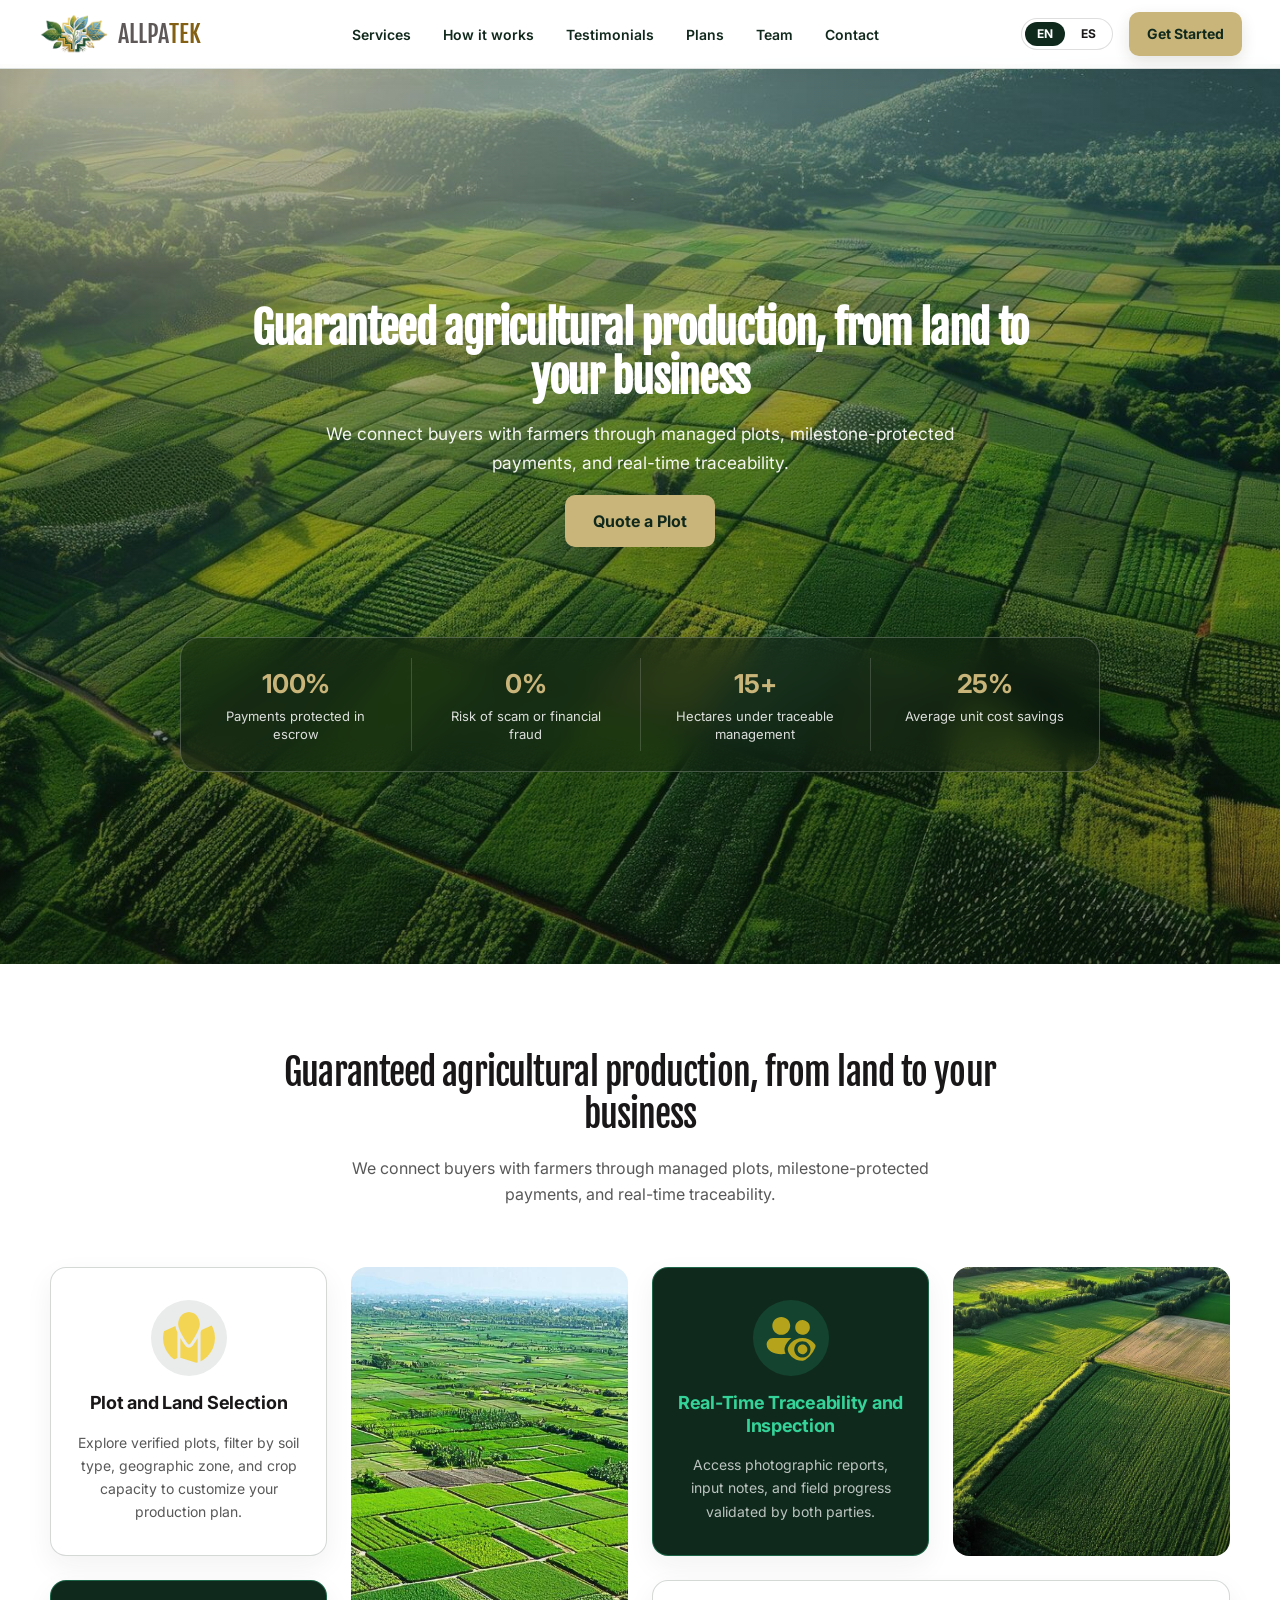
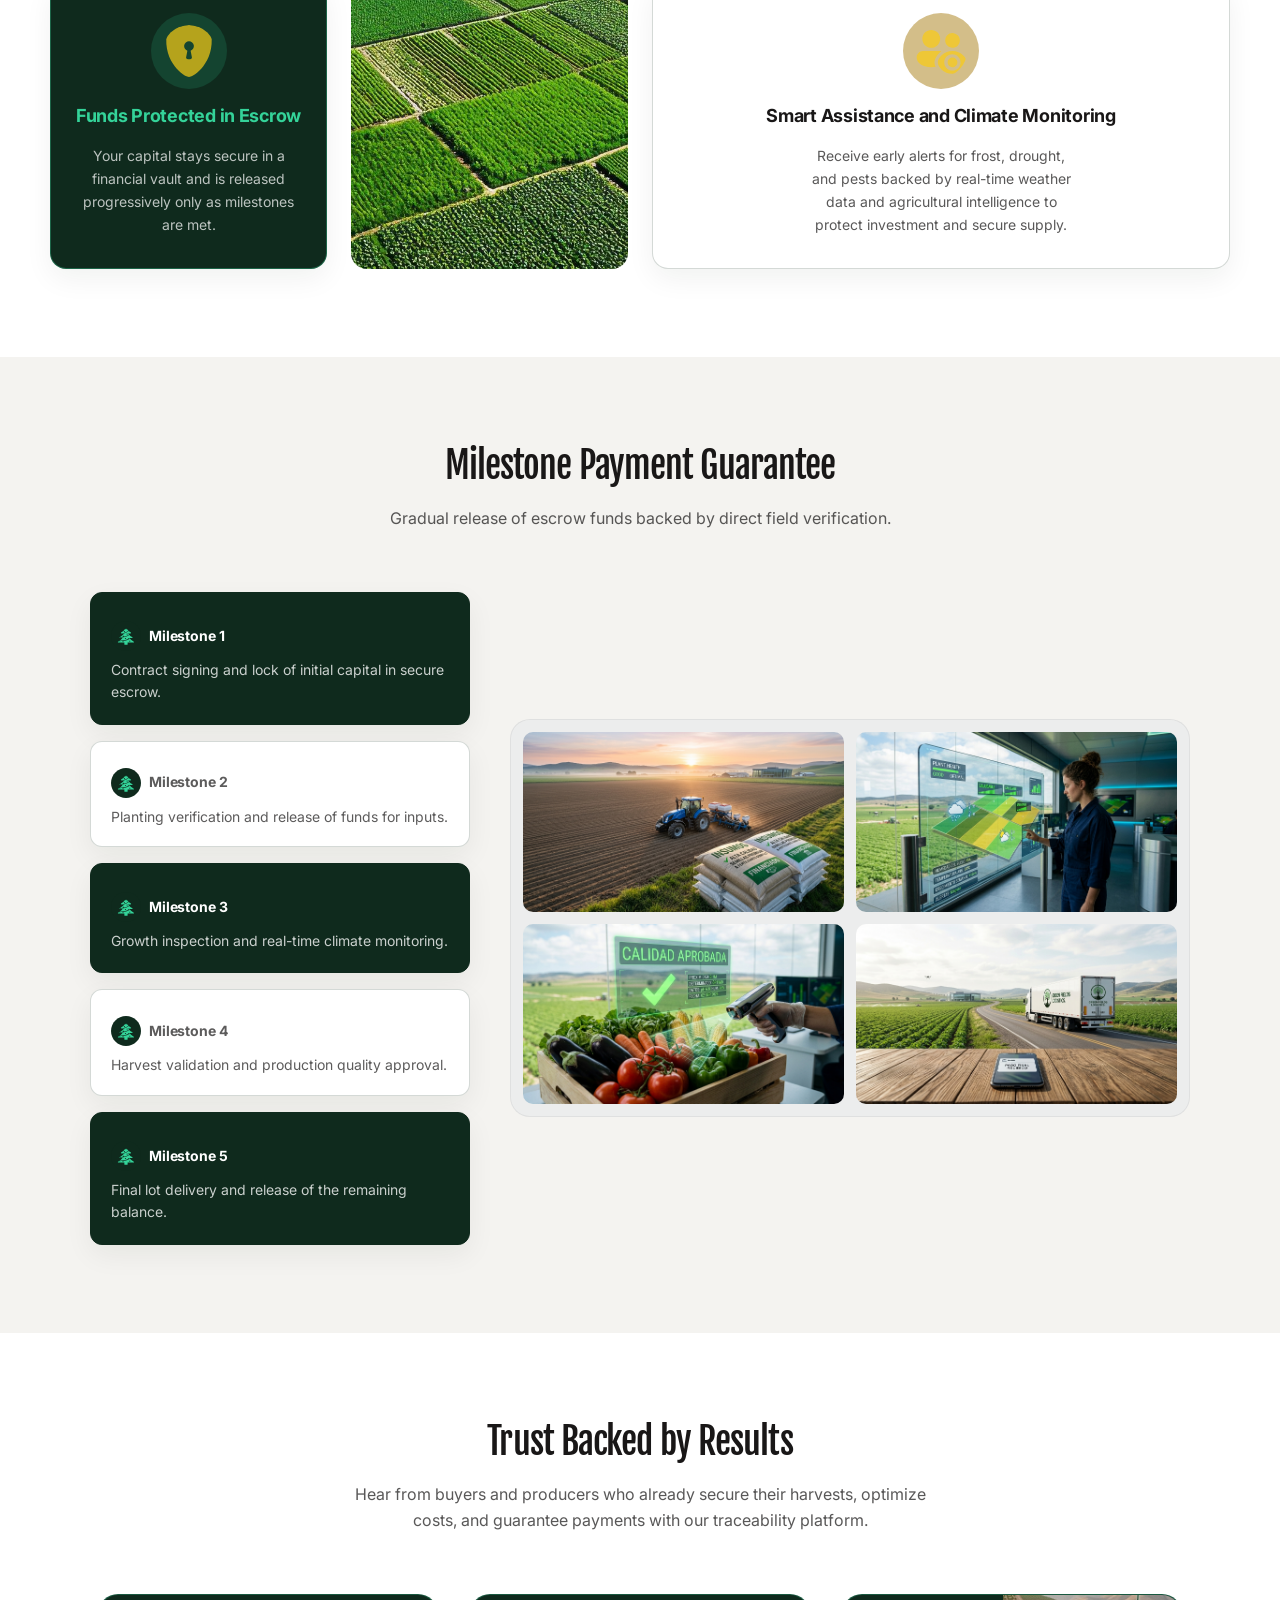
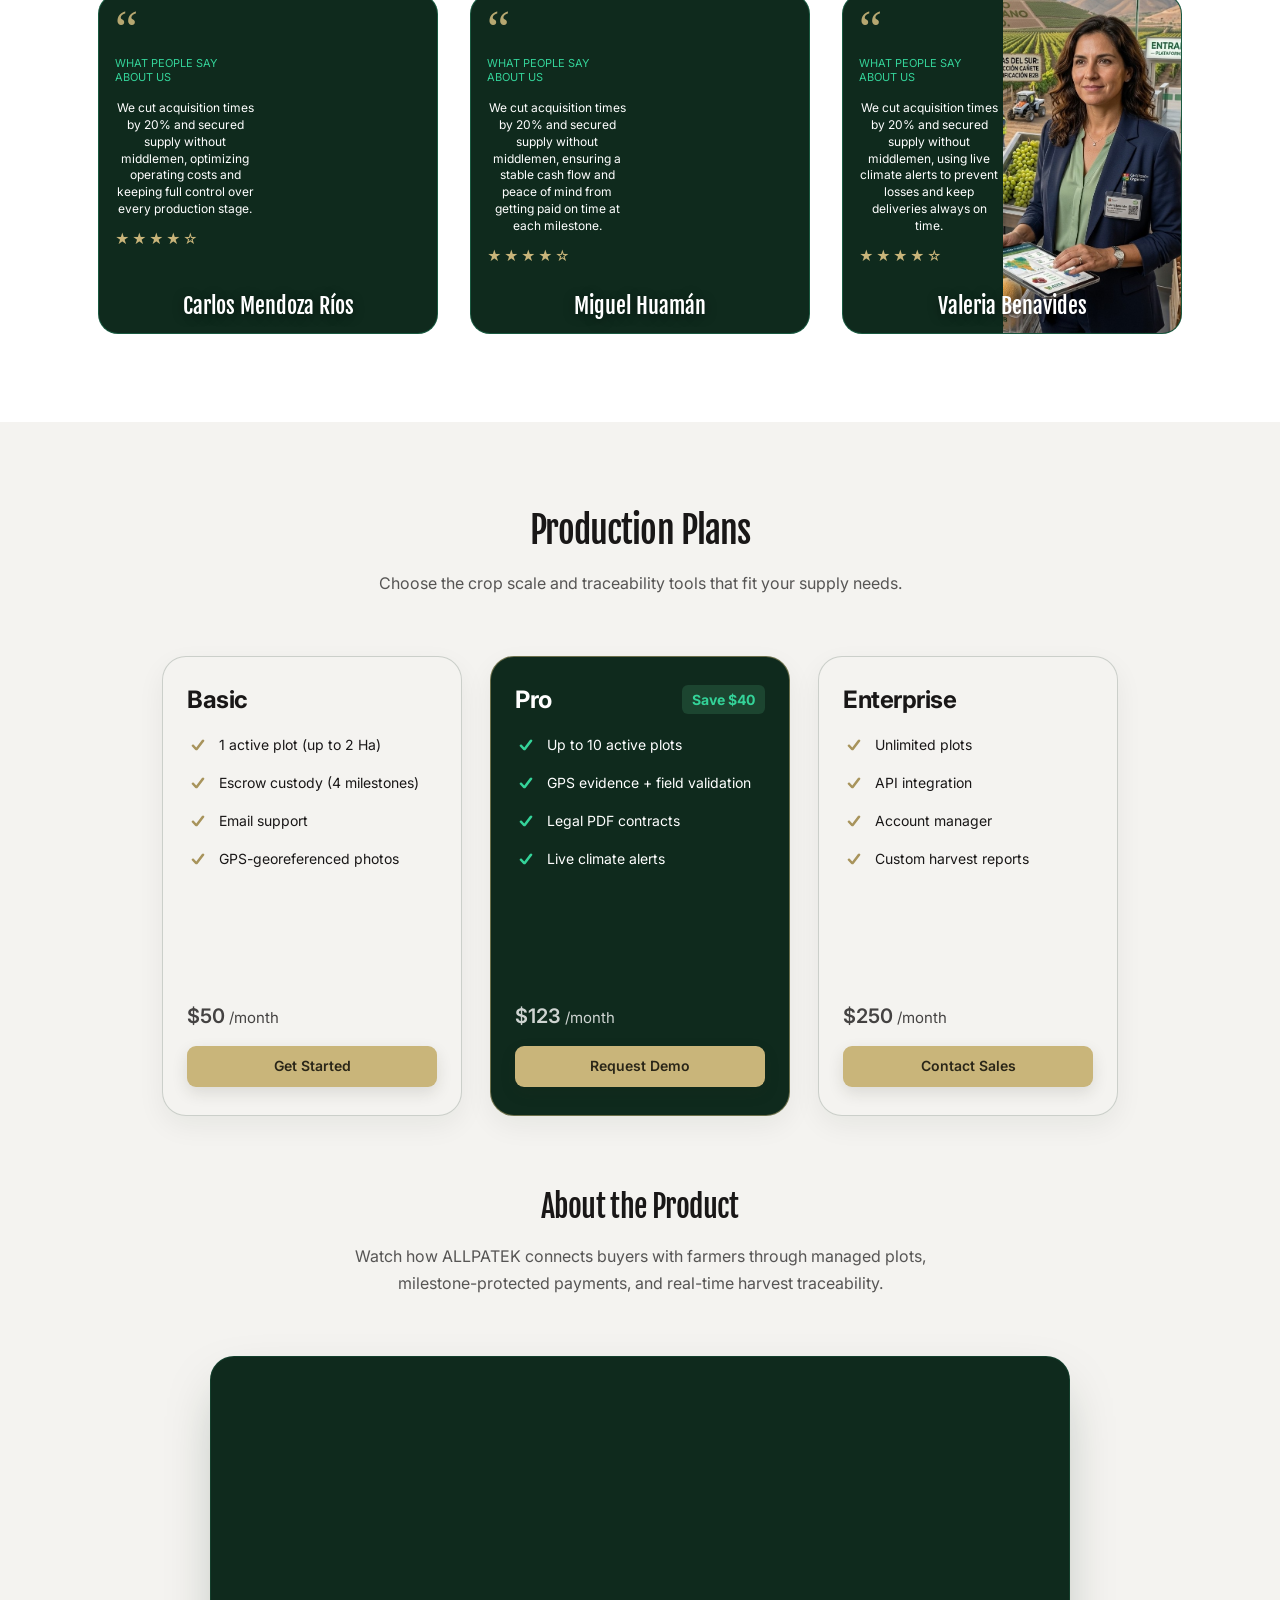
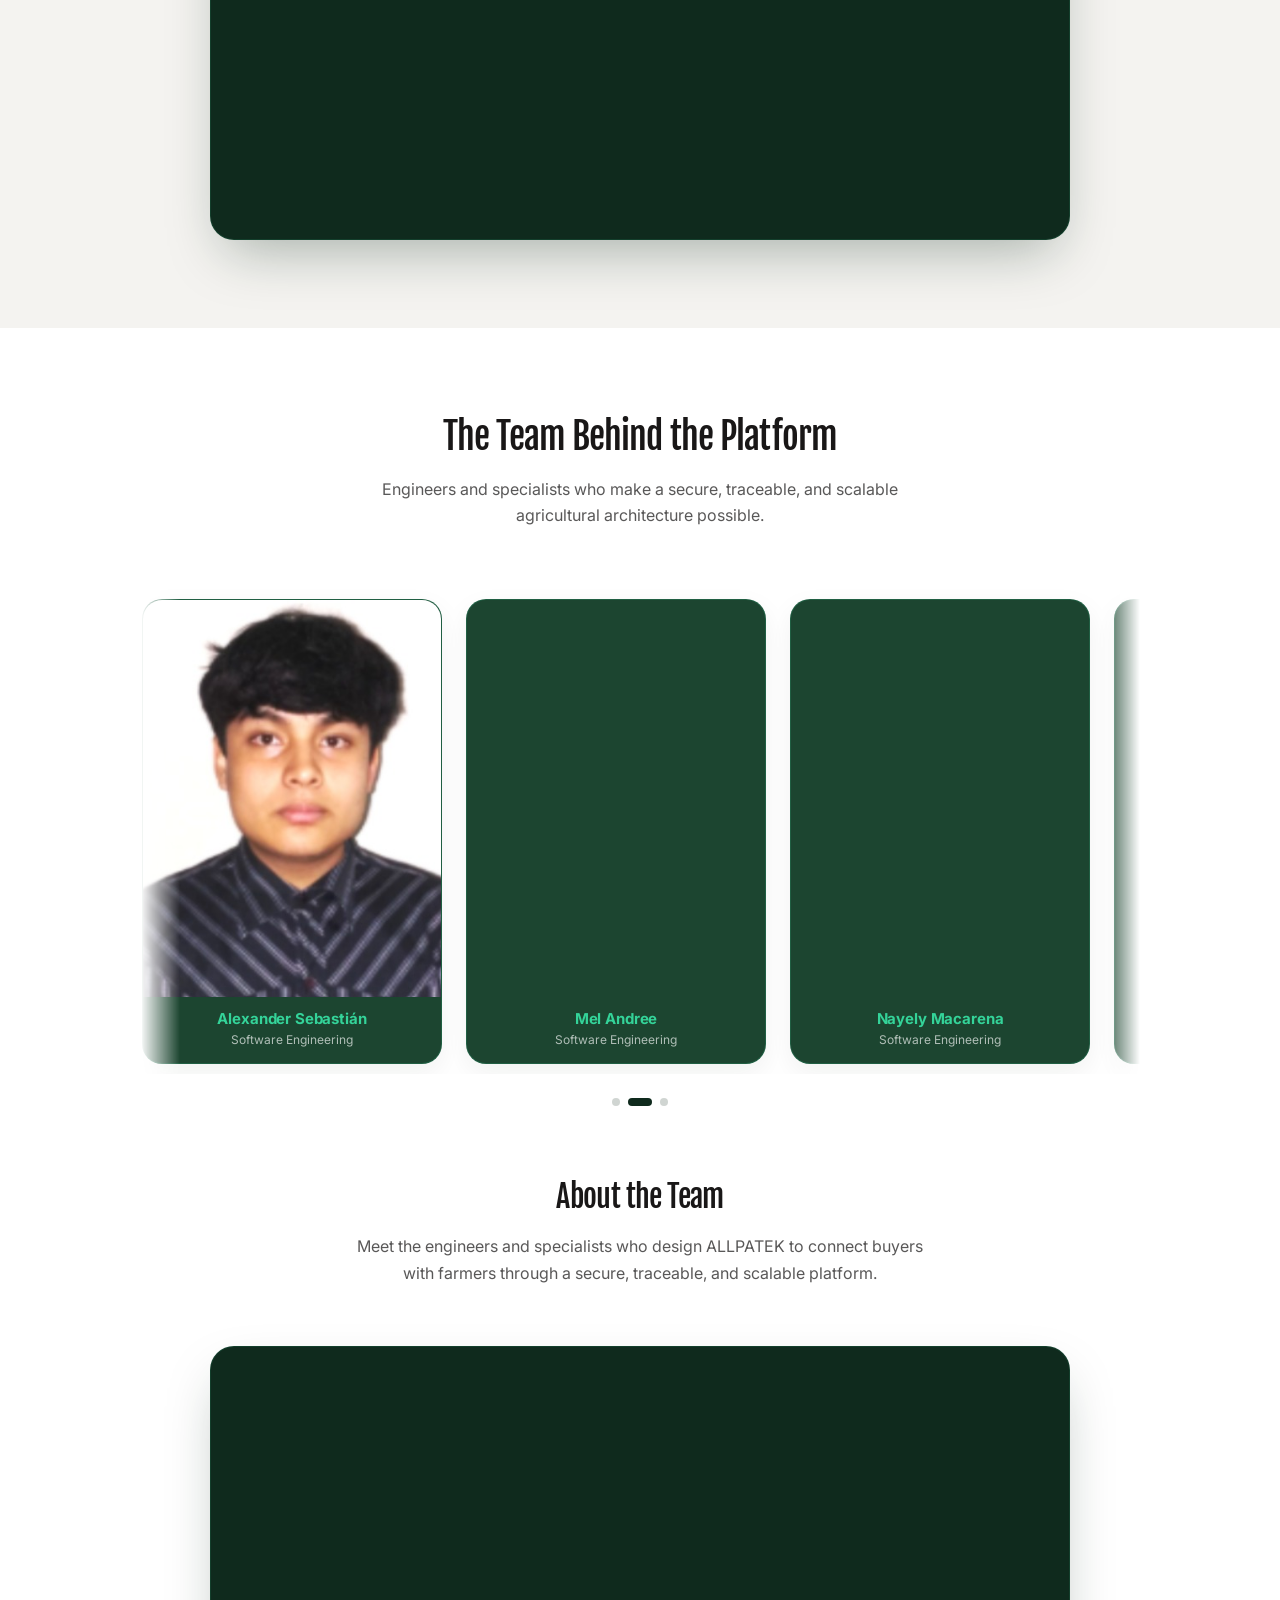
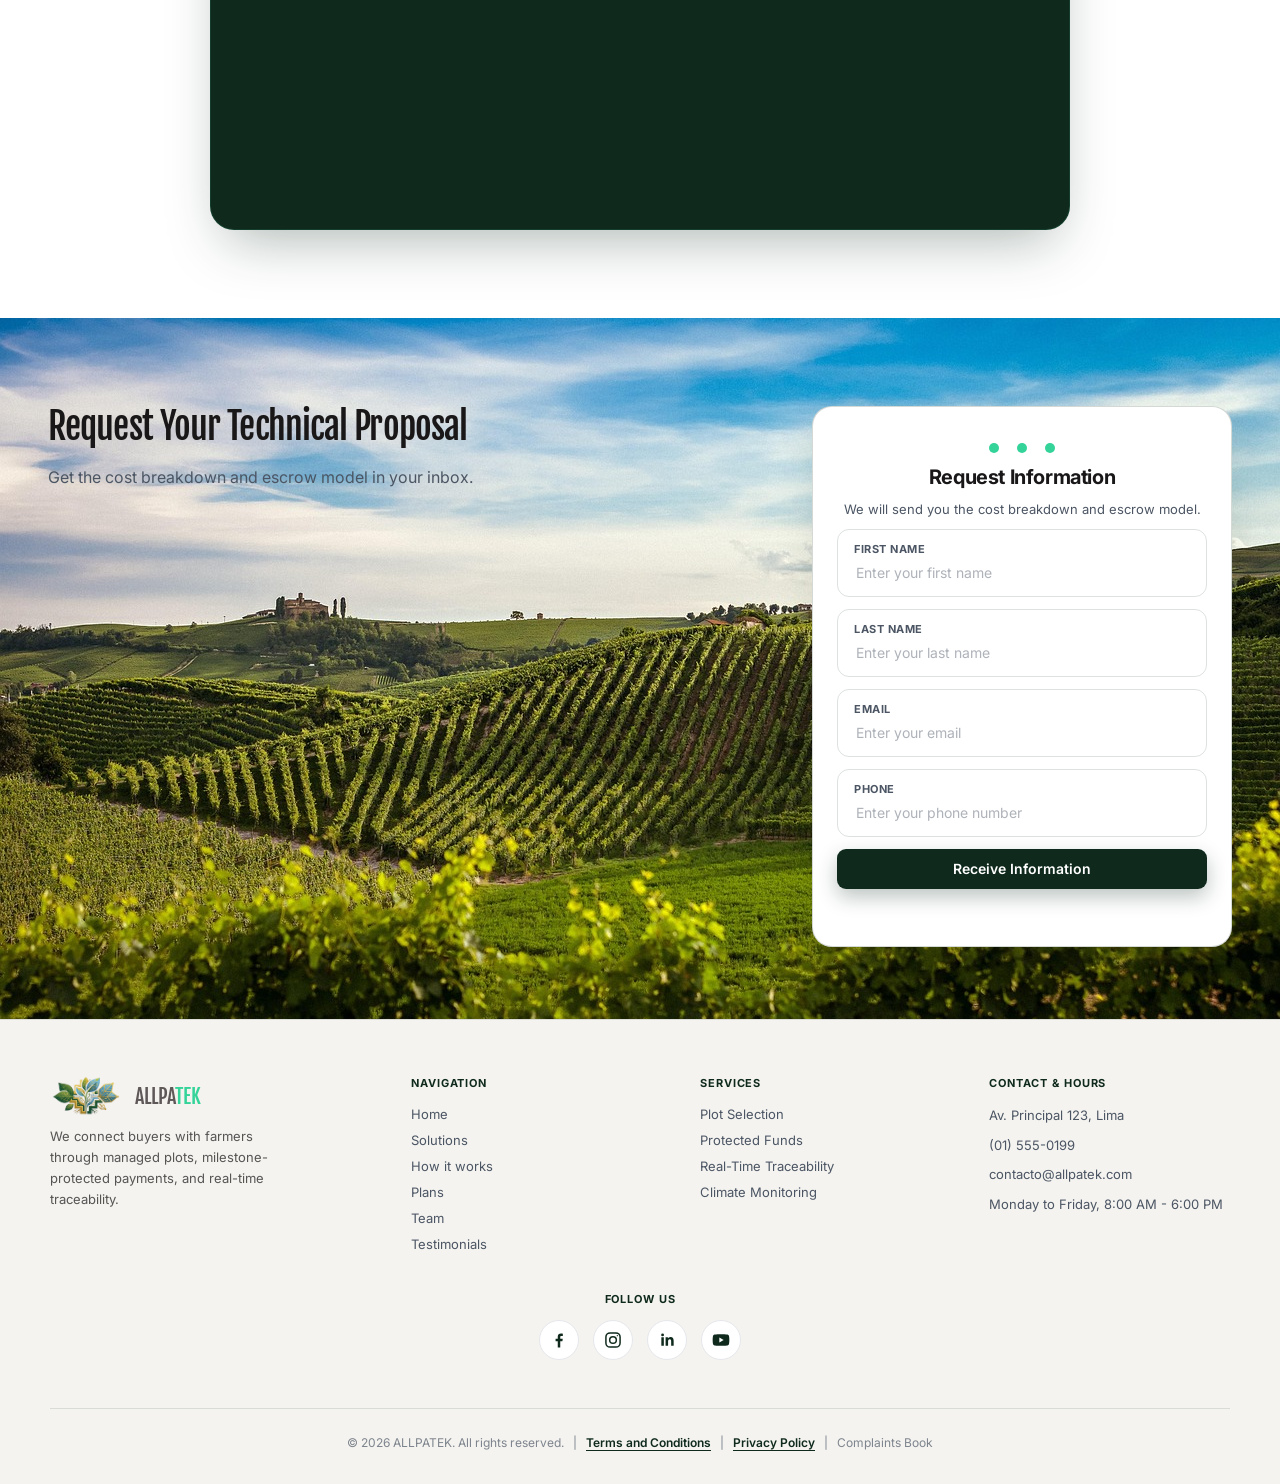
==== commit 971e027c: "fix: identify invalid contact fields and focus the first error" ====
--- a/index.html
+++ b/index.html
@@ -3,14 +3,14 @@
   <head>
     <meta charset="UTF-8" />
     <meta name="viewport" content="width=device-width, initial-scale=1.0" />
-    <meta name="description" content="{meta.description}" />
+    <meta name="description" content="ALLPATEK — Guaranteed agricultural production from land to business." data-i18n-content="meta.description" />
     <meta name="theme-color" content="#0f2a1d" />
     <meta property="og:type" content="website" />
-    <meta property="og:title" content="{meta.title}" />
-    <meta property="og:description" content="{meta.description}" />
-    <meta property="og:image" content="assets/hero.png" />
+    <meta property="og:title" content="ALLPATEK — Guaranteed agricultural production" data-i18n-content="meta.title" />
+    <meta property="og:description" content="ALLPATEK — Guaranteed agricultural production from land to business." data-i18n-content="meta.description" />
+    <meta property="og:image" content="https://upc-pre-202620-1asi0729-7753-terranova.github.io/allpatek-website/assets/hero.png" />
     <meta name="twitter:card" content="summary_large_image" />
-    <title>{meta.title}</title>
+    <title data-i18n="meta.title">ALLPATEK — Guaranteed agricultural production</title>
     <link rel="icon" href="assets/logo.png" type="image/png" />
     <link rel="preconnect" href="https://fonts.googleapis.com" />
     <link rel="preconnect" href="https://fonts.gstatic.com" crossorigin />
@@ -450,7 +450,7 @@
               />
             </label>
             <button class="btn btn--green" type="submit" data-i18n="contact.submit">Receive Information</button>
-            <p class="form__status" role="status" aria-live="polite"></p>
+            <p class="form__status" id="contact-status" role="status" aria-live="polite"></p>
           </form>
         </div>
       </section>
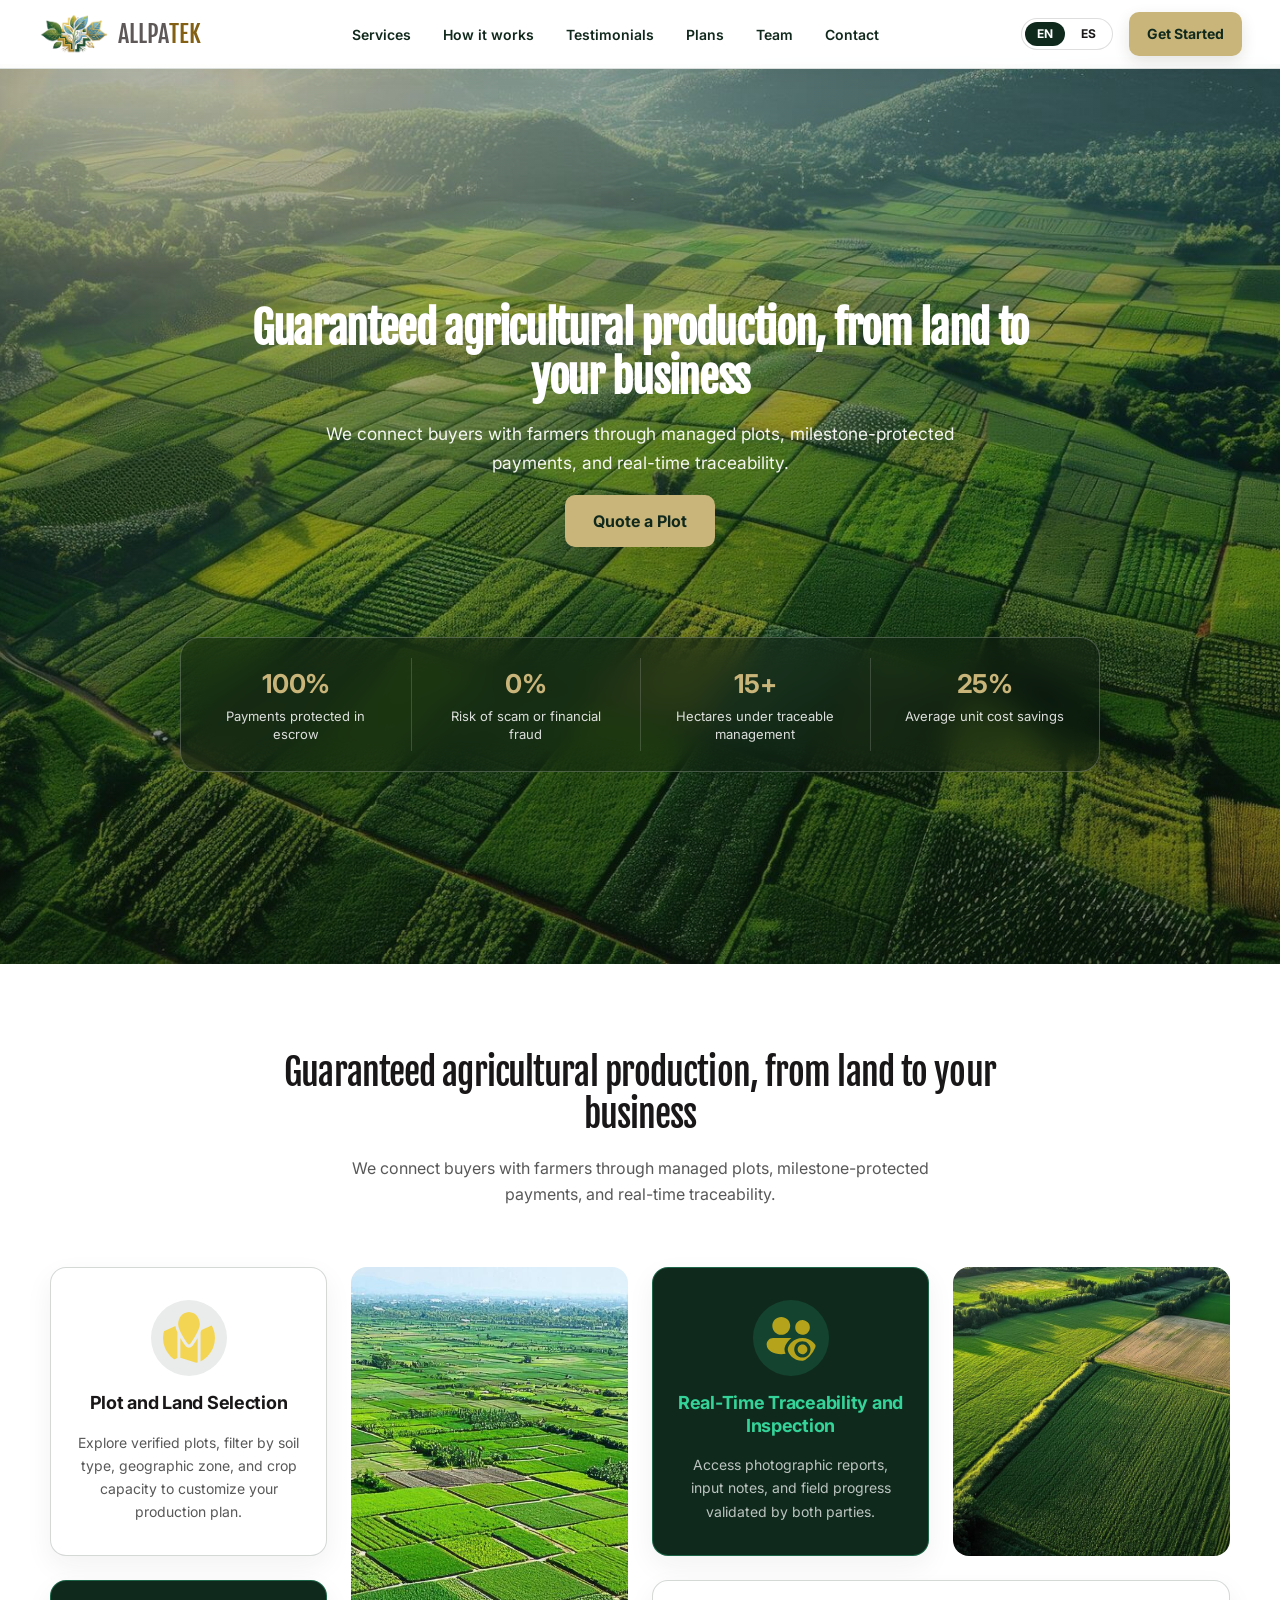
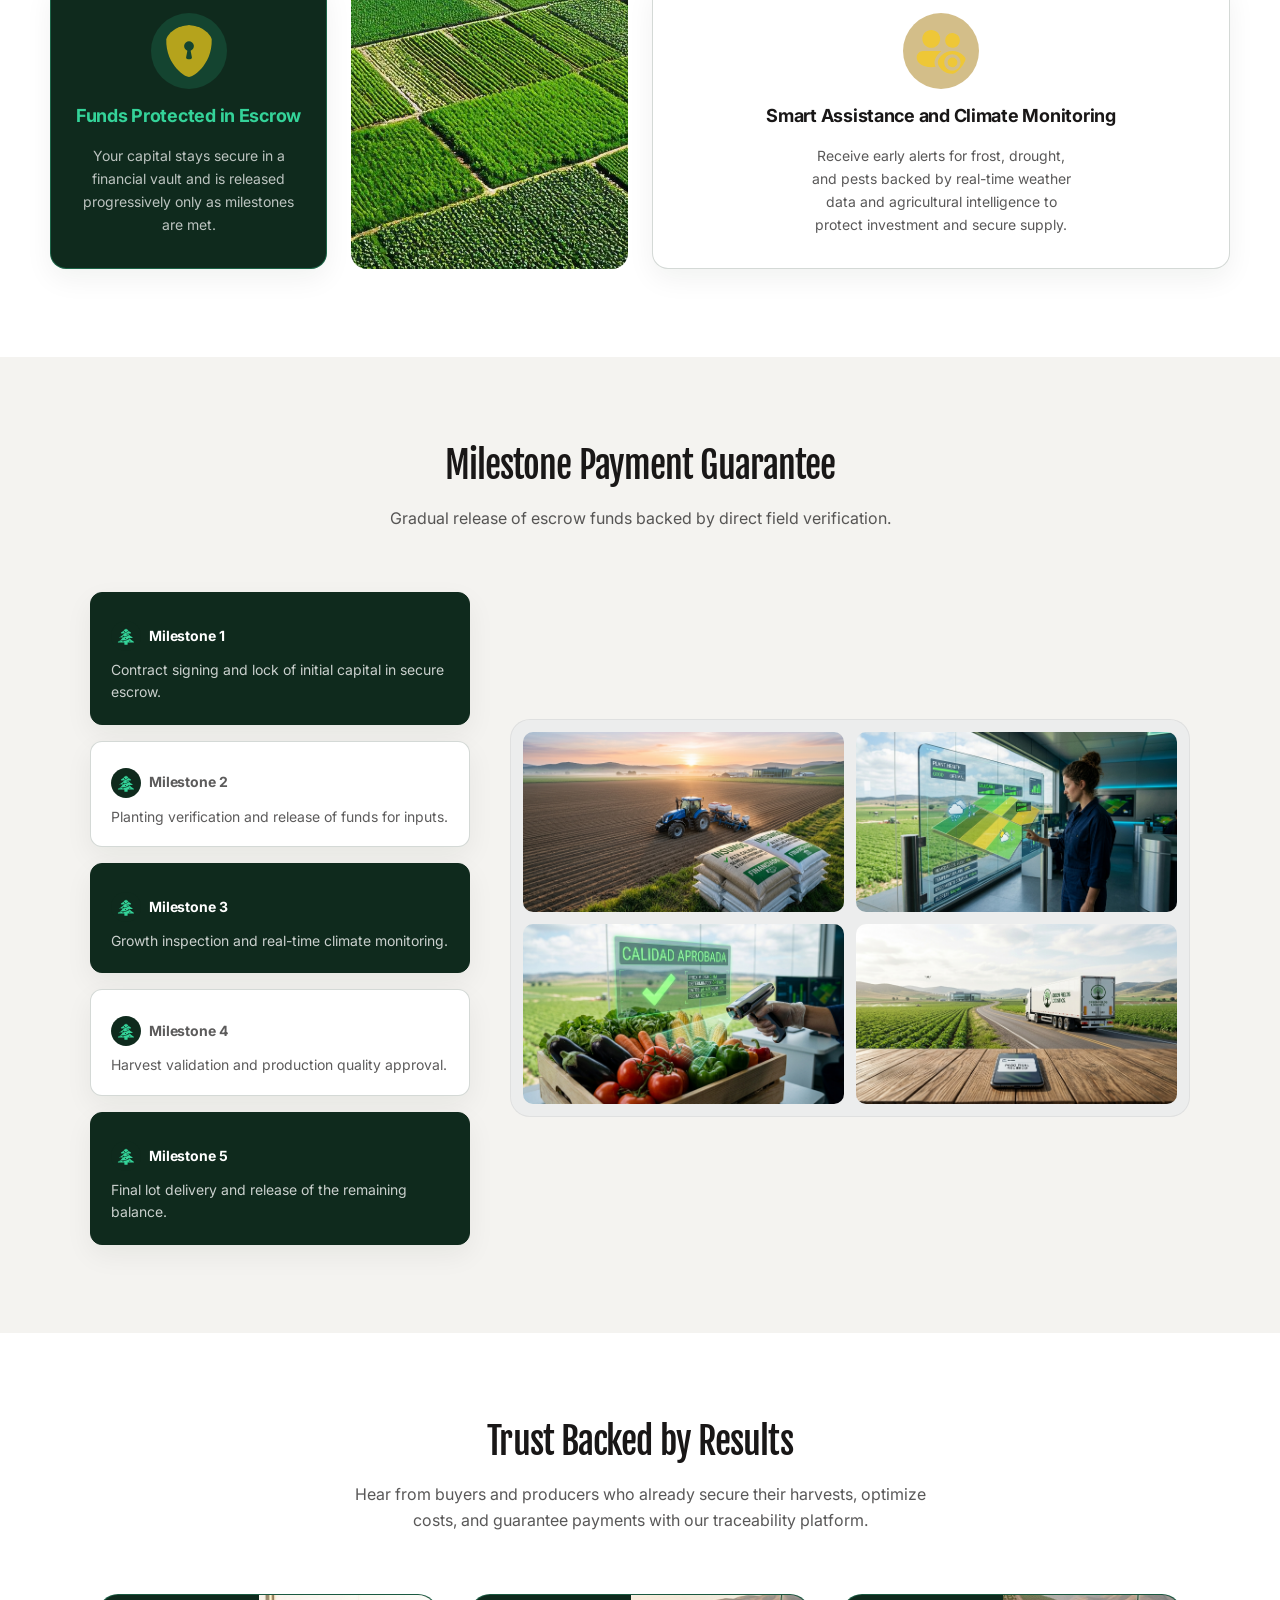
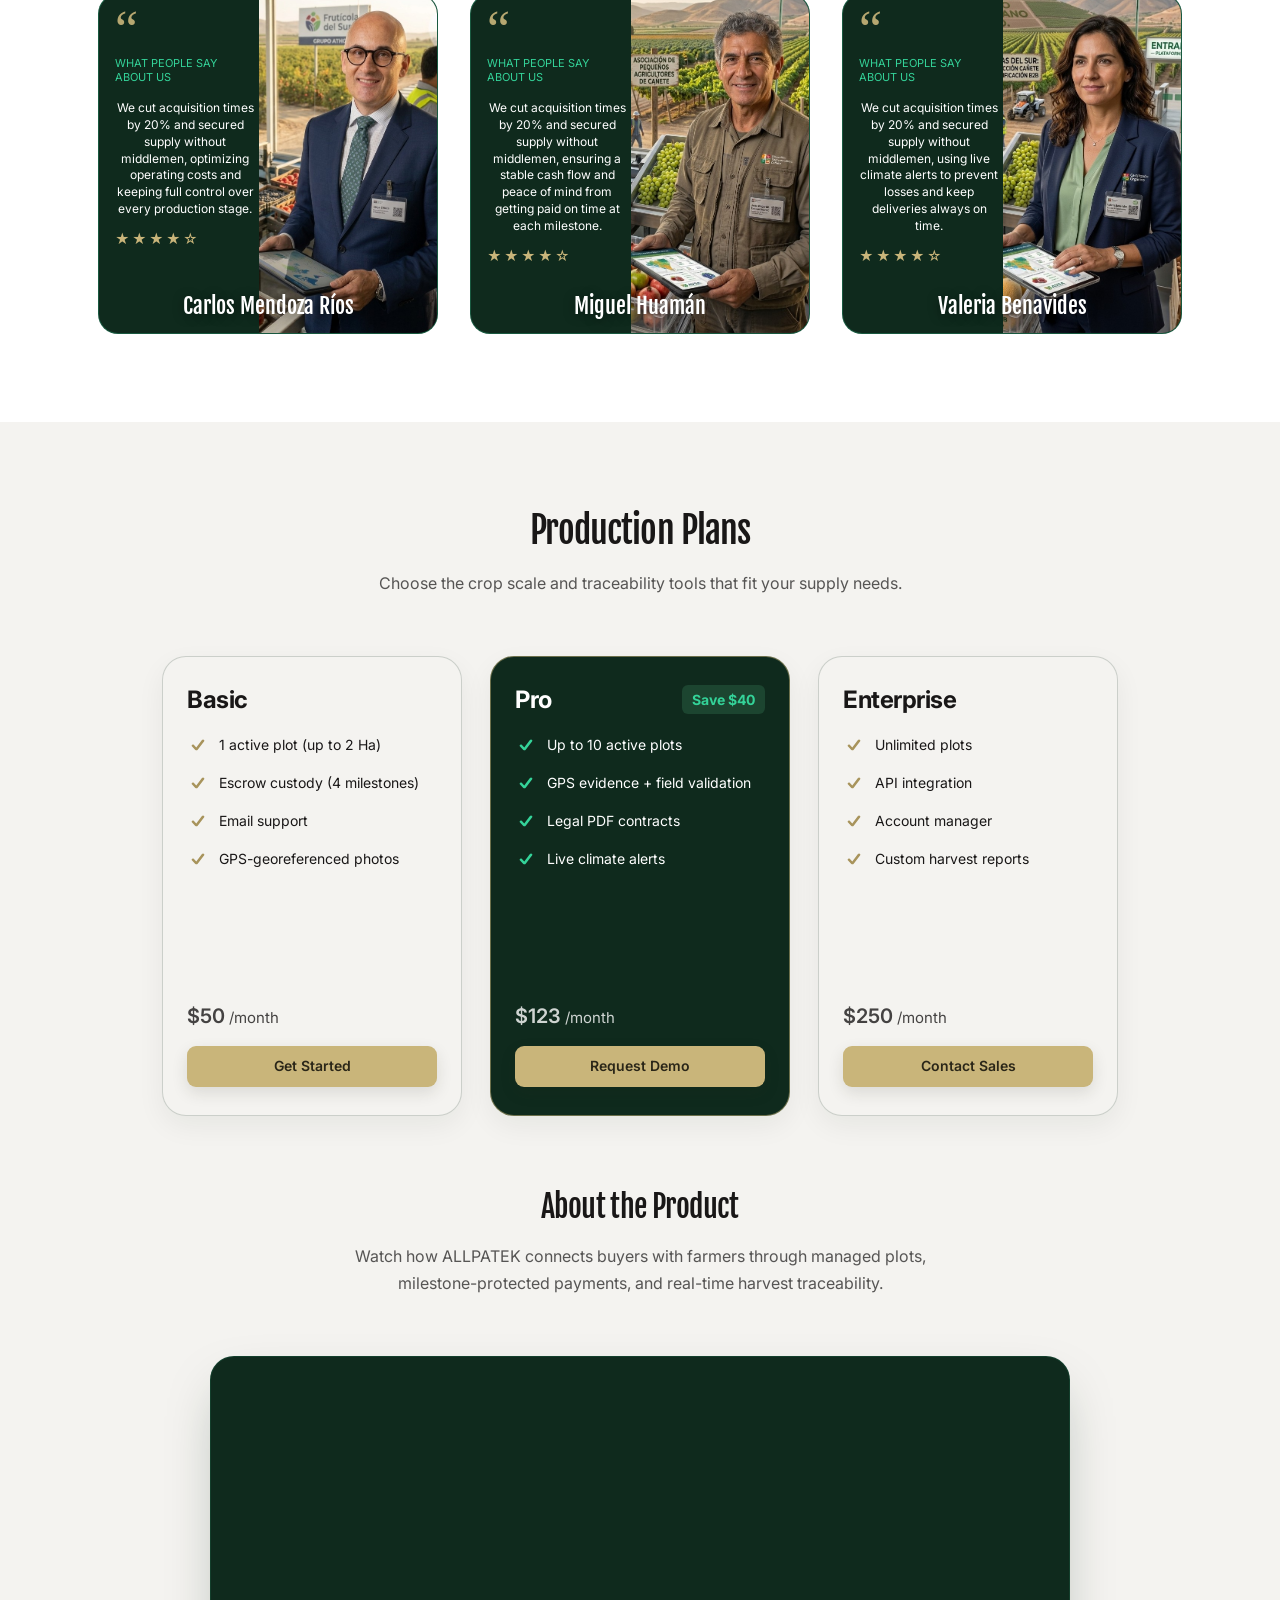
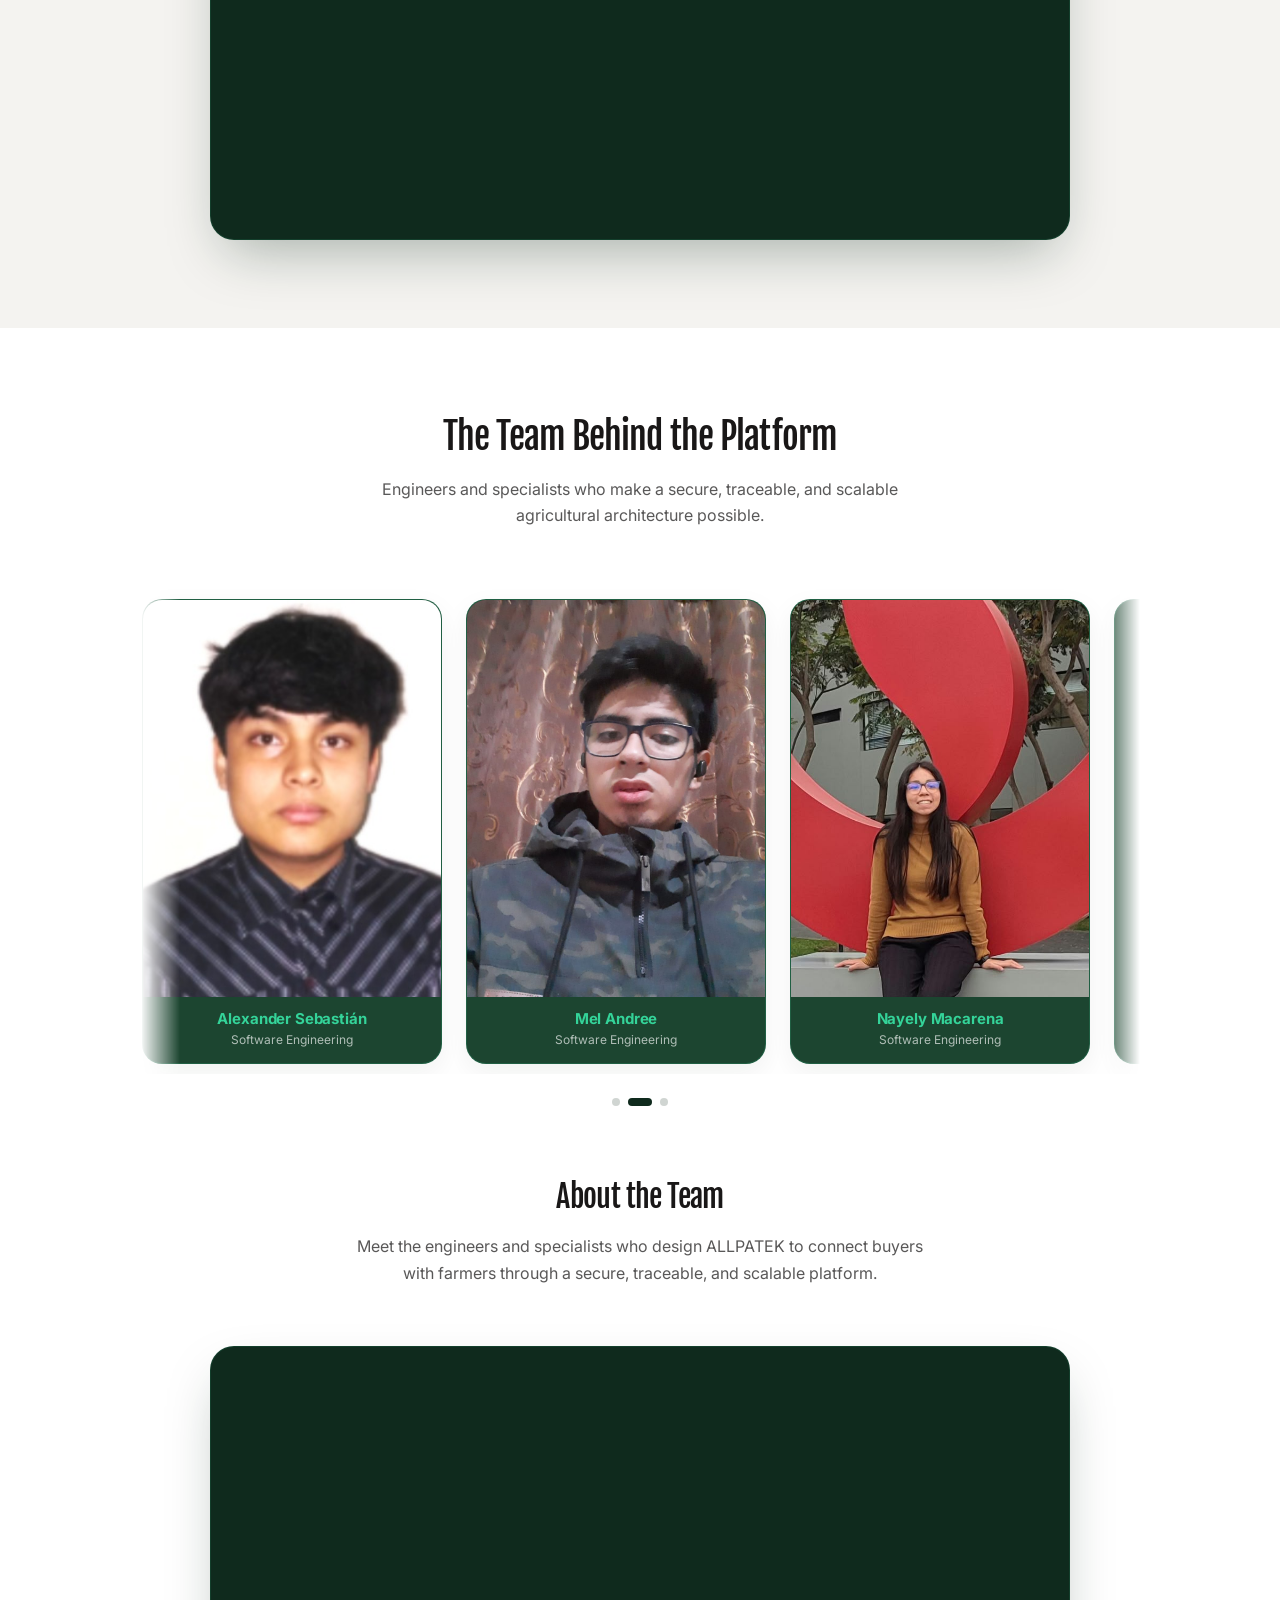
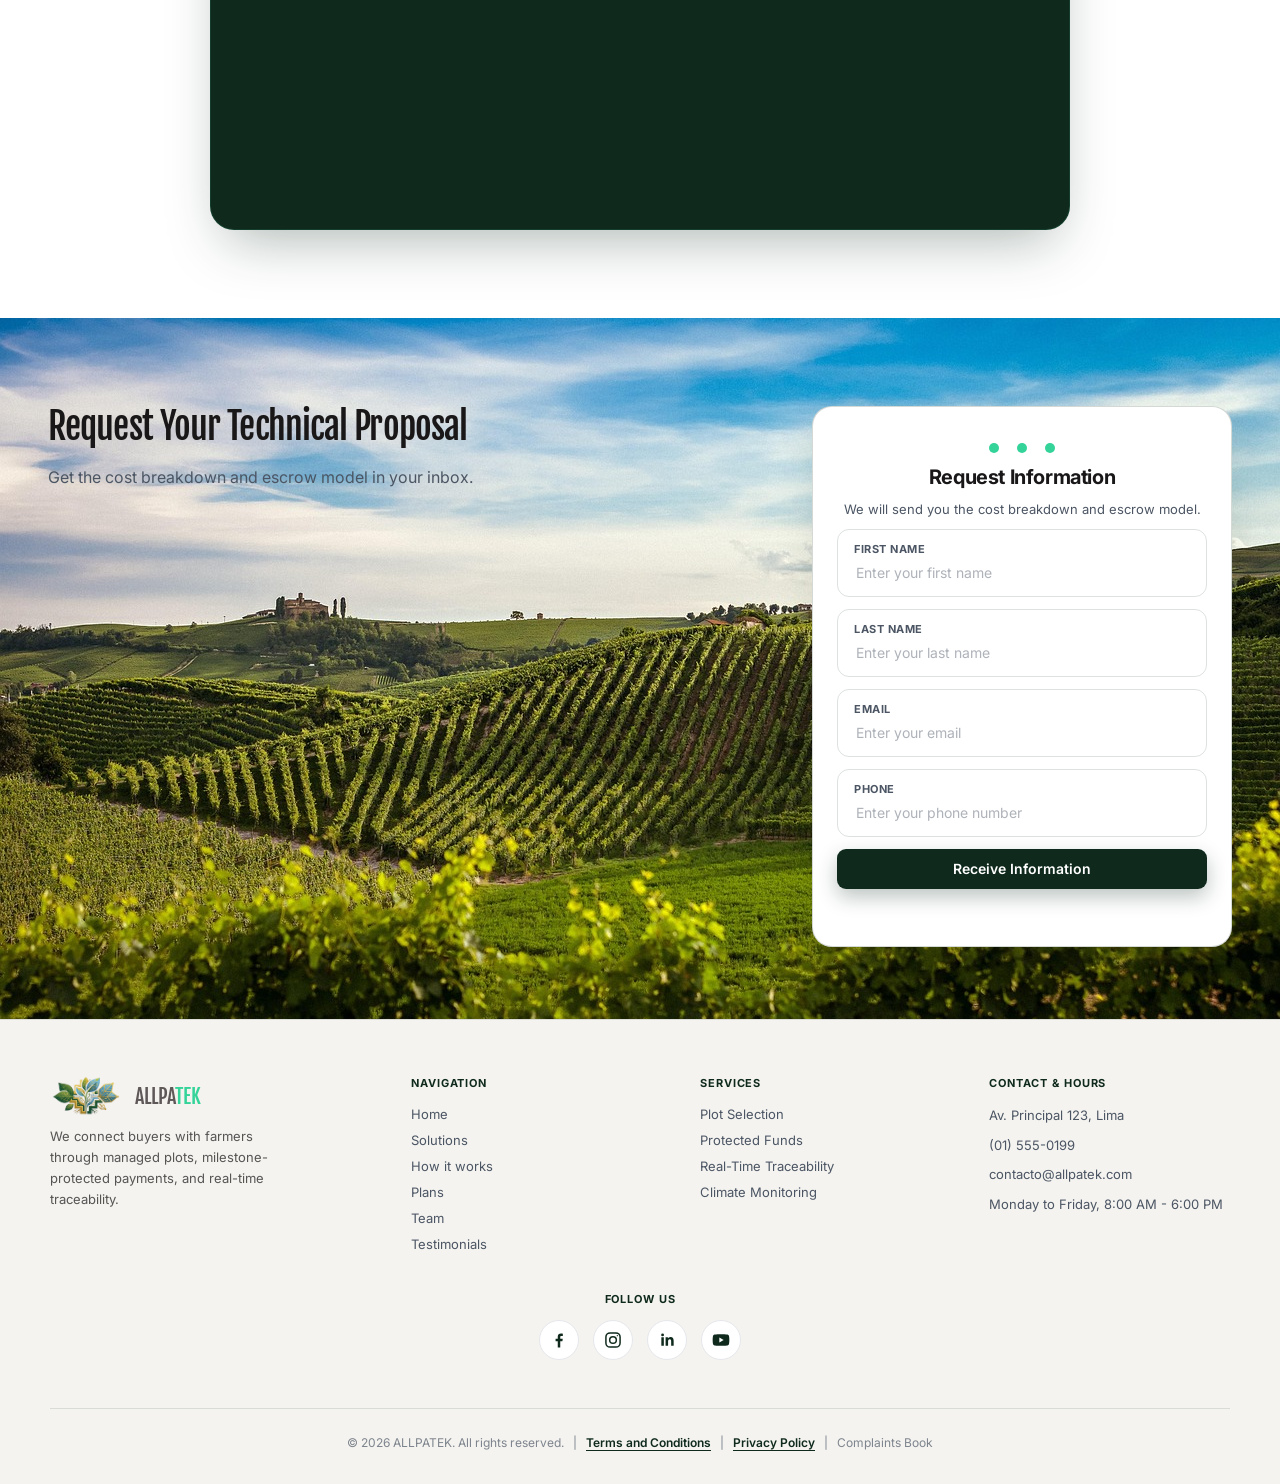
==== commit 9dd30e71: "fix: provide real page metadata and sharing image URLs" ====
--- a/index.html
+++ b/index.html
@@ -450,7 +450,7 @@
               />
             </label>
             <button class="btn btn--green" type="submit" data-i18n="contact.submit">Receive Information</button>
-            <p class="form__status" id="contact-status" role="status" aria-live="polite"></p>
+            <p class="form__status" role="status" aria-live="polite"></p>
           </form>
         </div>
       </section>
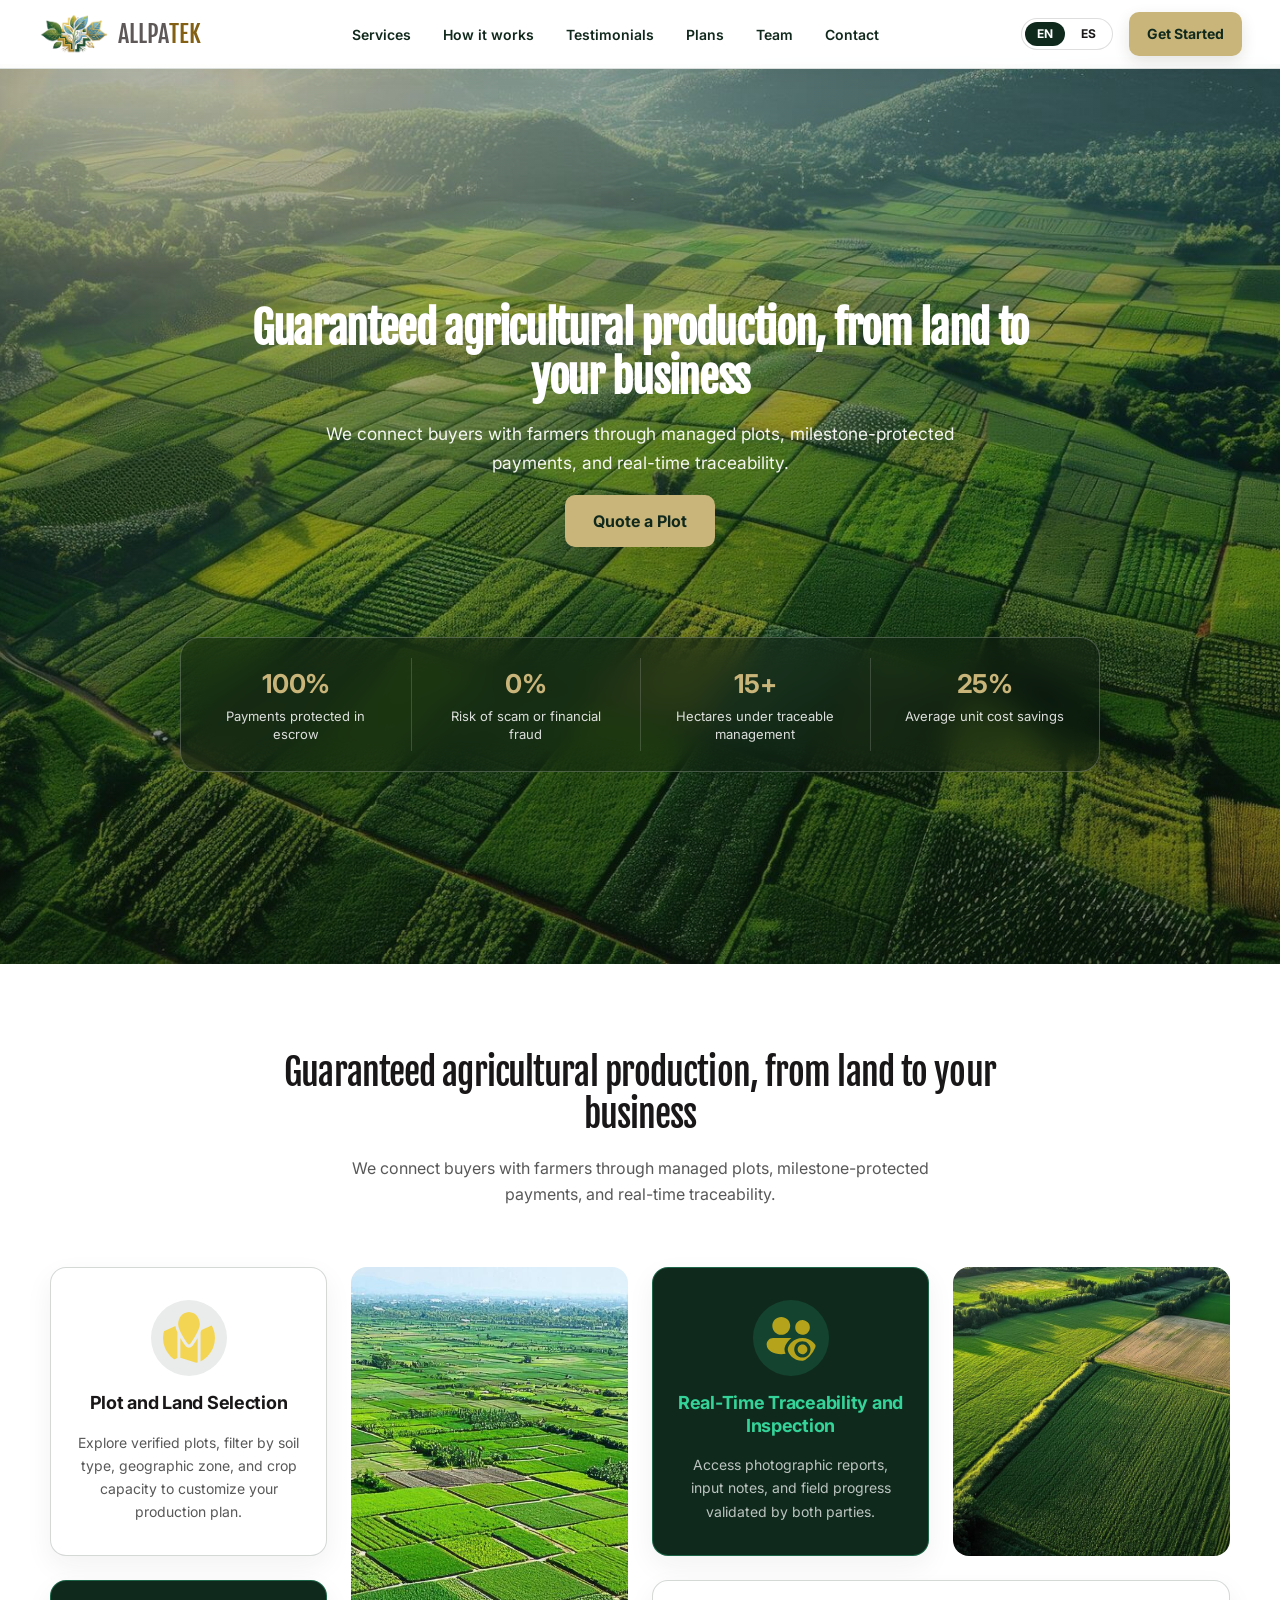
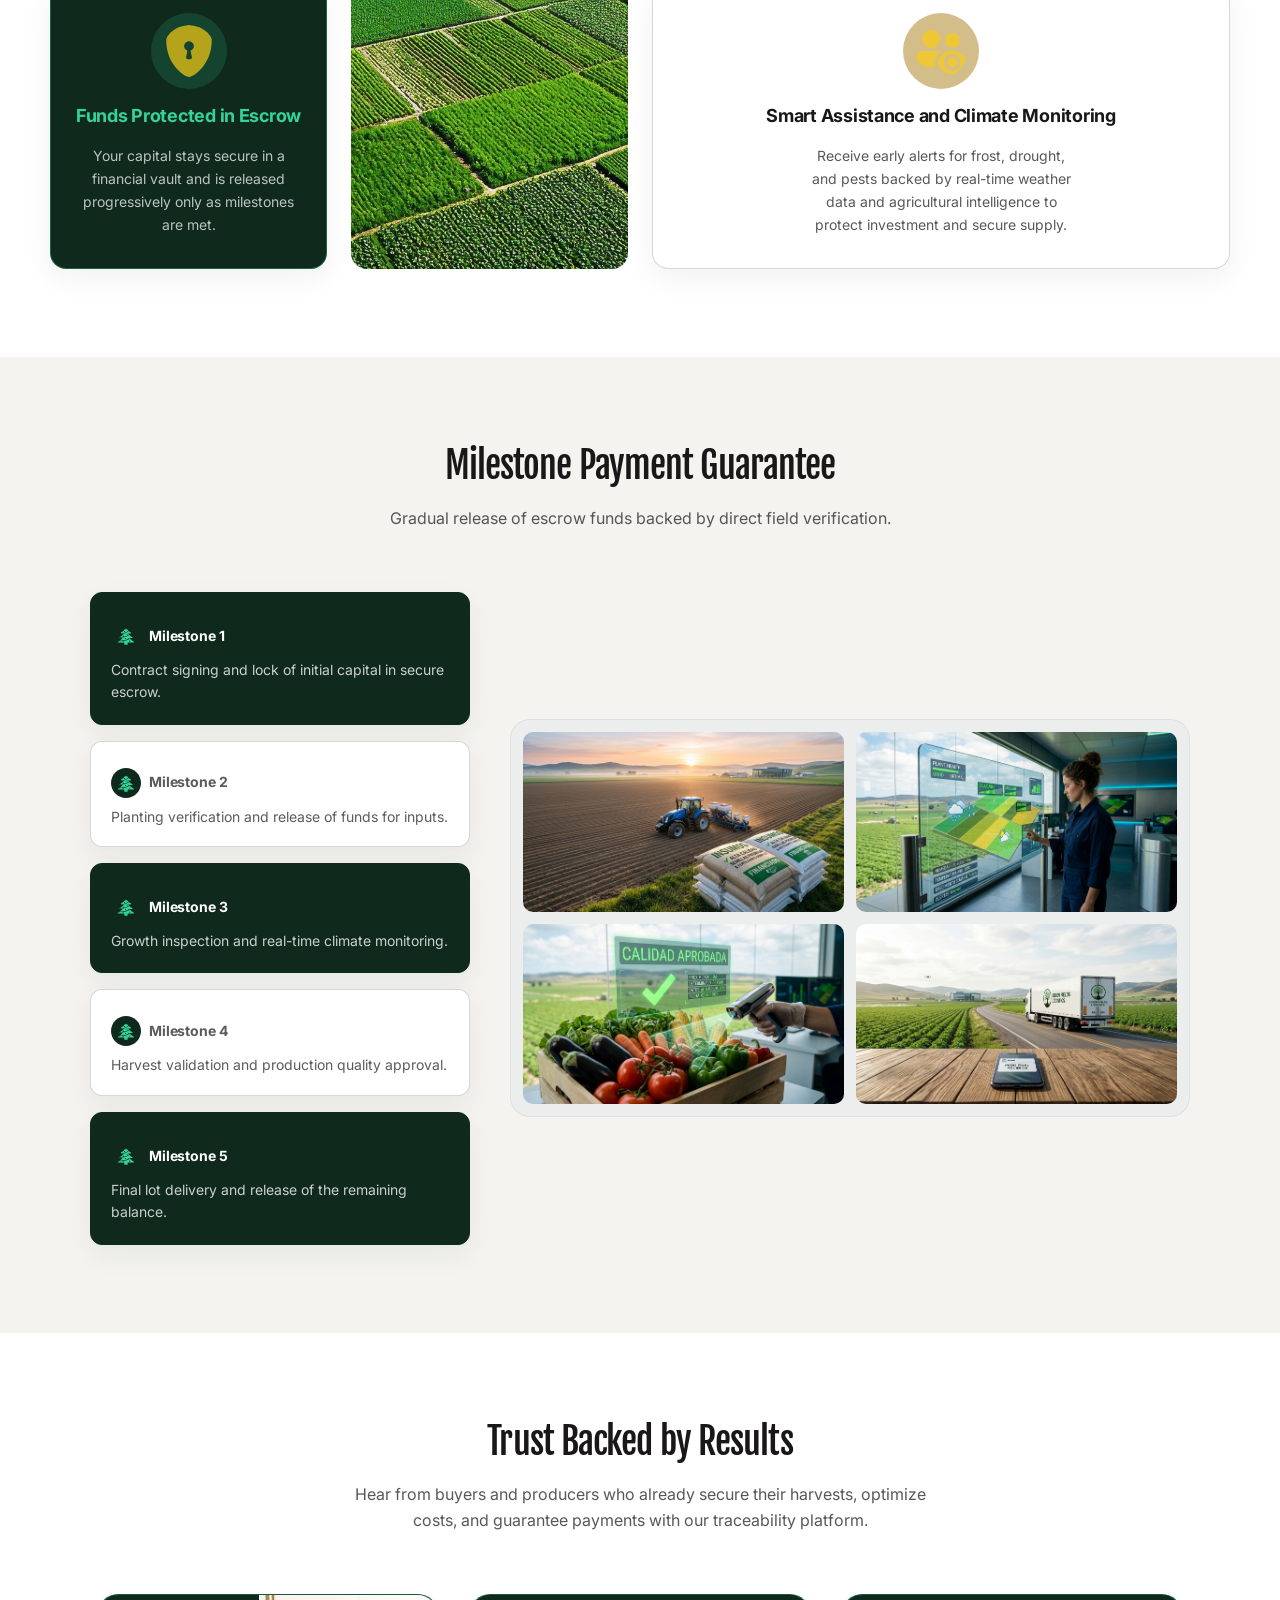
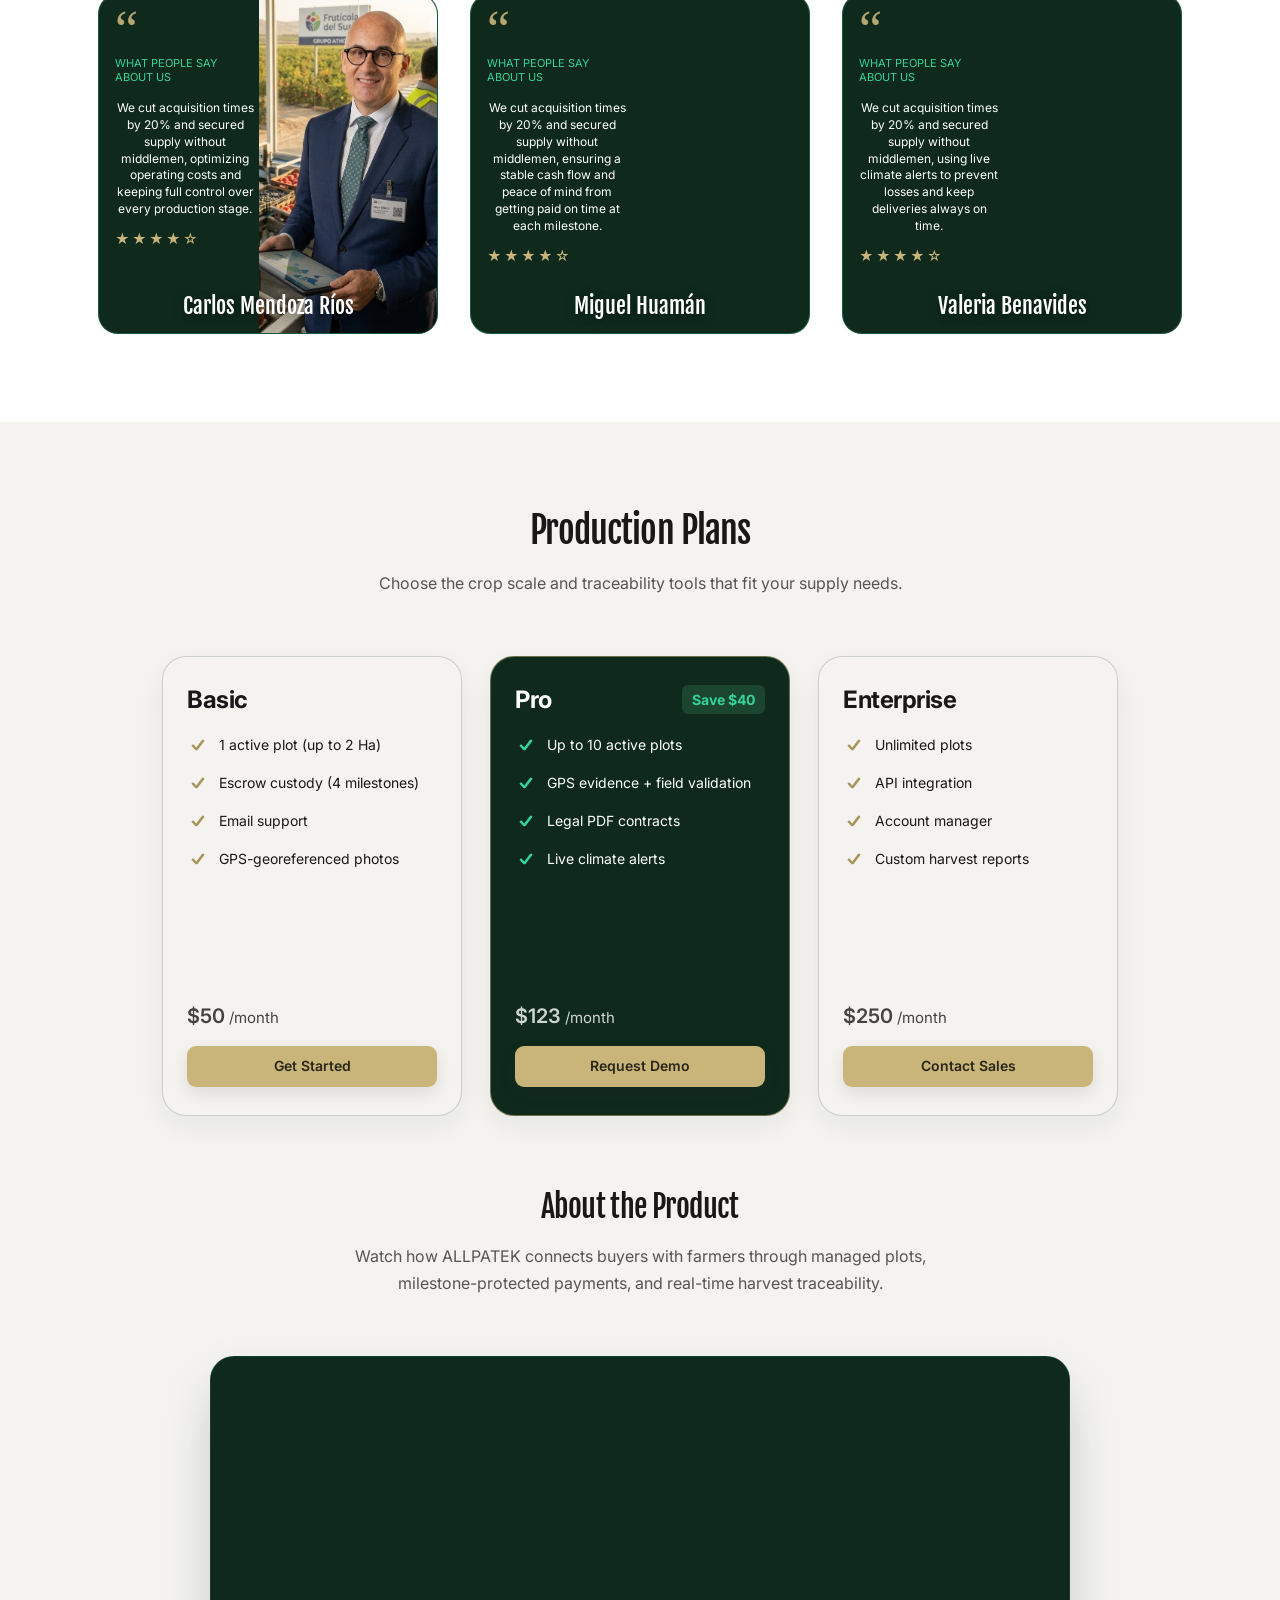
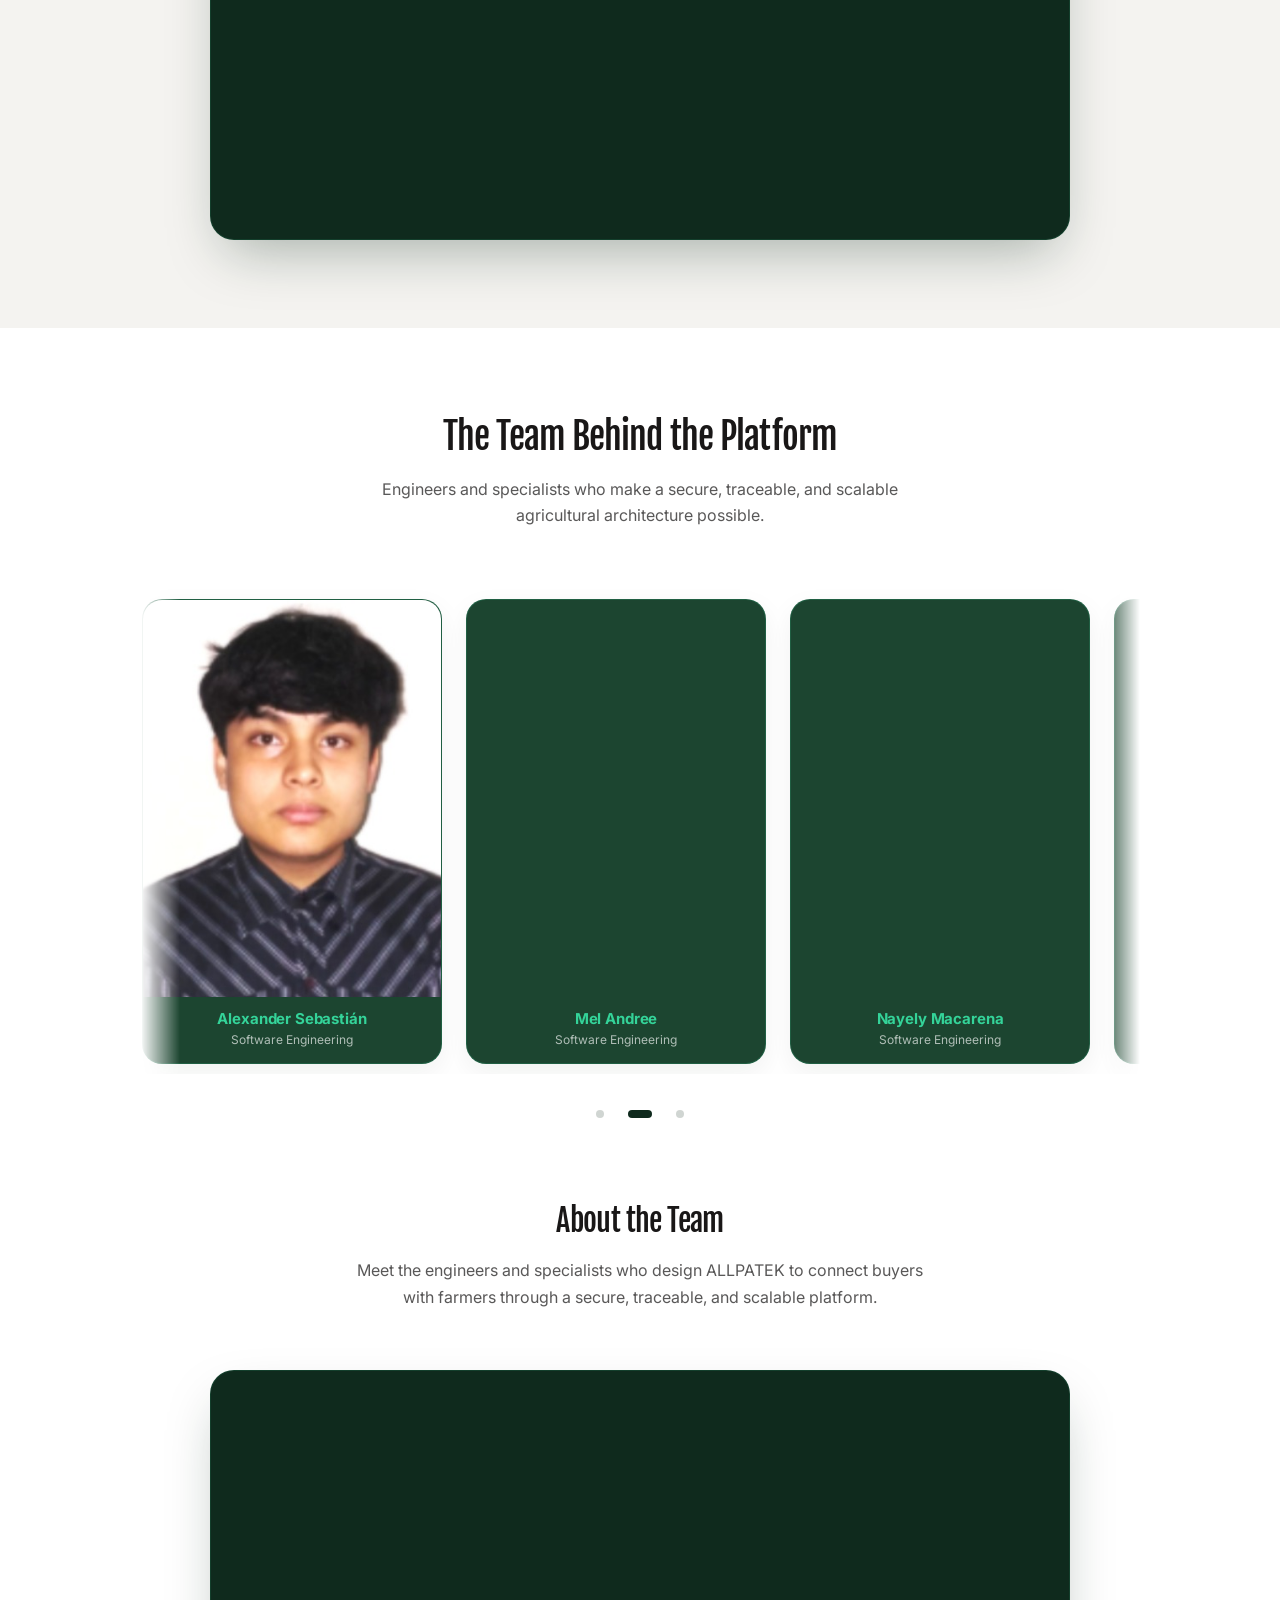
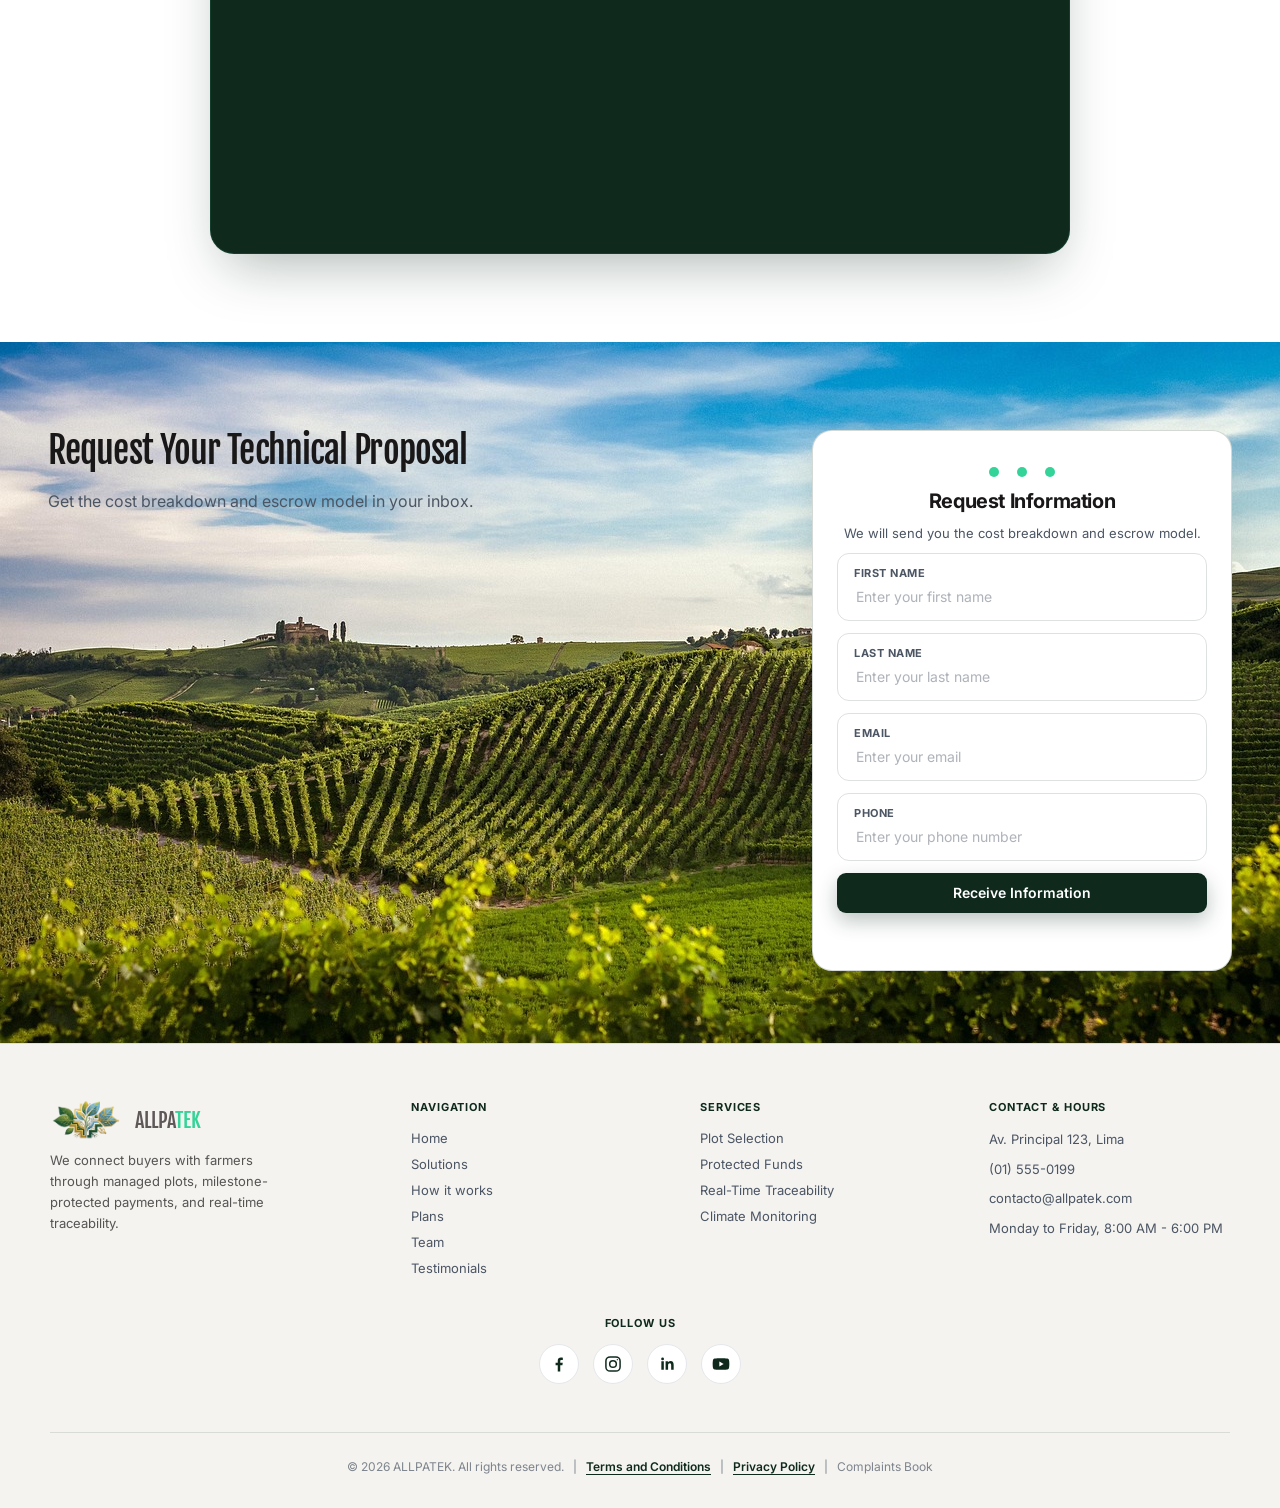
==== commit 6b294076: "Merge branch 'feature/report-corrections' into develop" ====
--- a/index.html
+++ b/index.html
@@ -450,7 +450,7 @@
               />
             </label>
             <button class="btn btn--green" type="submit" data-i18n="contact.submit">Receive Information</button>
-            <p class="form__status" role="status" aria-live="polite"></p>
+            <p class="form__status" id="contact-status" role="status" aria-live="polite"></p>
           </form>
         </div>
       </section>
--- a/styles.css
+++ b/styles.css
@@ -1031,23 +1031,33 @@
 }
 
 .team-dot {
-  width: 8px;
-  height: 8px;
+  display: grid;
+  place-items: center;
+  width: 32px;
+  height: 32px;
   padding: 0;
   border: none;
   border-radius: 50%;
+  background: transparent;
+  cursor: pointer;
+}
+
+.team-dot::before {
+  content: "";
+  width: 8px;
+  height: 8px;
+  border-radius: 50%;
   background: rgba(20, 45, 28, 0.2);
-  cursor: pointer;
-  transition: background 0.25s, transform 0.25s var(--ease-spring), width 0.25s;
-}
-
-.team-dot.is-active {
+  transition: background 0.25s, width 0.25s;
+}
+
+.team-dot.is-active::before {
   background: var(--green);
   width: 24px;
   border-radius: 999px;
 }
 
-.team-dot:hover:not(.is-active) {
+.team-dot:hover:not(.is-active)::before {
   background: rgba(20, 45, 28, 0.4);
 }
 
@@ -1518,12 +1528,20 @@
     display: inline-flex;
   }
 
-  .nav__cta {
+  .nav .nav__cta {
     display: none;
+    order: 4;
+    width: 100%;
+  }
+
+  .nav.is-open .nav__cta {
+    display: inline-flex;
   }
 
   .nav__links {
     display: none;
+    order: 3;
+    flex: 0 0 100%;
     width: 100%;
     flex-direction: column;
   }
@@ -1641,6 +1659,7 @@
   }
 
   .team-track,
+  .team-dot::before,
   .card,
   .plan,
   .member,
@@ -1652,6 +1671,17 @@
   }
 }
 
+.coming__back {
+  color: var(--cream);
+  text-decoration: underline;
+  text-underline-offset: 4px;
+}
+
+.coming__back:focus-visible {
+  outline: 2px solid var(--mint);
+  outline-offset: 4px;
+}
+
 .team-carousel:focus-visible {
   outline: 2px solid var(--mint);
   outline-offset: 6px;
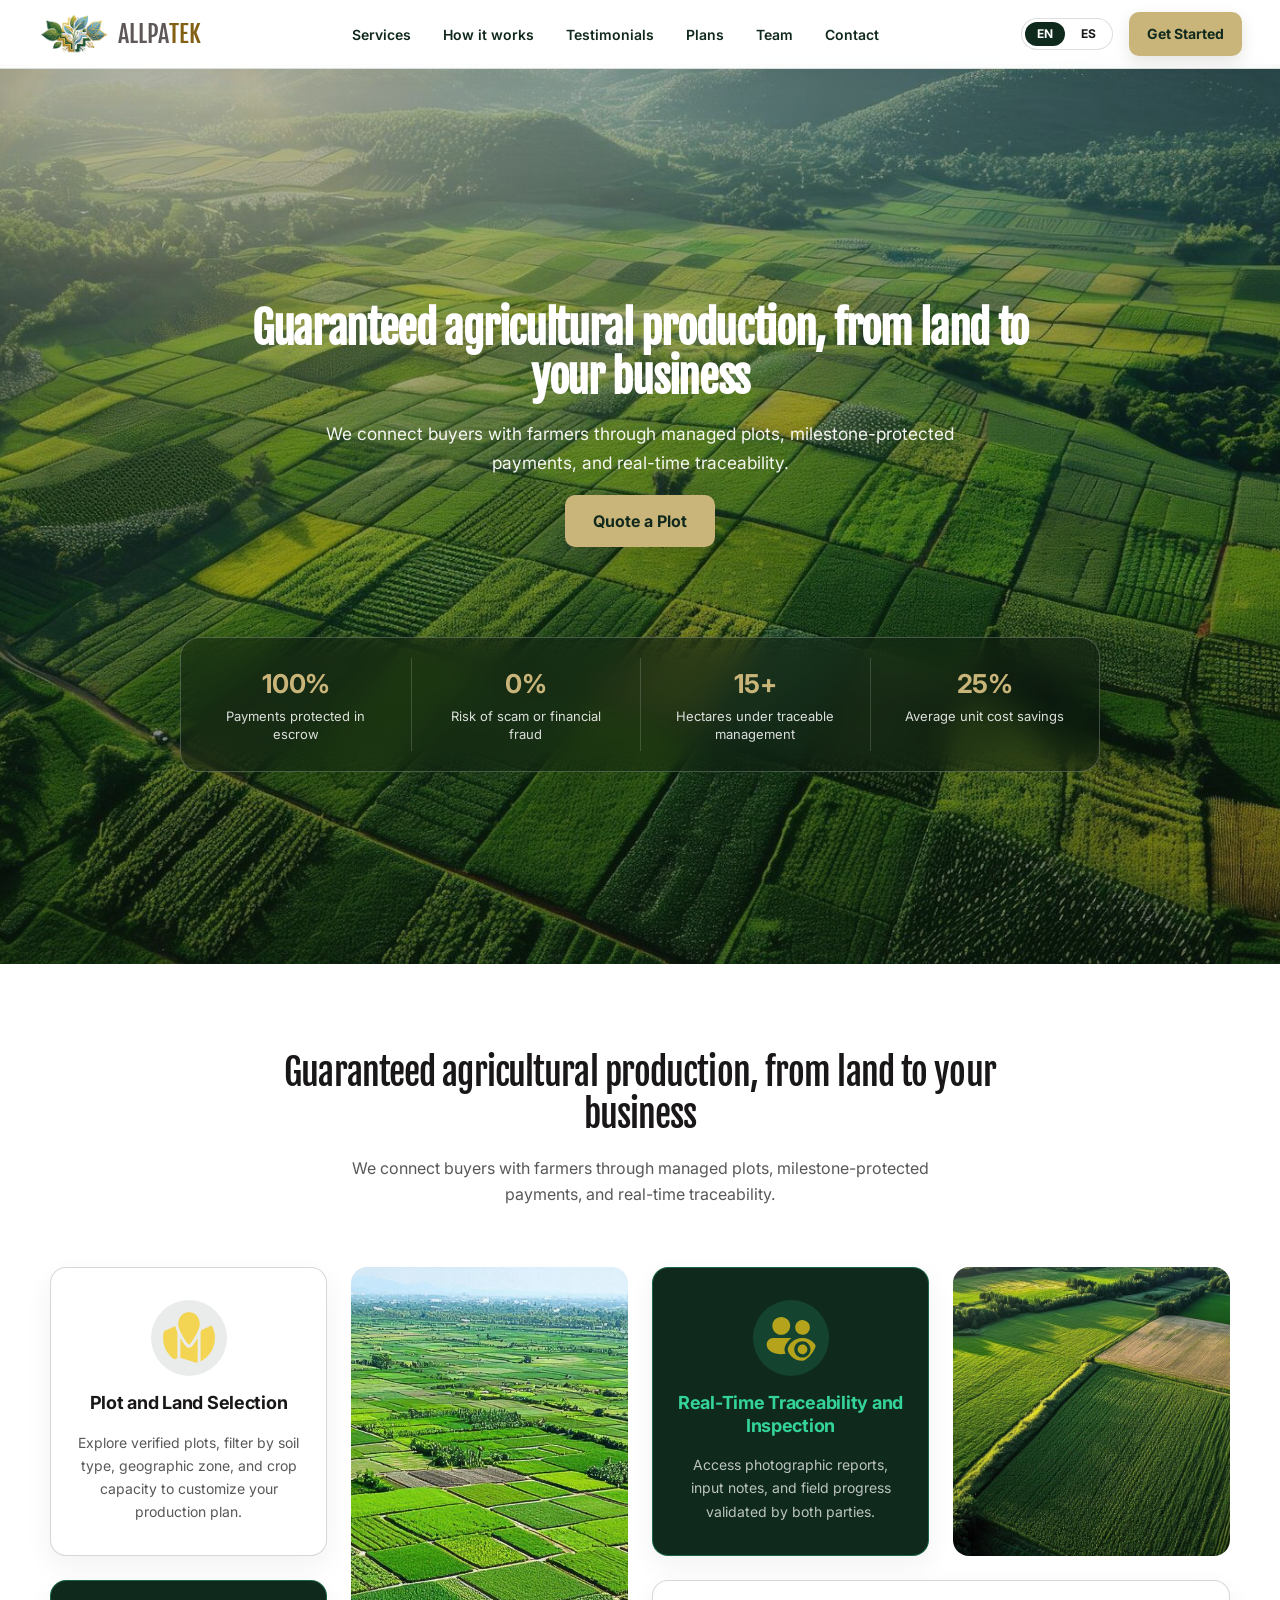
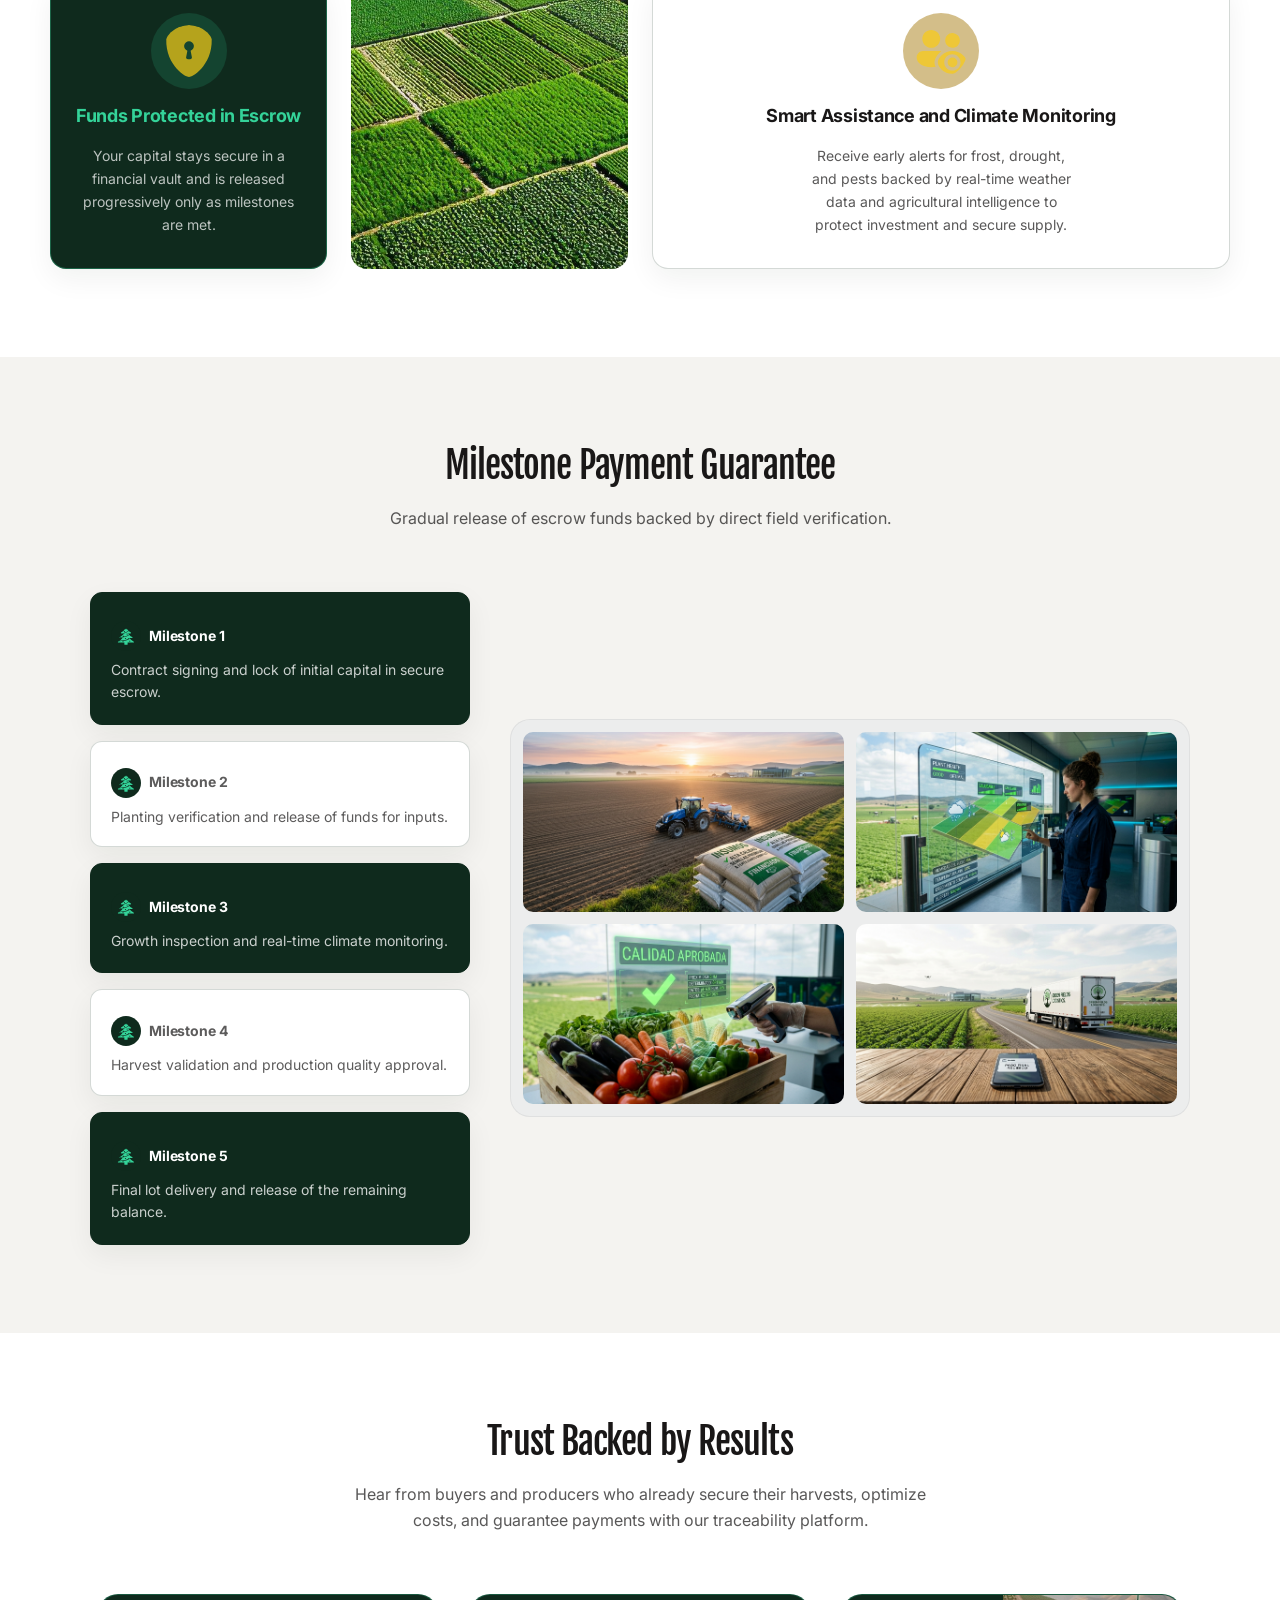
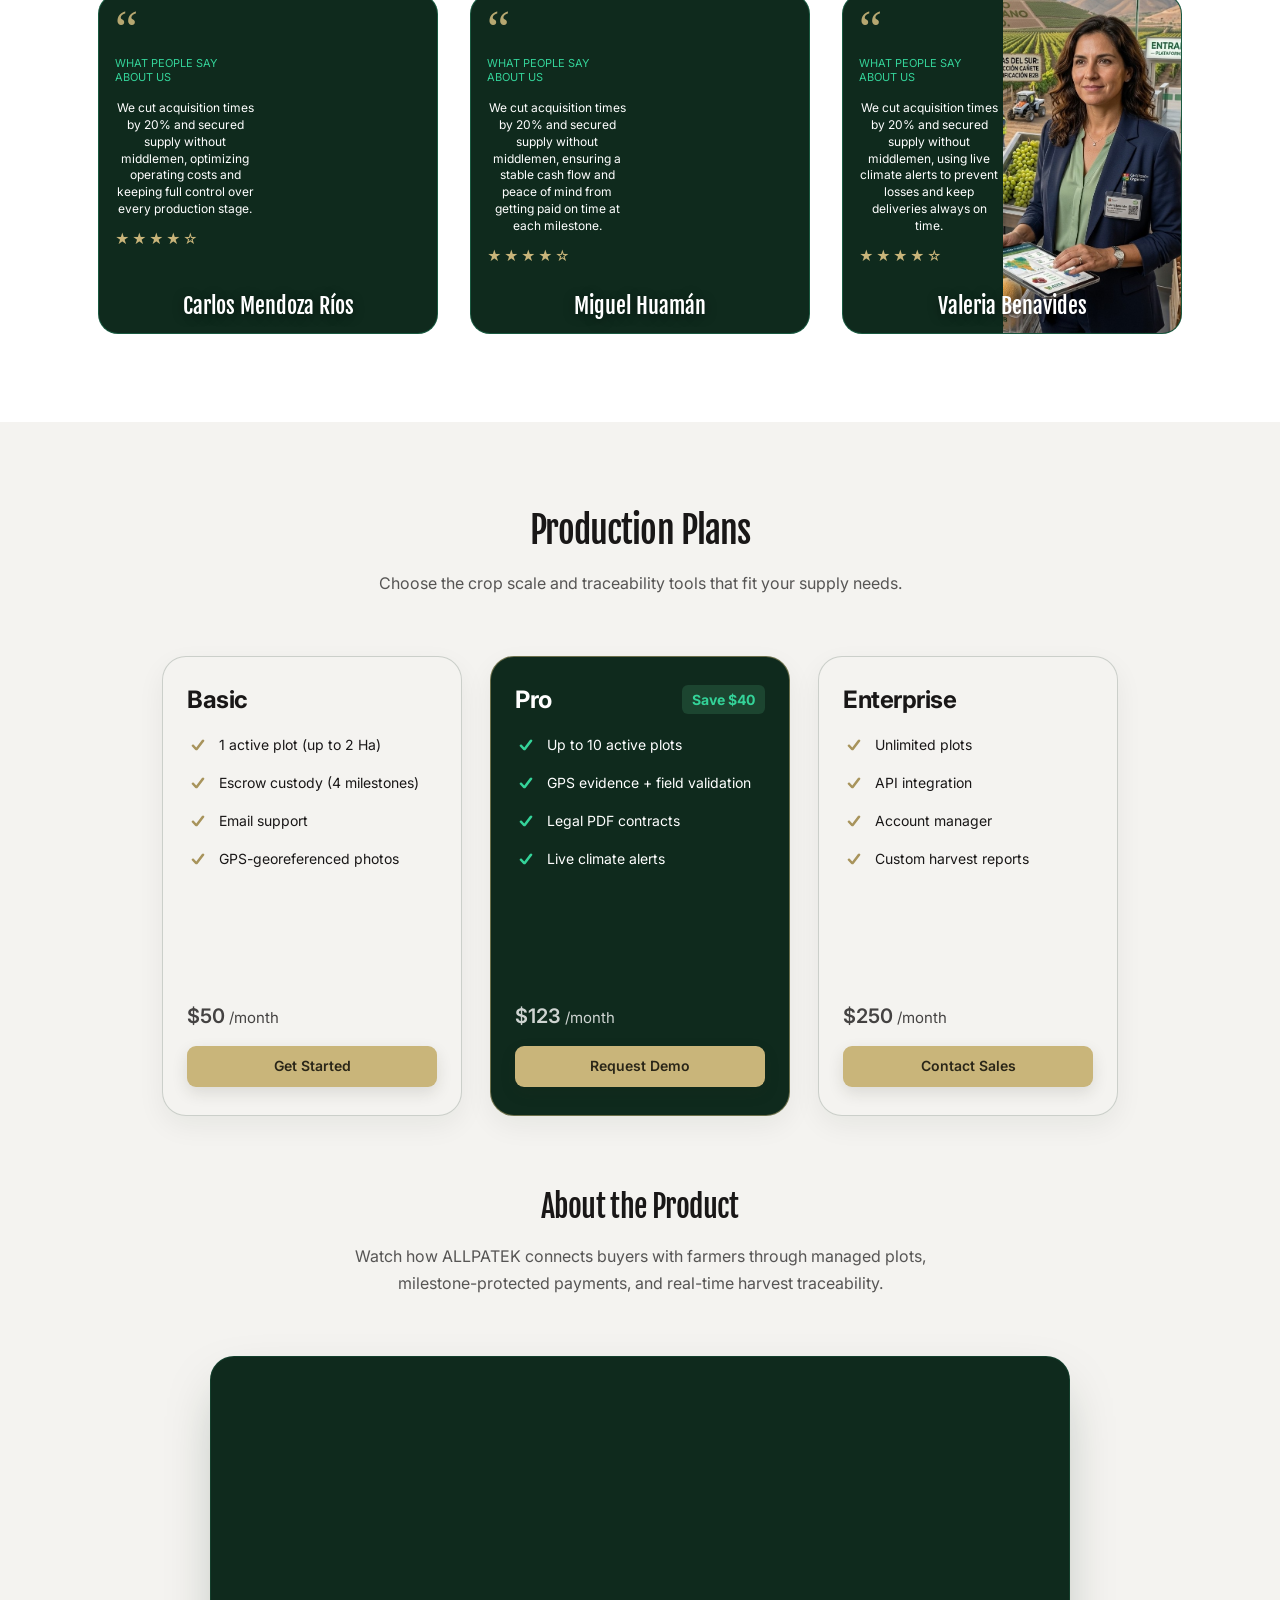
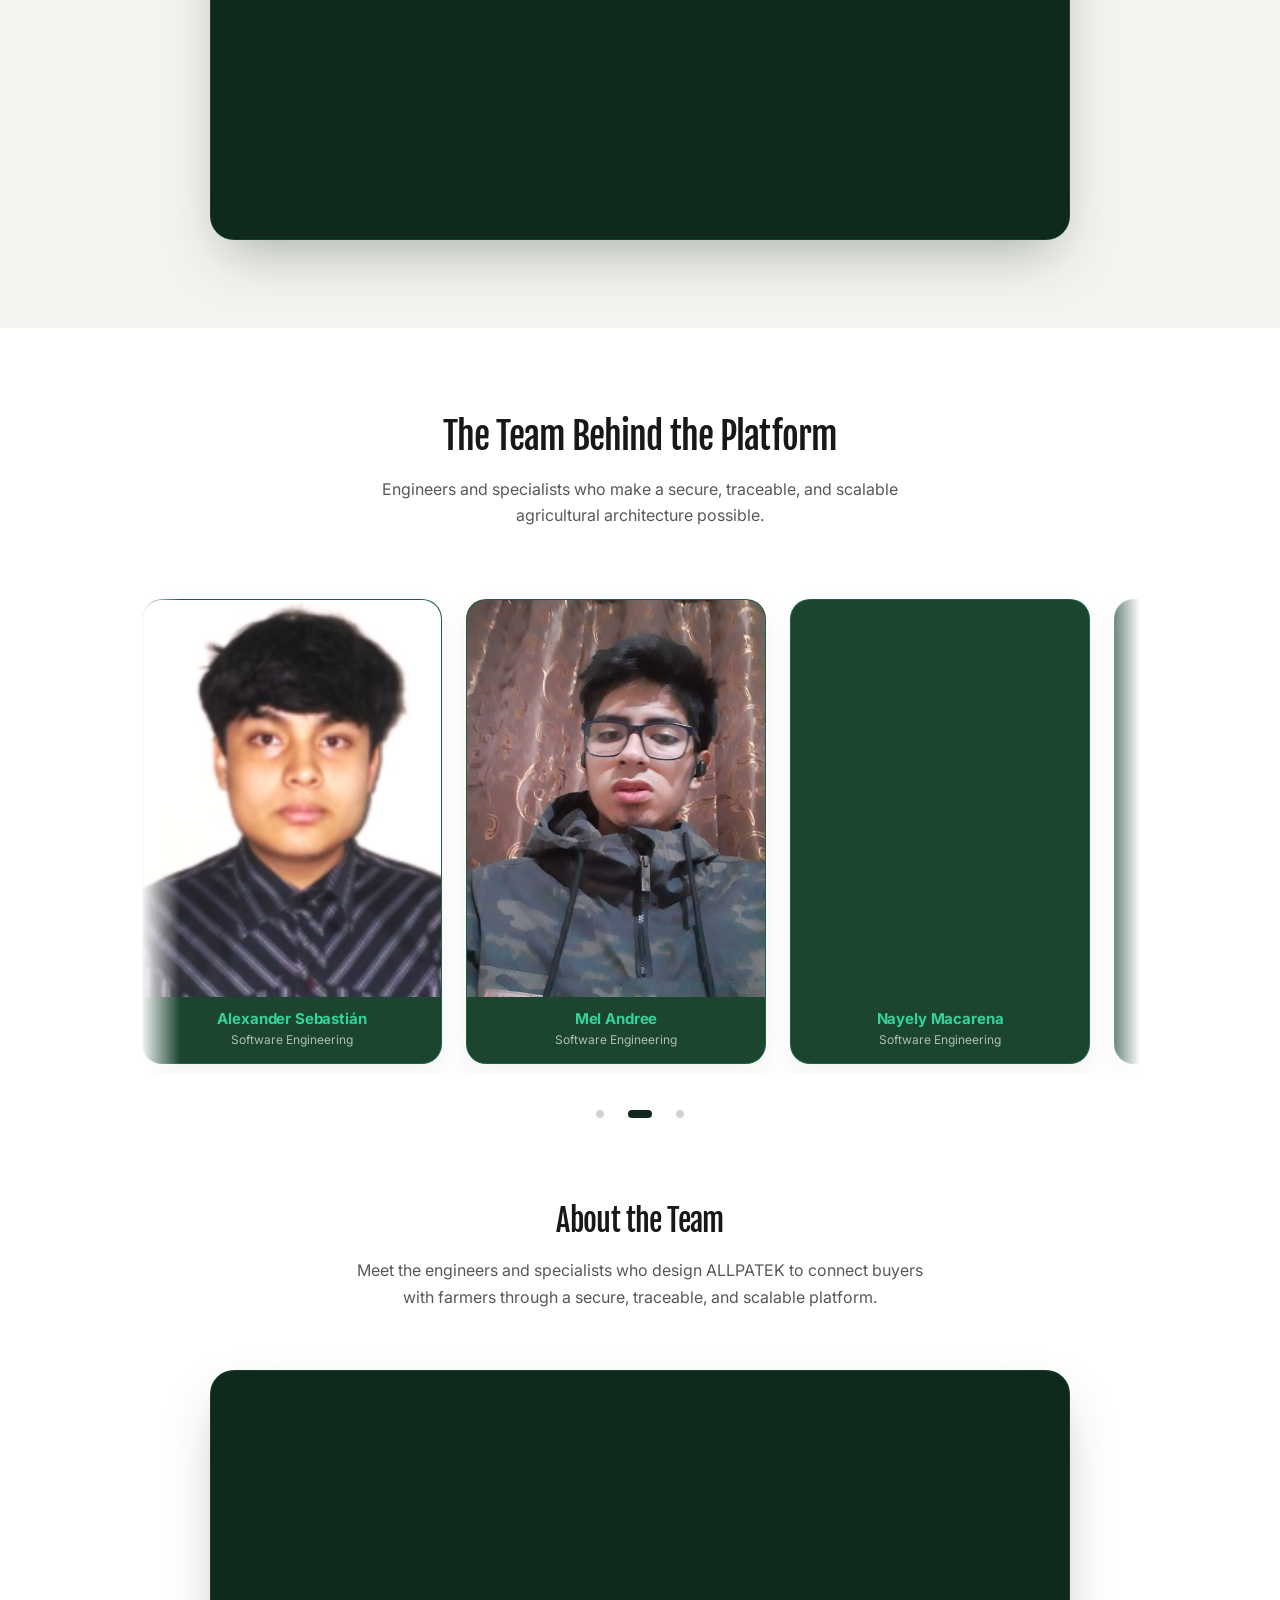
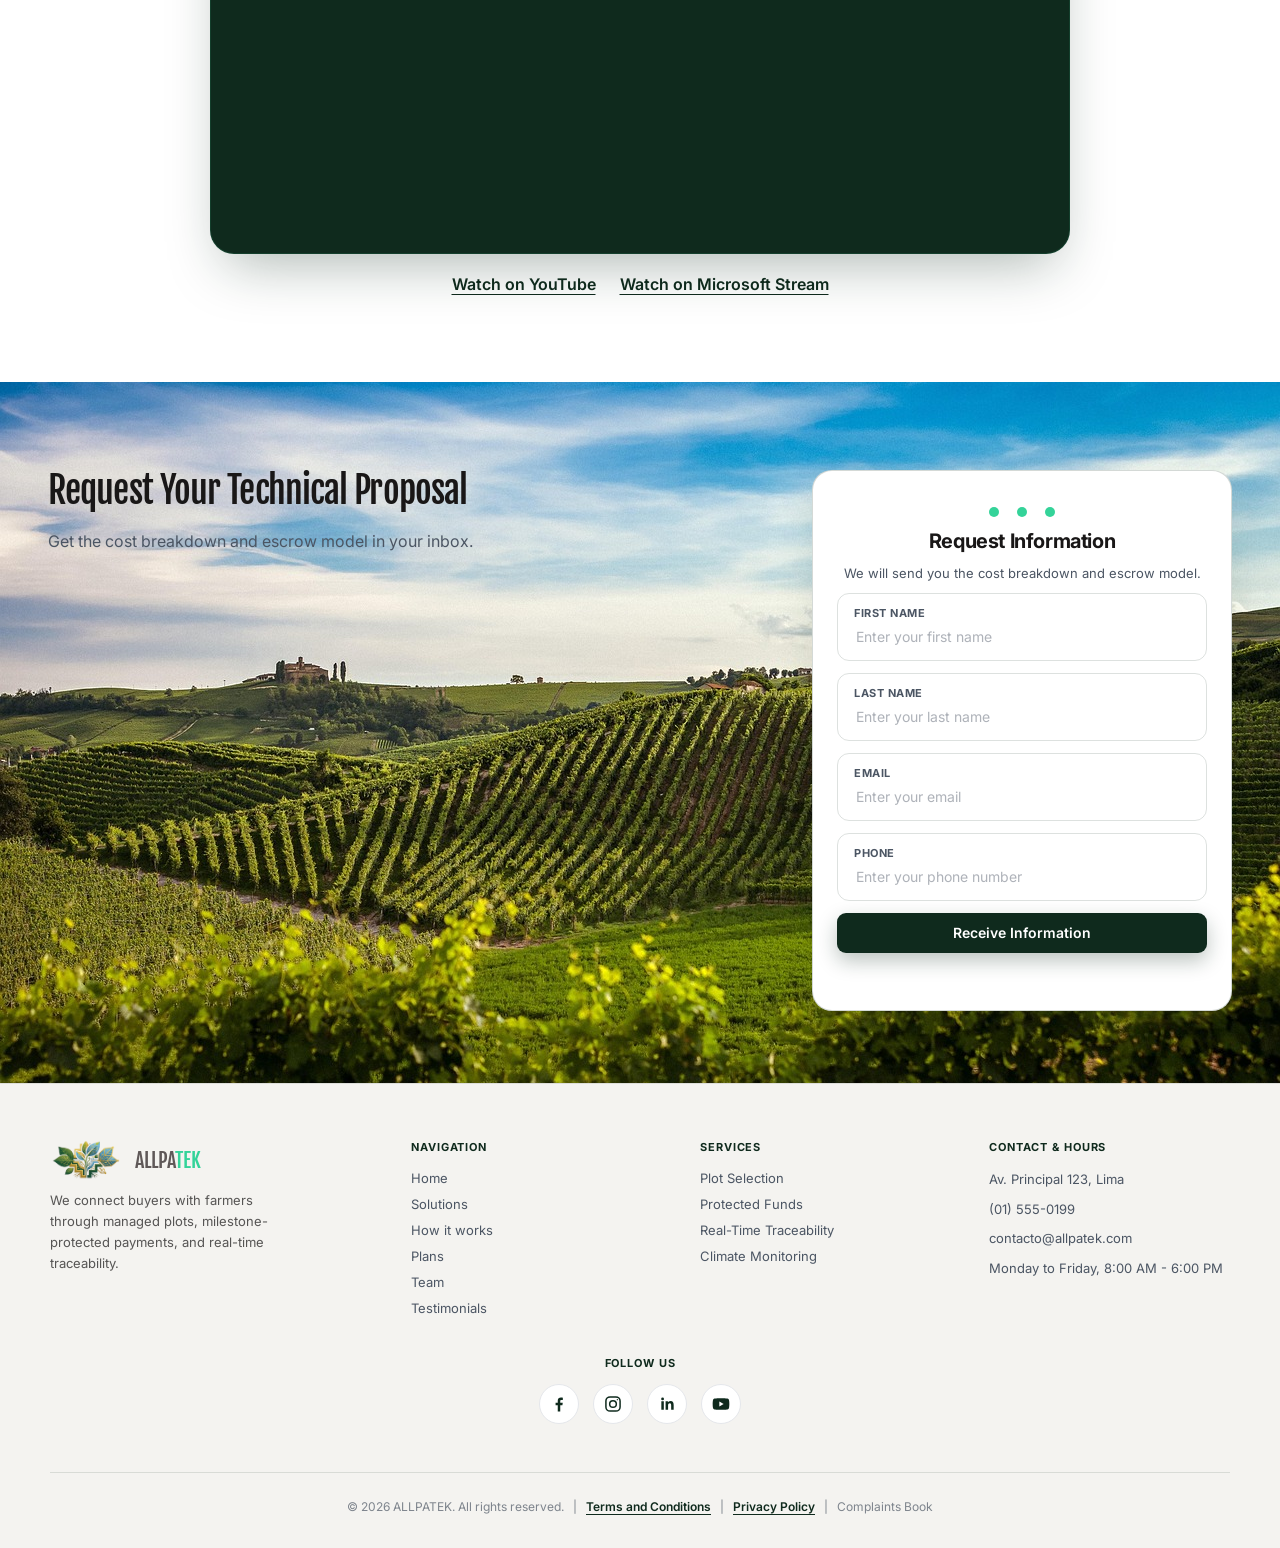
==== commit 3cd51273: "fix: update team video and viewing links" ====
--- a/index.html
+++ b/index.html
@@ -375,16 +375,20 @@
             <h3 id="team-video-title" data-i18n="teamVideo.title">About the Team</h3>
             <p data-i18n="teamVideo.lead">Meet the engineers and specialists who design ALLPATEK to connect buyers with farmers through a secure, traceable, and scalable platform.</p>
           </div>
-          <div class="product-video__frame">
+          <div class="product-video__frame team-video__frame">
             <iframe
-              src="https://www.youtube.com/embed/HGon8P2sQRE"
+              src="https://www.youtube.com/embed/xTczyWsnCy0"
               title="ALLPATEK — About the Team" data-i18n-title="teamVideo.iframeTitle"
-              loading="lazy"
+              loading="eager"
               referrerpolicy="strict-origin-when-cross-origin"
               allow="accelerometer; autoplay; clipboard-write; encrypted-media; gyroscope; picture-in-picture; web-share"
               allowfullscreen
             ></iframe>
           </div>
+          <p class="team-video__links">
+            <a href="https://www.youtube.com/watch?v=xTczyWsnCy0" target="_blank" rel="noopener noreferrer" data-i18n="teamVideo.youtubeLink">Watch on YouTube</a>
+            <a href="https://upcedupe-my.sharepoint.com/:v:/g/personal/u20241f246_upc_edu_pe/IQAZ556NOz08Q7a5o8uGTcrwAa3O22HYIFnz-YZD-E8xArg?nav=eyJyZWZlcnJhbEluZm8iOnsicmVmZXJyYWxBcHAiOiJPbmVEcml2ZUZvckJ1c2luZXNzIiwicmVmZXJyYWxBcHBQbGF0Zm9ybSI6IldlYiIsInJlZmVycmFsTW9kZSI6InZpZXciLCJyZWZlcnJhbFZpZXciOiJNeUZpbGVzTGlua0NvcHkifX0&amp;e=YpvRss" target="_blank" rel="noopener noreferrer" data-i18n="teamVideo.streamLink">Watch on Microsoft Stream</a>
+          </p>
         </div>
       </section>
 
--- a/styles.css
+++ b/styles.css
@@ -994,6 +994,30 @@
   height: 100%;
   border: 0;
 }
+
+.team-video__frame {
+  min-height: 202px;
+}
+
+.team-video__links {
+  display: flex;
+  flex-wrap: wrap;
+  justify-content: center;
+  gap: 12px 24px;
+  margin: 20px auto 0;
+}
+
+.team-video__links a {
+  color: var(--green);
+  font-weight: 600;
+  text-decoration: underline;
+  text-underline-offset: 4px;
+}
+
+.team-video__links a:focus-visible {
+  outline: 2px solid var(--green);
+  outline-offset: 4px;
+}
 /* Team — step-based carousel (JS-driven, no duplicates) */
 
 .team-carousel {
